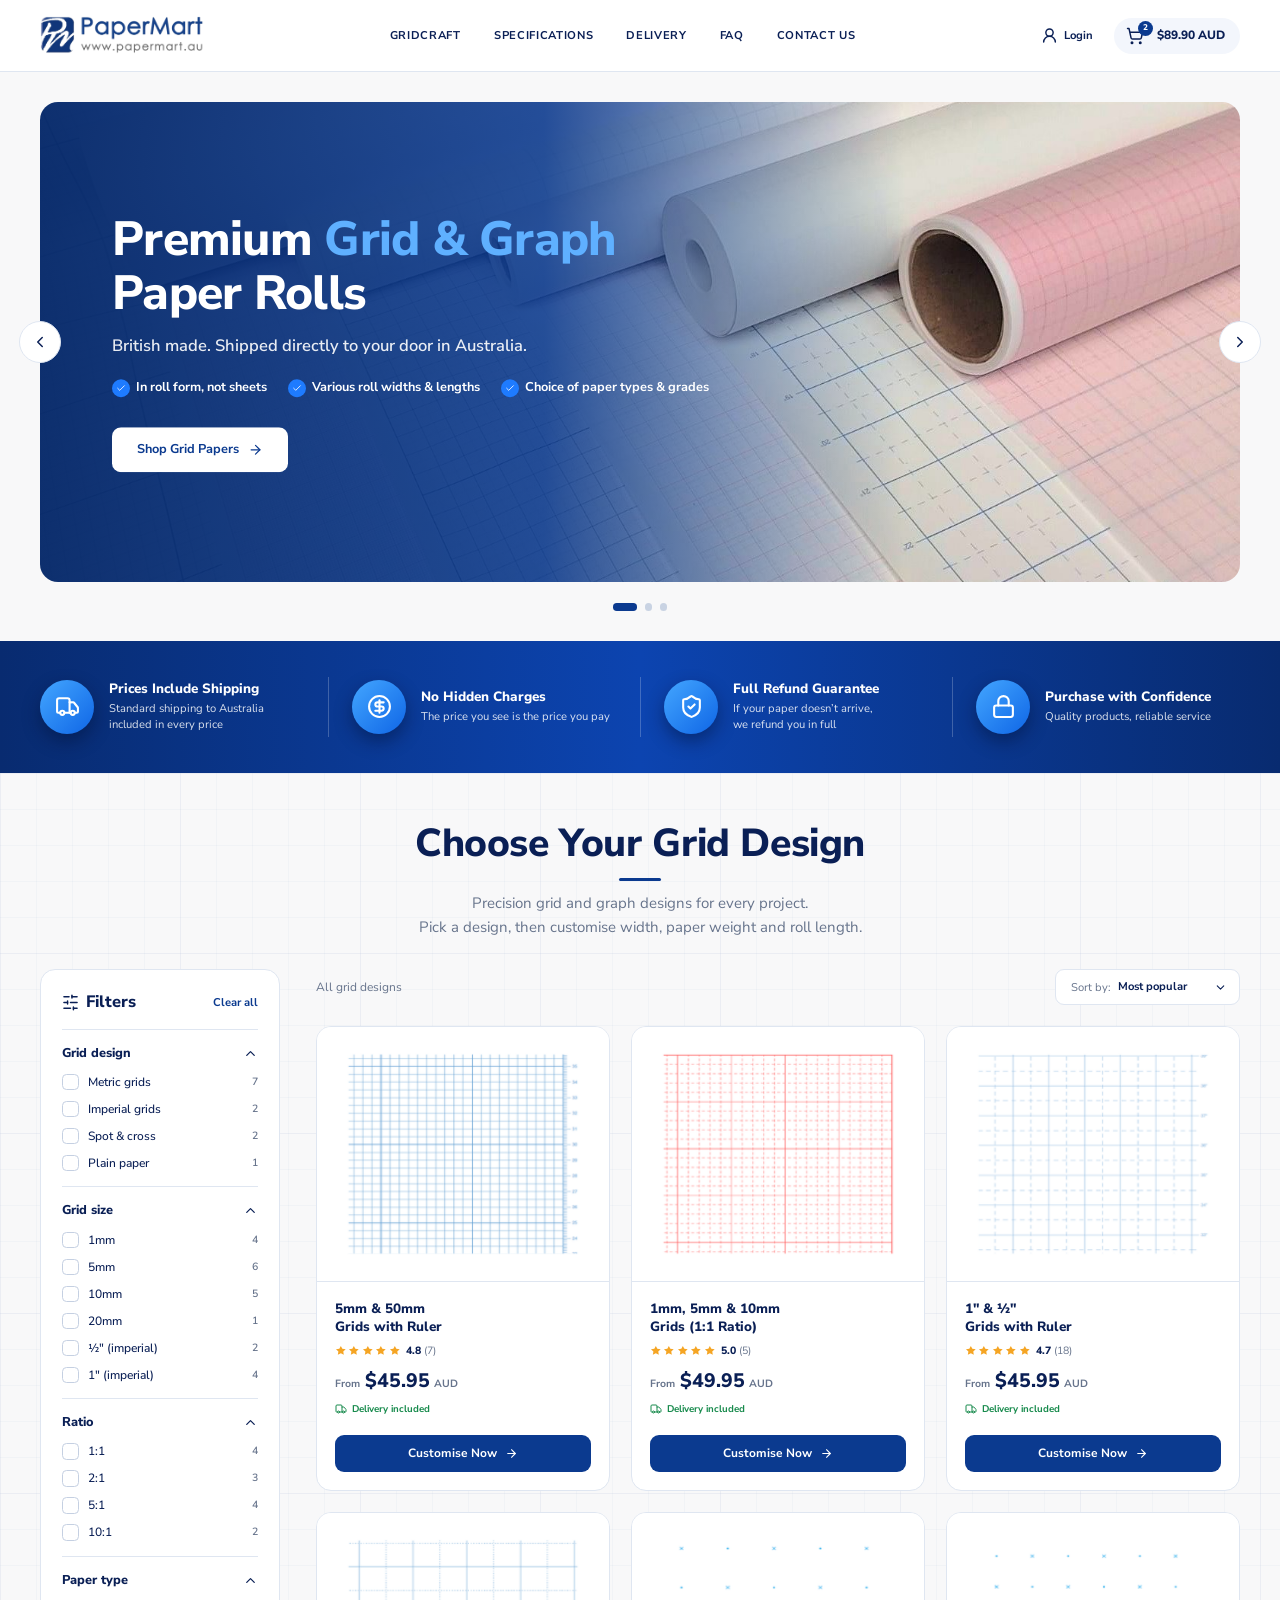
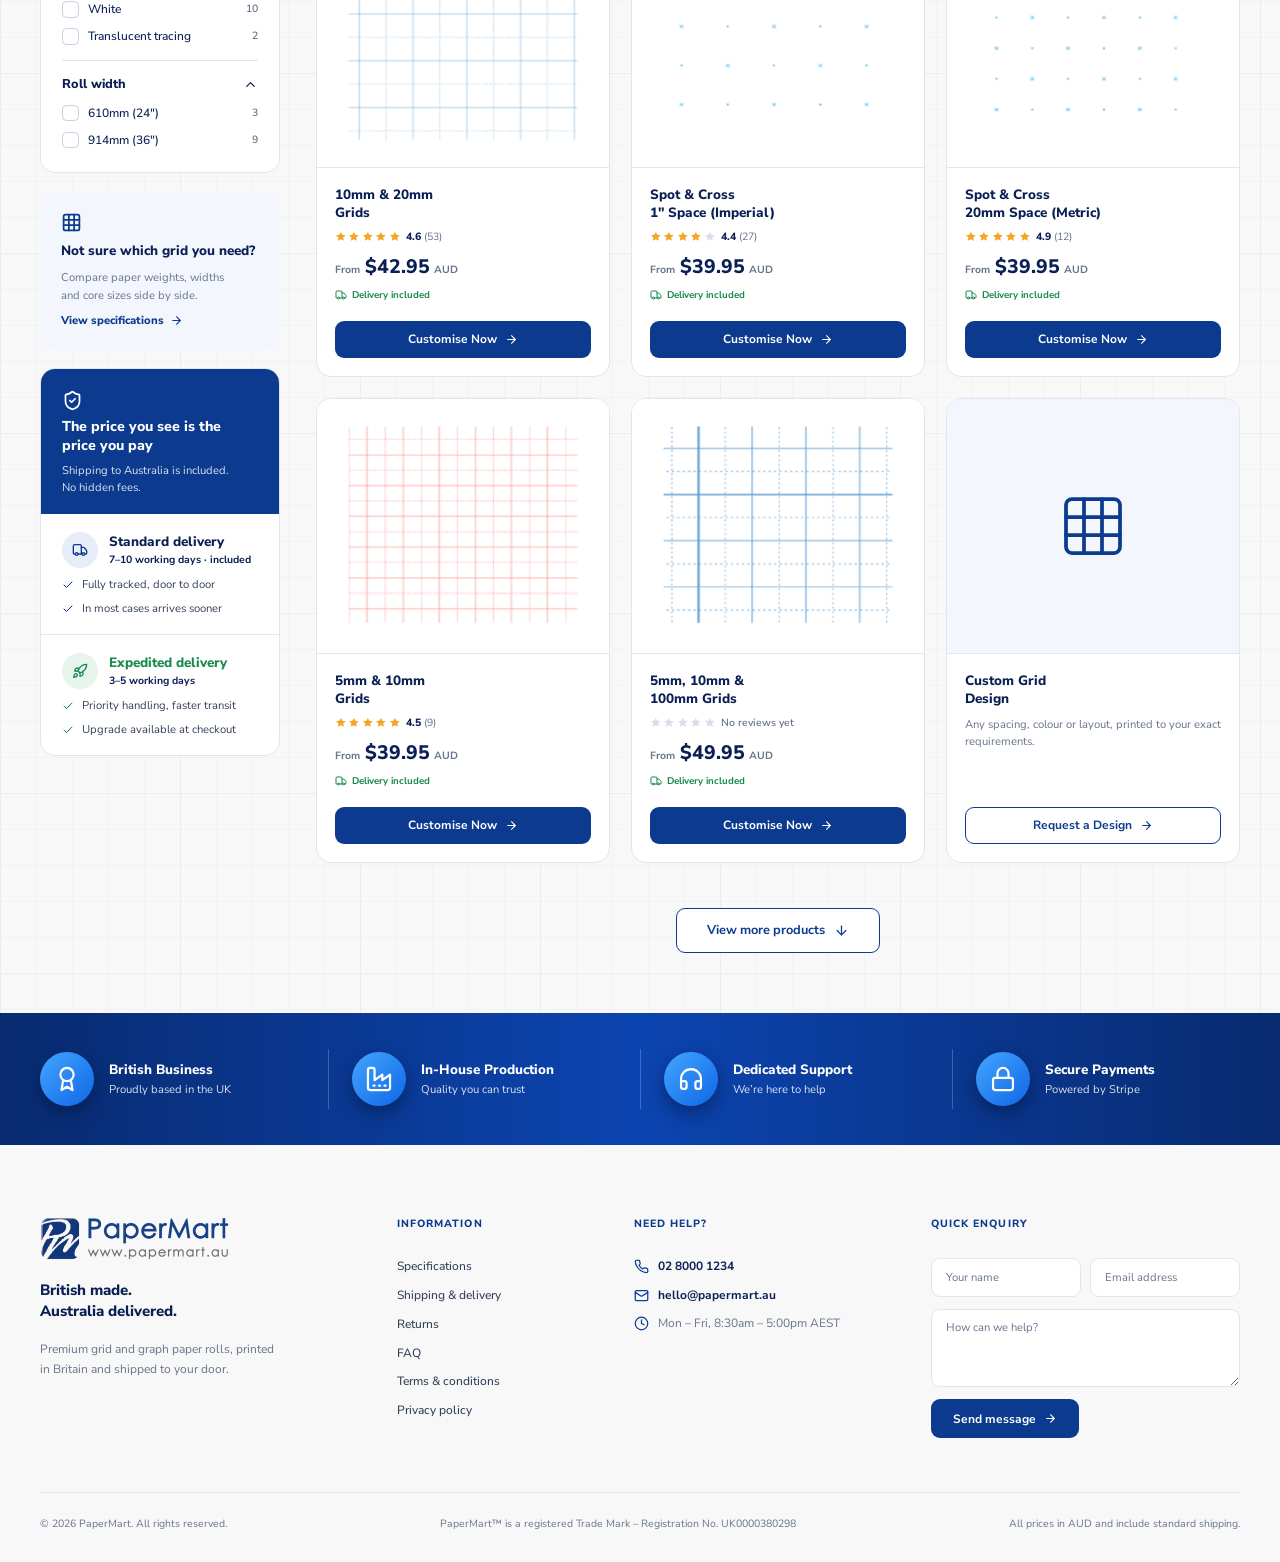
==== index.html @ ca02c008 "first commit" ====
<!DOCTYPE html>
<html lang="en">
<head>
  <meta charset="UTF-8">
  <meta name="viewport" content="width=device-width, initial-scale=1">
  <title>PaperMart | Premium Grid &amp; Graph Paper Rolls, Delivered to Australia</title>
  <meta name="description" content="British made grid and graph paper rolls, shipped directly to your door in Australia. Delivery included in every price.">

  <link rel="preload" href="assets/fonts/nunito-sans-800.woff2" as="font" type="font/woff2" crossorigin>
  <link rel="preload" href="assets/fonts/nunito-sans-400.woff2" as="font" type="font/woff2" crossorigin>
  <link rel="preload" href="assets/images/hero-grid-papers.jpg" as="image">

  <link rel="stylesheet" href="css/normalize.css">
  <link rel="stylesheet" href="css/vendor/swiper-bundle.min.css">
  <link rel="stylesheet" href="css/style.css">
  <link rel="stylesheet" href="css/media.css">
</head>
<body>

  <!-- ============ HEADER ============ -->
  <header class="header">
    <div class="header__inner container">
      <a class="header__logo" href="index.html" aria-label="PaperMart home">
        <img src="assets/images/logo-papermart.png" alt="PaperMart, www.papermart.au" width="219" height="52">
      </a>

      <nav class="nav" aria-label="Main navigation">
        <ul class="nav__list">
          <li><a class="nav__link" href="gridcraft.html">GridCraft</a></li>
          <li><a class="nav__link" href="specifications.html">Specifications</a></li>
          <li><a class="nav__link" href="delivery.html">Delivery</a></li>
          <li><a class="nav__link" href="faq.html">FAQ</a></li>
          <li><a class="nav__link" href="contact.html">Contact us</a></li>
        </ul>
      </nav>

      <div class="header__actions">
        <a class="header__login" href="account.html">
          <span class="icon icon--user" aria-hidden="true"></span>
          Login
        </a>
        <a class="cart" href="cart.html" data-cart aria-label="Shopping cart">
          <span class="cart__icon">
            <span class="icon icon--cart" aria-hidden="true"></span>
            <span class="cart__badge" data-cart-count>2</span>
          </span>
          <span class="cart__total" data-cart-total>$89.90 AUD</span>
        </a>
      </div>
    </div>
  </header>

  <main>

    <!-- ============ HERO SLIDER ============ -->
    <section class="hero" aria-label="Featured">
      <div class="hero__inner container">
        <div class="hero__slider swiper" data-hero-slider>
          <div class="swiper-wrapper">

            <div class="swiper-slide hero-slide hero-slide--intro">
              <img class="hero-slide__image" src="assets/images/hero-grid-papers.jpg" alt="A variety of grid and graph paper rolls in white and translucent paper" width="1577" height="1200">
              <div class="hero-slide__content">
                <h1 class="hero-slide__title">Premium <span class="hero-slide__accent">Grid &amp; Graph</span><br>Paper Rolls</h1>
                <p class="hero-slide__text">British made. Shipped directly to&nbsp;your door in&nbsp;Australia.</p>
                <ul class="hero-slide__points">
                  <li class="hero-slide__point"><span class="hero-slide__check"><span class="icon icon--check" aria-hidden="true"></span></span>In roll form, not sheets</li>
                  <li class="hero-slide__point"><span class="hero-slide__check"><span class="icon icon--check" aria-hidden="true"></span></span>Various roll widths &amp; lengths</li>
                  <li class="hero-slide__point"><span class="hero-slide__check"><span class="icon icon--check" aria-hidden="true"></span></span>Choice of paper types &amp; grades</li>
                </ul>
                <a class="btn btn--white hero-slide__btn" href="#catalog">
                  Shop Grid Papers
                  <span class="icon icon--arrow-right" aria-hidden="true"></span>
                </a>
              </div>
            </div>

            <div class="swiper-slide hero-slide">
              <a class="hero-slide__link" href="delivery.html">
                <img class="hero-slide__image" src="assets/images/hero-shipping-australia.jpg" alt="UK to Australia shipping. Transparent pricing, delivery included in every price" width="1983" height="793">
              </a>
            </div>

            <div class="swiper-slide hero-slide">
              <a class="hero-slide__link" href="gridcraft.html">
                <img class="hero-slide__image" src="assets/images/hero-gridcraft.jpg" alt="PaperMart GridCraft, a self-adhesive grid mat printed to your table size" width="1983" height="793">
              </a>
            </div>

          </div>
        </div>

        <button class="slider-arrow slider-arrow--prev" type="button" aria-label="Previous slide" data-hero-prev>
          <span class="icon icon--chevron-left" aria-hidden="true"></span>
        </button>
        <button class="slider-arrow slider-arrow--next" type="button" aria-label="Next slide" data-hero-next>
          <span class="icon icon--chevron-right" aria-hidden="true"></span>
        </button>

        <div class="hero__pagination" data-hero-pagination></div>
      </div>
    </section>

    <!-- ============ TRUST BAR (TOP) ============ -->
    <section class="trust" aria-label="Why shop with PaperMart">
      <ul class="trust__list container">
        <li class="trust-item">
          <span class="trust-item__icon"><span class="icon icon--truck" aria-hidden="true"></span></span>
          <div class="trust-item__text">
            <h3 class="trust-item__title">Prices Include Shipping</h3>
            <p class="trust-item__desc">Standard shipping to&nbsp;Australia<br>included in&nbsp;every price</p>
          </div>
        </li>
        <li class="trust-item">
          <span class="trust-item__icon"><span class="icon icon--dollar" aria-hidden="true"></span></span>
          <div class="trust-item__text">
            <h3 class="trust-item__title">No Hidden Charges</h3>
            <p class="trust-item__desc">The price you see is&nbsp;the price you&nbsp;pay</p>
          </div>
        </li>
        <li class="trust-item">
          <span class="trust-item__icon"><span class="icon icon--shield-check" aria-hidden="true"></span></span>
          <div class="trust-item__text">
            <h3 class="trust-item__title">Full Refund Guarantee</h3>
            <p class="trust-item__desc">If your paper doesn’t arrive,<br>we&nbsp;refund you in&nbsp;full</p>
          </div>
        </li>
        <li class="trust-item">
          <span class="trust-item__icon"><span class="icon icon--lock" aria-hidden="true"></span></span>
          <div class="trust-item__text">
            <h3 class="trust-item__title">Purchase with Confidence</h3>
            <p class="trust-item__desc">Quality products, reliable service</p>
          </div>
        </li>
      </ul>
    </section>

    <!-- ============ CATALOG ============ -->
    <section class="catalog" id="catalog" aria-labelledby="catalog-title">
      <div class="container">

        <header class="section-title">
          <h2 class="section-title__heading" id="catalog-title">Choose Your Grid Design</h2>
          <p class="section-title__text">Precision grid and&nbsp;graph designs for&nbsp;every project.<br>Pick a&nbsp;design, then customise width, paper weight and&nbsp;roll length.</p>
        </header>

        <div class="catalog__body">

          <!-- Sidebar -->
          <aside class="catalog__sidebar">
            <form class="filters" data-filters aria-label="Product filters">
              <div class="filters__header">
                <h3 class="filters__title"><span class="icon icon--sliders" aria-hidden="true"></span>Filters</h3>
                <button class="filters__clear" type="button" data-filters-clear>Clear all</button>
              </div>

              <fieldset class="filter-group">
                <legend class="filter-group__legend">
                  <button class="filter-group__toggle" type="button" aria-expanded="true">Grid design<span class="icon icon--chevron-up" aria-hidden="true"></span></button>
                </legend>
                <div class="filter-group__options">
                  <label class="checkbox"><input class="checkbox__input" type="checkbox" name="design" value="metric"><span class="checkbox__box"></span><span class="checkbox__label">Metric grids</span><span class="checkbox__count">7</span></label>
                  <label class="checkbox"><input class="checkbox__input" type="checkbox" name="design" value="imperial"><span class="checkbox__box"></span><span class="checkbox__label">Imperial grids</span><span class="checkbox__count">2</span></label>
                  <label class="checkbox"><input class="checkbox__input" type="checkbox" name="design" value="spot"><span class="checkbox__box"></span><span class="checkbox__label">Spot &amp; cross</span><span class="checkbox__count">2</span></label>
                  <label class="checkbox"><input class="checkbox__input" type="checkbox" name="design" value="plain"><span class="checkbox__box"></span><span class="checkbox__label">Plain paper</span><span class="checkbox__count">1</span></label>
                </div>
              </fieldset>

              <fieldset class="filter-group">
                <legend class="filter-group__legend">
                  <button class="filter-group__toggle" type="button" aria-expanded="true">Grid size<span class="icon icon--chevron-up" aria-hidden="true"></span></button>
                </legend>
                <div class="filter-group__options">
                  <label class="checkbox"><input class="checkbox__input" type="checkbox" name="size" value="1mm"><span class="checkbox__box"></span><span class="checkbox__label">1mm</span><span class="checkbox__count">4</span></label>
                  <label class="checkbox"><input class="checkbox__input" type="checkbox" name="size" value="5mm"><span class="checkbox__box"></span><span class="checkbox__label">5mm</span><span class="checkbox__count">6</span></label>
                  <label class="checkbox"><input class="checkbox__input" type="checkbox" name="size" value="10mm"><span class="checkbox__box"></span><span class="checkbox__label">10mm</span><span class="checkbox__count">5</span></label>
                  <label class="checkbox"><input class="checkbox__input" type="checkbox" name="size" value="20mm"><span class="checkbox__box"></span><span class="checkbox__label">20mm</span><span class="checkbox__count">1</span></label>
                  <label class="checkbox"><input class="checkbox__input" type="checkbox" name="size" value="half-inch"><span class="checkbox__box"></span><span class="checkbox__label">½" (imperial)</span><span class="checkbox__count">2</span></label>
                  <label class="checkbox"><input class="checkbox__input" type="checkbox" name="size" value="inch"><span class="checkbox__box"></span><span class="checkbox__label">1" (imperial)</span><span class="checkbox__count">4</span></label>
                </div>
              </fieldset>

              <fieldset class="filter-group">
                <legend class="filter-group__legend">
                  <button class="filter-group__toggle" type="button" aria-expanded="true">Ratio<span class="icon icon--chevron-up" aria-hidden="true"></span></button>
                </legend>
                <div class="filter-group__options">
                  <label class="checkbox"><input class="checkbox__input" type="checkbox" name="ratio" value="1:1"><span class="checkbox__box"></span><span class="checkbox__label">1:1</span><span class="checkbox__count">4</span></label>
                  <label class="checkbox"><input class="checkbox__input" type="checkbox" name="ratio" value="2:1"><span class="checkbox__box"></span><span class="checkbox__label">2:1</span><span class="checkbox__count">3</span></label>
                  <label class="checkbox"><input class="checkbox__input" type="checkbox" name="ratio" value="5:1"><span class="checkbox__box"></span><span class="checkbox__label">5:1</span><span class="checkbox__count">4</span></label>
                  <label class="checkbox"><input class="checkbox__input" type="checkbox" name="ratio" value="10:1"><span class="checkbox__box"></span><span class="checkbox__label">10:1</span><span class="checkbox__count">2</span></label>
                </div>
              </fieldset>

              <fieldset class="filter-group">
                <legend class="filter-group__legend">
                  <button class="filter-group__toggle" type="button" aria-expanded="true">Paper type<span class="icon icon--chevron-up" aria-hidden="true"></span></button>
                </legend>
                <div class="filter-group__options">
                  <label class="checkbox"><input class="checkbox__input" type="checkbox" name="type" value="white"><span class="checkbox__box"></span><span class="checkbox__label">White</span><span class="checkbox__count">10</span></label>
                  <label class="checkbox"><input class="checkbox__input" type="checkbox" name="type" value="translucent"><span class="checkbox__box"></span><span class="checkbox__label">Translucent tracing</span><span class="checkbox__count">2</span></label>
                </div>
              </fieldset>

              <fieldset class="filter-group">
                <legend class="filter-group__legend">
                  <button class="filter-group__toggle" type="button" aria-expanded="true">Roll width<span class="icon icon--chevron-up" aria-hidden="true"></span></button>
                </legend>
                <div class="filter-group__options">
                  <label class="checkbox"><input class="checkbox__input" type="checkbox" name="width" value="610"><span class="checkbox__box"></span><span class="checkbox__label">610mm (24")</span><span class="checkbox__count">3</span></label>
                  <label class="checkbox"><input class="checkbox__input" type="checkbox" name="width" value="914"><span class="checkbox__box"></span><span class="checkbox__label">914mm (36")</span><span class="checkbox__count">9</span></label>
                </div>
              </fieldset>
            </form>

            <div class="sidebar-card sidebar-card--help">
              <span class="icon icon--grid sidebar-card__icon" aria-hidden="true"></span>
              <h3 class="sidebar-card__title">Not sure which grid you&nbsp;need?</h3>
              <p class="sidebar-card__text">Compare paper weights, widths and&nbsp;core sizes side by&nbsp;side.</p>
              <a class="link-arrow" href="specifications.html">View specifications<span class="icon icon--arrow-right" aria-hidden="true"></span></a>
            </div>

            <div class="sidebar-card sidebar-card--delivery">
              <div class="delivery-card__head">
                <span class="icon icon--shield-check delivery-card__head-icon" aria-hidden="true"></span>
                <h3 class="delivery-card__title">The price you see is&nbsp;the price you&nbsp;pay</h3>
                <p class="delivery-card__text">Shipping to&nbsp;Australia is&nbsp;included. No&nbsp;hidden fees.</p>
              </div>
              <div class="delivery-option">
                <div class="delivery-option__head">
                  <span class="delivery-option__icon"><span class="icon icon--truck" aria-hidden="true"></span></span>
                  <div>
                    <h4 class="delivery-option__title">Standard delivery</h4>
                    <p class="delivery-option__time">7–10 working days · included</p>
                  </div>
                </div>
                <ul class="check-list">
                  <li>Fully tracked, door to door</li>
                  <li>In most cases arrives sooner</li>
                </ul>
              </div>
              <div class="delivery-option delivery-option--express">
                <div class="delivery-option__head">
                  <span class="delivery-option__icon"><span class="icon icon--rocket" aria-hidden="true"></span></span>
                  <div>
                    <h4 class="delivery-option__title">Expedited delivery</h4>
                    <p class="delivery-option__time">3–5 working days</p>
                  </div>
                </div>
                <ul class="check-list">
                  <li>Priority handling, faster transit</li>
                  <li>Upgrade available at checkout</li>
                </ul>
              </div>
            </div>
          </aside>

          <!-- Products -->
          <div class="catalog__products">
            <div class="catalog__toolbar">
              <p class="catalog__status" data-catalog-status aria-live="polite">All grid designs</p>
              <label class="sort">
                <span class="sort__label">Sort by:</span>
                <select class="sort__select" data-sort>
                  <option value="popular">Most popular</option>
                  <option value="price-asc">Price low to high</option>
                  <option value="price-desc">Price high to low</option>
                </select>
                <span class="icon icon--chevron-down sort__chevron" aria-hidden="true"></span>
              </label>
            </div>

            <ul class="product-grid" data-product-grid>

              <li class="product-card" data-product data-popularity="1" data-price="45.95" data-design="metric" data-size="5mm" data-ratio="10:1" data-type="white" data-width="610 914">
                <div class="product-card__media"><img src="assets/images/grid-5mm-50mm-ruler.png" alt="5mm and 50mm blue grid with printed ruler" width="1176" height="1020" loading="lazy"></div>
                <div class="product-card__body">
                  <h3 class="product-card__title">5mm &amp; 50mm<br>Grids with Ruler</h3>
                  <div class="rating" aria-label="Rated 4.8 out of 5, 7 reviews"><span class="rating__stars" style="--rating: 5"></span><span class="rating__value">4.8</span><span class="rating__count">(7)</span></div>
                  <p class="price"><span class="price__from">From</span><span class="price__value">$45.95</span><span class="price__currency">AUD</span></p>
                  <p class="product-card__delivery"><span class="icon icon--truck" aria-hidden="true"></span>Delivery included</p>
                  <a class="btn btn--primary product-card__btn" href="product.html">Customise Now<span class="icon icon--arrow-right" aria-hidden="true"></span></a>
                </div>
              </li>

              <li class="product-card" data-product data-popularity="2" data-price="49.95" data-design="metric" data-size="1mm 5mm 10mm" data-ratio="1:1" data-type="white" data-width="610 914">
                <div class="product-card__media"><img src="assets/images/grid-1mm-5mm-10mm.png" alt="1mm, 5mm and 10mm red precision grid" width="1176" height="1020" loading="lazy"></div>
                <div class="product-card__body">
                  <h3 class="product-card__title">1mm, 5mm &amp; 10mm<br>Grids (1:1 Ratio)</h3>
                  <div class="rating" aria-label="Rated 5.0 out of 5, 5 reviews"><span class="rating__stars" style="--rating: 5"></span><span class="rating__value">5.0</span><span class="rating__count">(5)</span></div>
                  <p class="price"><span class="price__from">From</span><span class="price__value">$49.95</span><span class="price__currency">AUD</span></p>
                  <p class="product-card__delivery"><span class="icon icon--truck" aria-hidden="true"></span>Delivery included</p>
                  <a class="btn btn--primary product-card__btn" href="product.html">Customise Now<span class="icon icon--arrow-right" aria-hidden="true"></span></a>
                </div>
              </li>

              <li class="product-card" data-product data-popularity="3" data-price="45.95" data-design="imperial" data-size="half-inch inch" data-ratio="2:1" data-type="white" data-width="610 914">
                <div class="product-card__media"><img src="assets/images/grid-inch-half-inch-ruler.png" alt="1 inch and half inch imperial grid with printed ruler" width="1176" height="1020" loading="lazy"></div>
                <div class="product-card__body">
                  <h3 class="product-card__title">1" &amp; ½"<br>Grids with Ruler</h3>
                  <div class="rating" aria-label="Rated 4.7 out of 5, 18 reviews"><span class="rating__stars" style="--rating: 5"></span><span class="rating__value">4.7</span><span class="rating__count">(18)</span></div>
                  <p class="price"><span class="price__from">From</span><span class="price__value">$45.95</span><span class="price__currency">AUD</span></p>
                  <p class="product-card__delivery"><span class="icon icon--truck" aria-hidden="true"></span>Delivery included</p>
                  <a class="btn btn--primary product-card__btn" href="product.html">Customise Now<span class="icon icon--arrow-right" aria-hidden="true"></span></a>
                </div>
              </li>

              <li class="product-card" data-product data-popularity="4" data-price="42.95" data-design="metric" data-size="10mm 20mm" data-ratio="2:1" data-type="white" data-width="914">
                <div class="product-card__media"><img src="assets/images/grid-10mm-20mm.png" alt="10mm and 20mm blue grid" width="1176" height="1020" loading="lazy"></div>
                <div class="product-card__body">
                  <h3 class="product-card__title">10mm &amp; 20mm<br>Grids</h3>
                  <div class="rating" aria-label="Rated 4.6 out of 5, 53 reviews"><span class="rating__stars" style="--rating: 5"></span><span class="rating__value">4.6</span><span class="rating__count">(53)</span></div>
                  <p class="price"><span class="price__from">From</span><span class="price__value">$42.95</span><span class="price__currency">AUD</span></p>
                  <p class="product-card__delivery"><span class="icon icon--truck" aria-hidden="true"></span>Delivery included</p>
                  <a class="btn btn--primary product-card__btn" href="product.html">Customise Now<span class="icon icon--arrow-right" aria-hidden="true"></span></a>
                </div>
              </li>

              <li class="product-card" data-product data-popularity="5" data-price="39.95" data-design="spot" data-size="inch" data-ratio="1:1" data-type="white" data-width="914">
                <div class="product-card__media"><img src="assets/images/spot-cross-1in.png" alt="Spot and cross pattern paper with 1 inch spacing" width="1176" height="1020" loading="lazy"></div>
                <div class="product-card__body">
                  <h3 class="product-card__title">Spot &amp; Cross<br>1" Space (Imperial)</h3>
                  <div class="rating" aria-label="Rated 4.4 out of 5, 27 reviews"><span class="rating__stars" style="--rating: 4"></span><span class="rating__value">4.4</span><span class="rating__count">(27)</span></div>
                  <p class="price"><span class="price__from">From</span><span class="price__value">$39.95</span><span class="price__currency">AUD</span></p>
                  <p class="product-card__delivery"><span class="icon icon--truck" aria-hidden="true"></span>Delivery included</p>
                  <a class="btn btn--primary product-card__btn" href="product.html">Customise Now<span class="icon icon--arrow-right" aria-hidden="true"></span></a>
                </div>
              </li>

              <li class="product-card" data-product data-popularity="6" data-price="39.95" data-design="spot" data-size="20mm" data-ratio="1:1" data-type="white" data-width="914">
                <div class="product-card__media"><img src="assets/images/spot-cross-20mm.png" alt="Spot and cross pattern paper with 20mm spacing" width="1176" height="1020" loading="lazy"></div>
                <div class="product-card__body">
                  <h3 class="product-card__title">Spot &amp; Cross<br>20mm Space (Metric)</h3>
                  <div class="rating" aria-label="Rated 4.9 out of 5, 12 reviews"><span class="rating__stars" style="--rating: 5"></span><span class="rating__value">4.9</span><span class="rating__count">(12)</span></div>
                  <p class="price"><span class="price__from">From</span><span class="price__value">$39.95</span><span class="price__currency">AUD</span></p>
                  <p class="product-card__delivery"><span class="icon icon--truck" aria-hidden="true"></span>Delivery included</p>
                  <a class="btn btn--primary product-card__btn" href="product.html">Customise Now<span class="icon icon--arrow-right" aria-hidden="true"></span></a>
                </div>
              </li>

              <li class="product-card" data-product data-popularity="7" data-price="39.95" data-design="metric" data-size="5mm 10mm" data-ratio="2:1" data-type="white" data-width="610 914">
                <div class="product-card__media"><img src="assets/images/grid-5mm-10mm-red.png" alt="5mm and 10mm red grid" width="1176" height="1020" loading="lazy"></div>
                <div class="product-card__body">
                  <h3 class="product-card__title">5mm &amp; 10mm<br>Grids</h3>
                  <div class="rating" aria-label="Rated 4.5 out of 5, 9 reviews"><span class="rating__stars" style="--rating: 5"></span><span class="rating__value">4.5</span><span class="rating__count">(9)</span></div>
                  <p class="price"><span class="price__from">From</span><span class="price__value">$39.95</span><span class="price__currency">AUD</span></p>
                  <p class="product-card__delivery"><span class="icon icon--truck" aria-hidden="true"></span>Delivery included</p>
                  <a class="btn btn--primary product-card__btn" href="product.html">Customise Now<span class="icon icon--arrow-right" aria-hidden="true"></span></a>
                </div>
              </li>

              <li class="product-card" data-product data-popularity="8" data-price="49.95" data-design="metric" data-size="5mm 10mm" data-ratio="10:1" data-type="white" data-width="914">
                <div class="product-card__media"><img src="assets/images/grid-5mm-10mm-100mm.png" alt="5mm, 10mm and 100mm blue grid" width="1176" height="1020" loading="lazy"></div>
                <div class="product-card__body">
                  <h3 class="product-card__title">5mm, 10mm &amp;<br>100mm Grids</h3>
                  <div class="rating rating--empty" aria-label="No reviews yet"><span class="rating__stars" style="--rating: 0"></span><span class="rating__value rating__value--muted">No reviews yet</span></div>
                  <p class="price"><span class="price__from">From</span><span class="price__value">$49.95</span><span class="price__currency">AUD</span></p>
                  <p class="product-card__delivery"><span class="icon icon--truck" aria-hidden="true"></span>Delivery included</p>
                  <a class="btn btn--primary product-card__btn" href="product.html">Customise Now<span class="icon icon--arrow-right" aria-hidden="true"></span></a>
                </div>
              </li>

              <!-- Demo products revealed by "View more products" (replace with real catalogue data) -->
              <li class="product-card" data-product data-popularity="9" data-price="73.95" data-design="metric" data-size="1mm 5mm 10mm" data-ratio="5:1" data-type="translucent" data-width="610 914">
                <div class="product-card__media"><img src="assets/images/grid-1mm-5mm-10mm.png" alt="1mm, 5mm and 10mm grid on translucent tracing paper" width="1176" height="1020" loading="lazy"></div>
                <div class="product-card__body">
                  <h3 class="product-card__title">1mm, 5mm &amp; 10mm<br>Tracing Paper</h3>
                  <div class="rating rating--empty" aria-label="No reviews yet"><span class="rating__stars" style="--rating: 0"></span><span class="rating__value rating__value--muted">No reviews yet</span></div>
                  <p class="price"><span class="price__from">From</span><span class="price__value">$73.95</span><span class="price__currency">AUD</span></p>
                  <p class="product-card__delivery"><span class="icon icon--truck" aria-hidden="true"></span>Delivery included</p>
                  <a class="btn btn--primary product-card__btn" href="product.html">Customise Now<span class="icon icon--arrow-right" aria-hidden="true"></span></a>
                </div>
              </li>

              <li class="product-card" data-product data-popularity="10" data-price="48.95" data-design="imperial" data-size="half-inch inch" data-ratio="2:1" data-type="white" data-width="610">
                <div class="product-card__media"><img src="assets/images/grid-inch-half-inch-ruler.png" alt="1 inch and half inch imperial grid, 20 metre roll" width="1176" height="1020" loading="lazy"></div>
                <div class="product-card__body">
                  <h3 class="product-card__title">1" &amp; ½" Grids<br>20m Value Roll</h3>
                  <div class="rating rating--empty" aria-label="No reviews yet"><span class="rating__stars" style="--rating: 0"></span><span class="rating__value rating__value--muted">No reviews yet</span></div>
                  <p class="price"><span class="price__from">From</span><span class="price__value">$48.95</span><span class="price__currency">AUD</span></p>
                  <p class="product-card__delivery"><span class="icon icon--truck" aria-hidden="true"></span>Delivery included</p>
                  <a class="btn btn--primary product-card__btn" href="product.html">Customise Now<span class="icon icon--arrow-right" aria-hidden="true"></span></a>
                </div>
              </li>

              <li class="product-card" data-product data-popularity="11" data-price="32.95" data-design="plain" data-size="" data-ratio="" data-type="white" data-width="914">
                <div class="product-card__media"><img src="assets/images/plain-pattern-paper.png" alt="Plain white pattern drafting paper" width="1176" height="1020" loading="lazy"></div>
                <div class="product-card__body">
                  <h3 class="product-card__title">Plain Pattern<br>Drafting Paper</h3>
                  <div class="rating" aria-label="Rated 4.4 out of 5, 139 reviews"><span class="rating__stars" style="--rating: 4"></span><span class="rating__value">4.4</span><span class="rating__count">(139)</span></div>
                  <p class="price"><span class="price__from">From</span><span class="price__value">$32.95</span><span class="price__currency">AUD</span></p>
                  <p class="product-card__delivery"><span class="icon icon--truck" aria-hidden="true"></span>Delivery included</p>
                  <a class="btn btn--primary product-card__btn" href="product.html">Customise Now<span class="icon icon--arrow-right" aria-hidden="true"></span></a>
                </div>
              </li>

              <!-- Custom grid card: always shown last, not affected by filters/sorting -->
              <li class="product-card product-card--custom" data-custom-card>
                <div class="product-card__media product-card__media--custom">
                  <span class="icon icon--grid product-card__custom-icon" aria-hidden="true"></span>
                </div>
                <div class="product-card__body">
                  <h3 class="product-card__title">Custom Grid<br>Design</h3>
                  <p class="product-card__text">Any spacing, colour or&nbsp;layout, printed to&nbsp;your exact requirements.</p>
                  <a class="btn btn--outline product-card__btn" href="contact.html">Request a Design<span class="icon icon--arrow-right" aria-hidden="true"></span></a>
                </div>
              </li>
            </ul>

            <p class="catalog__empty" data-catalog-empty hidden>No grid designs match these filters. Try clearing a&nbsp;filter.</p>

            <div class="catalog__more">
              <button class="btn btn--outline btn--lg" type="button" data-view-more>
                View more products
                <span class="icon icon--arrow-down" aria-hidden="true"></span>
              </button>
            </div>
          </div>

        </div>
      </div>
    </section>

    <!-- ============ TRUST BAR (BOTTOM) ============ -->
    <section class="trust" aria-label="About PaperMart">
      <ul class="trust__list container">
        <li class="trust-item">
          <span class="trust-item__icon"><span class="icon icon--award" aria-hidden="true"></span></span>
          <div class="trust-item__text">
            <h3 class="trust-item__title">British Business</h3>
            <p class="trust-item__desc">Proudly based in&nbsp;the UK</p>
          </div>
        </li>
        <li class="trust-item">
          <span class="trust-item__icon"><span class="icon icon--factory" aria-hidden="true"></span></span>
          <div class="trust-item__text">
            <h3 class="trust-item__title">In-House Production</h3>
            <p class="trust-item__desc">Quality you can trust</p>
          </div>
        </li>
        <li class="trust-item">
          <span class="trust-item__icon"><span class="icon icon--headphones" aria-hidden="true"></span></span>
          <div class="trust-item__text">
            <h3 class="trust-item__title">Dedicated Support</h3>
            <p class="trust-item__desc">We’re here to&nbsp;help</p>
          </div>
        </li>
        <li class="trust-item">
          <span class="trust-item__icon"><span class="icon icon--lock" aria-hidden="true"></span></span>
          <div class="trust-item__text">
            <h3 class="trust-item__title">Secure Payments</h3>
            <p class="trust-item__desc">Powered by Stripe</p>
          </div>
        </li>
      </ul>
    </section>

  </main>

  <!-- ============ FOOTER ============ -->
  <footer class="footer">
    <div class="container">
      <div class="footer__top">
        <div class="footer__brand">
          <a href="index.html" aria-label="PaperMart home">
            <img class="footer__logo" src="assets/images/logo-papermart.png" alt="PaperMart, www.papermart.au" width="253" height="60" loading="lazy">
          </a>
          <p class="footer__tagline">British made.<br>Australia delivered.</p>
          <p class="footer__about">Premium grid and&nbsp;graph paper rolls, printed in&nbsp;Britain and&nbsp;shipped to&nbsp;your door.</p>
        </div>

        <nav class="footer__col" aria-labelledby="footer-info">
          <h3 class="footer__heading" id="footer-info">Information</h3>
          <ul class="footer__links">
            <li><a href="specifications.html">Specifications</a></li>
            <li><a href="delivery.html">Shipping &amp; delivery</a></li>
            <li><a href="returns.html">Returns</a></li>
            <li><a href="faq.html">FAQ</a></li>
            <li><a href="terms.html">Terms &amp; conditions</a></li>
            <li><a href="privacy.html">Privacy policy</a></li>
          </ul>
        </nav>

        <div class="footer__col footer__col--help">
          <h3 class="footer__heading">Need help?</h3>
          <ul class="footer__contacts">
            <li><span class="icon icon--phone" aria-hidden="true"></span><a href="tel:+61280001234">02 8000 1234</a></li>
            <li><span class="icon icon--mail" aria-hidden="true"></span><a href="mailto:hello@papermart.au">hello@papermart.au</a></li>
            <li class="footer__hours"><span class="icon icon--clock" aria-hidden="true"></span>Mon – Fri, 8:30am – 5:00pm AEST</li>
          </ul>
        </div>

        <form class="enquiry" data-enquiry-form novalidate>
          <h3 class="footer__heading">Quick enquiry</h3>
          <div class="enquiry__row">
            <div class="field">
              <label class="visually-hidden" for="enq-name">Your name</label>
              <input class="field__input" id="enq-name" name="name" type="text" placeholder="Your name" autocomplete="name" required>
              <span class="field__error" data-error-for="name"></span>
            </div>
            <div class="field">
              <label class="visually-hidden" for="enq-email">Email address</label>
              <input class="field__input" id="enq-email" name="email" type="email" placeholder="Email address" autocomplete="email" required>
              <span class="field__error" data-error-for="email"></span>
            </div>
          </div>
          <div class="field">
            <label class="visually-hidden" for="enq-message">How can we help?</label>
            <textarea class="field__input field__input--textarea" id="enq-message" name="message" placeholder="How can we help?" required></textarea>
            <span class="field__error" data-error-for="message"></span>
          </div>
          <button class="btn btn--primary btn--md" type="submit">
            Send message
            <span class="icon icon--arrow-right" aria-hidden="true"></span>
          </button>
          <p class="enquiry__success" data-enquiry-success role="status" hidden>Thank you! Your message has been sent. We’ll get back to you within 1&nbsp;business day.</p>
        </form>
      </div>

      <div class="footer__bottom">
        <p>© 2026 PaperMart. All rights reserved.</p>
        <p>PaperMart™ is a registered Trade Mark – Registration No. UK0000380298</p>
        <p>All prices in AUD and include standard shipping.</p>
      </div>
    </div>
  </footer>

  <script src="js/vendor/swiper-bundle.min.js" defer></script>
  <script src="js/main.js" defer></script>
</body>
</html>
---- css/style.css ----
/* =========================================================
   PaperMart — desktop styles (1920px Figma layout)
   ========================================================= */

/* ---------- Fonts ---------- */
@font-face { font-family: "Nunito Sans"; src: url("../assets/fonts/nunito-sans-400.woff2") format("woff2"); font-weight: 400; font-style: normal; font-display: swap; }
@font-face { font-family: "Nunito Sans"; src: url("../assets/fonts/nunito-sans-500.woff2") format("woff2"); font-weight: 500; font-style: normal; font-display: swap; }
@font-face { font-family: "Nunito Sans"; src: url("../assets/fonts/nunito-sans-600.woff2") format("woff2"); font-weight: 600; font-style: normal; font-display: swap; }
@font-face { font-family: "Nunito Sans"; src: url("../assets/fonts/nunito-sans-700.woff2") format("woff2"); font-weight: 700; font-style: normal; font-display: swap; }
@font-face { font-family: "Nunito Sans"; src: url("../assets/fonts/nunito-sans-800.woff2") format("woff2"); font-weight: 800; font-style: normal; font-display: swap; }

/* ---------- Tokens ---------- */
:root {
  --c-primary: #0b3a8f;
  --c-primary-dark: #072a6b;
  --c-navy: #0a1f55;
  --c-text: #34405a;
  --c-muted: #67748c;
  --c-tint: #f3f6fc;
  --c-tint-2: #e6edf9;
  --c-border: #dfe6f1;
  --c-checkbox: #c5d0e2;
  --c-bg: #f8f8f9;
  --c-white: #ffffff;
  --c-green: #178a4c;
  --c-green-tint: #e7f5ee;
  --c-star: #f5a524;
  --c-star-off: #d9dfea;
  --c-dot: #c9d3e3;
  --c-accent: #5fb0ff;
  --c-bright: #1e7bff;

  --font: "Nunito Sans", system-ui, sans-serif;
  --container: 1600px;
  --radius-sm: 12px;
  --radius-md: 20px;
  --radius-lg: 24px;
  --header-h: 96px;
  --ease: cubic-bezier(.22, 1, .36, 1);

  --grad-azure: linear-gradient(135deg, #43a6ff 0%, #0f66e6 100%);
  --shadow-icon: 0 10px 24px rgba(3, 15, 51, .45);
}

/* ---------- Base ---------- */
html { scroll-behavior: smooth; scroll-padding-top: var(--header-h); }
body {
  font-family: var(--font);
  font-size: 16px;
  line-height: 1.4;
  color: var(--c-text);
  background: var(--c-bg);
  -webkit-font-smoothing: antialiased;
}
img { display: block; max-width: 100%; }
a { color: inherit; text-decoration: none; }
ul { margin: 0; padding: 0; list-style: none; }
h1, h2, h3, h4, p { margin: 0; }
button { font: inherit; cursor: pointer; }
fieldset { margin: 0; padding: 0; border: 0; min-width: 0; }
legend { padding: 0; }

:focus-visible { outline: 2px solid var(--c-bright); outline-offset: 3px; border-radius: 4px; }

.container { width: 100%; max-width: var(--container); margin-inline: auto; }

.visually-hidden {
  position: absolute; width: 1px; height: 1px; margin: -1px; padding: 0;
  overflow: hidden; clip: rect(0 0 0 0); white-space: nowrap; border: 0;
}

/* ---------- Icons (SVG files used as masks, coloured via currentColor) ---------- */
.icon {
  --icon-size: 24px;
  display: inline-block;
  flex-shrink: 0;
  width: var(--icon-size);
  height: var(--icon-size);
  background-color: currentColor;
  -webkit-mask: var(--icon) center / contain no-repeat;
          mask: var(--icon) center / contain no-repeat;
}
.icon--user { --icon: url("../assets/icons/user.svg"); }
.icon--cart { --icon: url("../assets/icons/cart.svg"); }
.icon--chevron-left { --icon: url("../assets/icons/chevron-left.svg"); }
.icon--chevron-right { --icon: url("../assets/icons/chevron-right.svg"); }
.icon--chevron-up { --icon: url("../assets/icons/chevron-up.svg"); }
.icon--chevron-down { --icon: url("../assets/icons/chevron-down.svg"); }
.icon--arrow-right { --icon: url("../assets/icons/arrow-right.svg"); }
.icon--arrow-down { --icon: url("../assets/icons/arrow-down.svg"); }
.icon--check { --icon: url("../assets/icons/check.svg"); }
.icon--truck { --icon: url("../assets/icons/truck.svg"); }
.icon--dollar { --icon: url("../assets/icons/dollar.svg"); }
.icon--shield-check { --icon: url("../assets/icons/shield-check.svg"); }
.icon--lock { --icon: url("../assets/icons/lock.svg"); }
.icon--award { --icon: url("../assets/icons/award.svg"); }
.icon--factory { --icon: url("../assets/icons/factory.svg"); }
.icon--headphones { --icon: url("../assets/icons/headphones.svg"); }
.icon--sliders { --icon: url("../assets/icons/sliders.svg"); }
.icon--grid { --icon: url("../assets/icons/grid.svg"); }
.icon--phone { --icon: url("../assets/icons/phone.svg"); }
.icon--mail { --icon: url("../assets/icons/mail.svg"); }
.icon--clock { --icon: url("../assets/icons/clock.svg"); }
.icon--rocket { --icon: url("../assets/icons/rocket.svg"); }

/* ---------- Buttons ---------- */
.btn {
  display: inline-flex;
  align-items: center;
  justify-content: center;
  gap: 10px;
  height: 50px;
  padding: 0 24px;
  border: 1.5px solid transparent;
  border-radius: var(--radius-sm);
  font-size: 16px;
  font-weight: 700;
  line-height: 1;
  white-space: nowrap;
  transition: background-color .3s var(--ease), color .3s var(--ease), border-color .3s var(--ease);
}
.btn .icon { --icon-size: 18px; transition: transform .4s var(--ease); }
.btn:hover .icon--arrow-right { transform: translateX(3px); }
.btn:hover .icon--arrow-down { transform: translateY(3px); }
.btn:active { transform: translateY(1px); }

.btn--primary { background: var(--c-primary); color: var(--c-white); }
.btn--primary:hover { background: var(--c-primary-dark); }

.btn--outline { background: var(--c-white); color: var(--c-primary); border-color: var(--c-primary); }
.btn--outline:hover { background: var(--c-tint); }

.btn--white { background: var(--c-white); color: var(--c-primary); }
.btn--white:hover { background: var(--c-tint); }

.btn--md { height: 52px; padding: 0 28px; }
.btn--lg { height: 60px; padding: 0 40px; gap: 12px; font-size: 17px; }
.btn--lg .icon { --icon-size: 20px; }

.link-arrow {
  display: inline-flex;
  align-items: center;
  gap: 8px;
  font-size: 15px;
  font-weight: 800;
  color: var(--c-primary);
}
.link-arrow .icon { --icon-size: 18px; transition: transform .4s var(--ease); }
.link-arrow:hover .icon { transform: translateX(3px); }

/* =========================================================
   HEADER
   ========================================================= */
.header {
  position: sticky;
  top: 0;
  z-index: 100;
  background: var(--c-white);
  border-bottom: 1px solid var(--c-border);
}
.header__inner {
  display: flex;
  align-items: center;
  justify-content: space-between;
  height: calc(var(--header-h) - 1px);
}
.header__logo img { width: 219px; height: 52px; object-fit: contain; object-position: left center; }

.nav__list { display: flex; align-items: center; gap: 44px; }
.nav__link {
  position: relative;
  display: block;
  padding-bottom: 11px;
  margin-bottom: -11px;
  font-size: 15px;
  font-weight: 700;
  line-height: 20px;
  letter-spacing: .06em;
  text-transform: uppercase;
  color: var(--c-navy);
  transition: color .3s var(--ease);
}
.nav__link::after {
  content: "";
  position: absolute;
  left: 50%;
  bottom: 0;
  width: 24px;
  height: 3px;
  border-radius: 2px;
  background: var(--c-primary);
  transform: translateX(-50%) scaleX(0);
  transition: transform .4s var(--ease);
}
.nav__link:hover, .nav__link[aria-current="page"] { color: var(--c-primary); }
.nav__link:hover::after, .nav__link[aria-current="page"]::after { transform: translateX(-50%) scaleX(1); }

.header__actions { display: flex; align-items: center; gap: 28px; }
.header__login {
  display: inline-flex;
  align-items: center;
  gap: 8px;
  font-size: 15px;
  font-weight: 700;
  line-height: 20px;
  color: var(--c-navy);
}
.header__login .icon { --icon-size: 22px; }
.header__login:hover { color: var(--c-primary); }

.cart {
  display: inline-flex;
  align-items: center;
  gap: 12px;
  height: 48px;
  padding: 0 20px 0 16px;
  border-radius: 999px;
  background: var(--c-tint);
  color: var(--c-navy);
  transition: background-color .3s var(--ease);
}
.cart:hover { background: var(--c-tint-2); }
.cart__icon { position: relative; display: block; width: 30px; height: 28px; }
.cart__icon .icon { position: absolute; left: 0; top: 3px; }
.cart__badge {
  position: absolute;
  top: -6px;
  left: 16px;
  display: grid;
  place-items: center;
  min-width: 20px;
  height: 20px;
  padding: 0 5px;
  border-radius: 10px;
  background: var(--c-primary);
  color: var(--c-white);
  font-size: 11px;
  font-weight: 800;
  line-height: 1;
}
.cart__badge[data-empty] { display: none; }
.cart__total { font-size: 16px; font-weight: 800; line-height: 22px; font-variant-numeric: tabular-nums; }

/* =========================================================
   HERO SLIDER
   ========================================================= */
.hero { padding: 40px 0; background: var(--c-bg); }
.hero__inner { position: relative; }
.hero__slider { height: 640px; border-radius: var(--radius-lg); overflow: hidden; }

.hero-slide { position: relative; height: 640px; overflow: hidden; }
.hero-slide__image { width: 100%; height: 100%; object-fit: cover; }
.hero-slide__link { display: block; height: 100%; }

.hero-slide--intro::after {
  content: "";
  position: absolute;
  inset: 0;
  background: linear-gradient(90deg, rgba(7, 42, 107, .97) 0%, rgba(11, 58, 143, .88) 42%, rgba(11, 58, 143, 0) 72%);
  pointer-events: none;
}
.hero-slide__content {
  position: absolute;
  z-index: 1;
  left: 96px;
  top: 50%;
  transform: translateY(-50%);
  color: var(--c-white);
}
.hero-slide__title {
  font-size: 64px;
  font-weight: 800;
  line-height: 72px;
  letter-spacing: -.015em;
}
.hero-slide__accent { color: var(--c-accent); }
.hero-slide__text {
  margin-top: 20px;
  font-size: 22px;
  font-weight: 600;
  line-height: 30px;
  color: rgba(255, 255, 255, .9);
}
.hero-slide__points { display: flex; gap: 28px; margin-top: 28px; }
.hero-slide__point {
  display: flex;
  align-items: center;
  gap: 8px;
  font-size: 17px;
  font-weight: 700;
  line-height: 23px;
}
.hero-slide__check {
  display: grid;
  place-items: center;
  width: 24px;
  height: 24px;
  border-radius: 50%;
  background: var(--c-bright);
}
.hero-slide__check .icon { --icon-size: 14px; color: var(--c-white); }
.hero-slide__btn { margin-top: 40px; height: 60px; padding: 0 32px; gap: 12px; font-size: 17px; }
.hero-slide__btn .icon { --icon-size: 20px; }

.slider-arrow {
  position: absolute;
  z-index: 5;
  top: 292px; /* 320px slider centre − 28px */
  display: grid;
  place-items: center;
  width: 56px;
  height: 56px;
  padding: 0;
  border: 1px solid var(--c-border);
  border-radius: 50%;
  background: var(--c-white);
  color: var(--c-navy);
  transition: background-color .3s var(--ease), color .3s var(--ease);
}
.slider-arrow .icon { --icon-size: 24px; }
.slider-arrow:hover { background: var(--c-primary); border-color: var(--c-primary); color: var(--c-white); }
.slider-arrow--prev { left: -28px; }
.slider-arrow--next { right: -28px; }
.slider-arrow.swiper-button-disabled { opacity: .4; cursor: default; }

.hero__pagination {
  display: flex;
  justify-content: center;
  align-items: center;
  gap: 10px;
  height: 10px;
  margin-top: 28px;
}
.hero__pagination .swiper-pagination-bullet {
  width: 10px;
  height: 10px;
  margin: 0 !important;
  border-radius: 5px;
  background: var(--c-dot);
  opacity: 1;
  transition: width .4s var(--ease), background-color .4s var(--ease);
}
.hero__pagination .swiper-pagination-bullet-active { width: 32px; background: var(--c-primary); }

/* =========================================================
   TRUST BAR
   ========================================================= */
.trust {
  padding: 48px 0;
  background: linear-gradient(90deg, #082b70 0%, #0c44b0 50%, #082b70 100%);
  color: var(--c-white);
}
.trust__list { display: flex; align-items: center; min-height: 80px; }
.trust-item {
  position: relative;
  flex: 1 1 0;
  display: flex;
  align-items: center;
  gap: 20px;
  padding: 0 32px;
}
.trust-item:first-child { padding-left: 0; }
.trust-item:last-child { padding-right: 0; }
.trust-item + .trust-item::before {
  content: "";
  position: absolute;
  left: 0;
  top: 50%;
  width: 1px;
  height: 80px;
  transform: translateY(-50%);
  background: rgba(255, 255, 255, .22);
}
.trust-item__icon {
  display: grid;
  place-items: center;
  flex-shrink: 0;
  width: 72px;
  height: 72px;
  border-radius: 50%;
  background: var(--grad-azure);
  box-shadow: var(--shadow-icon);
}
.trust-item__icon .icon { --icon-size: 34px; color: var(--c-white); }
.trust-item__text { display: flex; flex-direction: column; gap: 4px; }
.trust-item__title { font-size: 18px; font-weight: 800; line-height: 24px; }
.trust-item__desc { font-size: 15px; line-height: 21px; color: rgba(255, 255, 255, .85); }

/* =========================================================
   SECTION TITLE
   ========================================================= */
.section-title {
  display: flex;
  flex-direction: column;
  align-items: center;
  gap: 14px;
  max-width: 820px;
  margin: 0 auto;
  text-align: center;
}
.section-title__heading {
  font-size: 52px;
  font-weight: 800;
  line-height: 62px;
  letter-spacing: -.01em;
  color: var(--c-navy);
}
.section-title__heading::after {
  content: "";
  display: block;
  width: 56px;
  height: 4px;
  margin: 14px auto 0;
  border-radius: 2px;
  background: var(--c-primary);
}
.section-title__text { font-size: 20px; line-height: 32px; color: var(--c-muted); }

/* =========================================================
   CATALOG
   ========================================================= */
.catalog {
  padding: 64px 0 80px;
  background: var(--c-bg) url("../assets/images/grid-pattern.svg") 0 0 / 240px 240px repeat;
}
.catalog__body { display: flex; align-items: flex-start; gap: 48px; margin-top: 40px; }
.catalog__sidebar { display: flex; flex-direction: column; gap: 24px; flex: 0 0 320px; }
.catalog__products { display: flex; flex-direction: column; gap: 28px; flex: 1 1 auto; min-width: 0; }

/* ---------- Filters ---------- */
.filters {
  padding: 28px 28px 12px;
  border: 1px solid var(--c-border);
  border-radius: var(--radius-md);
  background: var(--c-white);
}
.filters__header {
  display: flex;
  align-items: center;
  justify-content: space-between;
  padding-bottom: 20px;
}
.filters__title {
  display: flex;
  align-items: center;
  gap: 10px;
  font-size: 22px;
  font-weight: 800;
  line-height: 30px;
  color: var(--c-navy);
}
.filters__title .icon { --icon-size: 22px; }
.filters__clear {
  padding: 0;
  border: 0;
  background: none;
  font-size: 15px;
  font-weight: 700;
  line-height: 20px;
  color: var(--c-primary);
}
.filters__clear:hover { text-decoration: underline; text-underline-offset: 3px; }

.filter-group { padding: 20px 0; border-top: 1px solid var(--c-border); }
.filter-group__legend { display: block; width: 100%; float: left; }
.filter-group__toggle {
  display: flex;
  align-items: center;
  justify-content: space-between;
  width: 100%;
  padding: 0;
  border: 0;
  background: none;
  font-size: 17px;
  font-weight: 800;
  line-height: 23px;
  color: var(--c-navy);
  text-align: left;
}
.filter-group__toggle .icon { --icon-size: 20px; transition: transform .3s var(--ease); }
.filter-group__toggle[aria-expanded="false"] .icon { transform: rotate(180deg); }
.filter-group__options {
  clear: both;
  display: flex;
  flex-direction: column;
  gap: 14px;
  padding-top: 16px;
}
.filter-group__options[hidden] { display: none; }

.checkbox { display: flex; align-items: center; gap: 12px; cursor: pointer; }
.checkbox__input { position: absolute; opacity: 0; width: 1px; height: 1px; }
.checkbox__box {
  display: grid;
  place-items: center;
  flex-shrink: 0;
  width: 22px;
  height: 22px;
  border: 1.5px solid var(--c-checkbox);
  border-radius: 6px;
  background: var(--c-white);
  transition: background-color .2s var(--ease), border-color .2s var(--ease);
}
.checkbox__box::after {
  content: "";
  width: 14px;
  height: 14px;
  background: var(--c-white);
  -webkit-mask: url("../assets/icons/check.svg") center / contain no-repeat;
          mask: url("../assets/icons/check.svg") center / contain no-repeat;
  opacity: 0;
}
.checkbox:hover .checkbox__box { border-color: var(--c-primary); }
.checkbox__input:checked + .checkbox__box { background: var(--c-primary); border-color: var(--c-primary); }
.checkbox__input:checked + .checkbox__box::after { opacity: 1; }
.checkbox__input:focus-visible + .checkbox__box { outline: 2px solid var(--c-bright); outline-offset: 2px; }
.checkbox__label { flex: 1; font-size: 16px; font-weight: 500; line-height: 22px; color: var(--c-navy); }
.checkbox__input:checked ~ .checkbox__label { font-weight: 700; }
.checkbox__count { font-size: 14px; font-weight: 600; line-height: 19px; color: var(--c-muted); }

/* ---------- Sidebar cards ---------- */
.sidebar-card { border-radius: var(--radius-md); }

.sidebar-card--help {
  display: flex;
  flex-direction: column;
  align-items: flex-start;
  gap: 12px;
  padding: 28px;
  background: var(--c-tint);
}
.sidebar-card__icon { --icon-size: 28px; color: var(--c-primary); }
.sidebar-card__title { font-size: 18px; font-weight: 800; line-height: 24px; color: var(--c-navy); }
.sidebar-card__text { font-size: 15px; line-height: 23px; color: var(--c-muted); }

.sidebar-card--delivery {
  overflow: hidden;
  border: 1px solid var(--c-border);
  background: var(--c-white);
}
.delivery-card__head {
  display: flex;
  flex-direction: column;
  gap: 10px;
  padding: 28px 28px 24px;
  background: var(--c-primary);
  color: var(--c-white);
}
.delivery-card__head-icon { --icon-size: 28px; }
.delivery-card__title { font-size: 19px; font-weight: 800; line-height: 25px; }
.delivery-card__text { font-size: 15px; line-height: 22px; color: rgba(255, 255, 255, .85); }

.delivery-option { display: flex; flex-direction: column; gap: 12px; padding: 24px 28px; --opt: var(--c-primary); --opt-bg: var(--c-tint-2); }
.delivery-option + .delivery-option { border-top: 1px solid var(--c-border); }
.delivery-option--express { --opt: var(--c-green); --opt-bg: var(--c-green-tint); }
.delivery-option__head { display: flex; align-items: center; gap: 14px; }
.delivery-option__icon {
  display: grid;
  place-items: center;
  flex-shrink: 0;
  width: 48px;
  height: 48px;
  border-radius: 50%;
  background: var(--opt-bg);
  color: var(--opt);
}
.delivery-option__icon .icon { --icon-size: 22px; }
.delivery-option__title { font-size: 18px; font-weight: 800; line-height: 25px; color: var(--c-navy); }
.delivery-option--express .delivery-option__title { color: var(--c-green); }
.delivery-option__time { margin-top: 2px; font-size: 14px; font-weight: 700; line-height: 19px; color: var(--c-navy); }

.check-list { display: flex; flex-direction: column; gap: 12px; }
.check-list li {
  display: flex;
  align-items: center;
  gap: 10px;
  font-size: 15px;
  line-height: 20px;
  color: var(--c-text);
}
.check-list li::before {
  content: "";
  flex-shrink: 0;
  width: 16px;
  height: 16px;
  background: var(--opt, var(--c-primary));
  -webkit-mask: url("../assets/icons/check.svg") center / contain no-repeat;
          mask: url("../assets/icons/check.svg") center / contain no-repeat;
}

/* ---------- Toolbar ---------- */
.catalog__toolbar { display: flex; align-items: center; justify-content: space-between; }
.catalog__status { font-size: 16px; line-height: 22px; color: var(--c-muted); }

.sort {
  position: relative;
  display: inline-flex;
  align-items: center;
  gap: 10px;
  height: 48px;
  padding: 0 16px 0 20px;
  border: 1px solid var(--c-border);
  border-radius: var(--radius-sm);
  background: var(--c-white);
  cursor: pointer;
}
.sort__label { font-size: 15px; line-height: 20px; color: var(--c-muted); }
.sort__select {
  appearance: none;
  -webkit-appearance: none;
  height: 100%;
  margin-right: -28px;
  padding: 0 28px 0 0;
  border: 0;
  background: transparent;
  font-family: inherit;
  font-size: 15px;
  font-weight: 700;
  color: var(--c-navy);
  cursor: pointer;
}
.sort__select:focus-visible { outline: none; }
.sort:focus-within { outline: 2px solid var(--c-bright); outline-offset: 2px; }
.sort__chevron { --icon-size: 18px; color: var(--c-navy); pointer-events: none; }

/* ---------- Product grid & card ---------- */
.product-grid { display: grid; grid-template-columns: repeat(3, minmax(0, 1fr)); gap: 28px; }

.product-card {
  display: flex;
  flex-direction: column;
  min-height: 620px;
  overflow: hidden;
  border: 1px solid var(--c-border);
  border-radius: var(--radius-md);
  background: var(--c-white);
  transition: border-color .4s var(--ease), transform .6s var(--ease);
}
.product-card:hover { border-color: #b9c8e2; transform: translateY(-2px); }
.product-card[hidden] { display: none; }

.product-card__media {
  flex: 0 0 340px;
  height: 340px;
  overflow: hidden;
  border-bottom: 1px solid var(--c-border);
  background: var(--c-white);
}
.product-card__media img { width: 100%; height: 100%; object-fit: cover; transition: transform .8s var(--ease); }
.product-card:hover .product-card__media img { transform: scale(1.03); }

.product-card__body { display: flex; flex-direction: column; gap: 10px; flex: 1; padding: 24px; }
.product-card__title { min-height: 48px; font-size: 18px; font-weight: 800; line-height: 24px; color: var(--c-navy); }
.product-card__text { font-size: 15px; line-height: 23px; color: var(--c-muted); }
.product-card__delivery {
  display: flex;
  align-items: center;
  gap: 6px;
  font-size: 13px;
  font-weight: 700;
  line-height: 18px;
  color: var(--c-green);
}
.product-card__delivery .icon { --icon-size: 16px; }
.product-card__btn { width: 100%; margin-top: auto; }

.product-card__media--custom { display: grid; place-items: center; background: var(--c-tint); }
.product-card__custom-icon { --icon-size: 96px; --icon: url("../assets/icons/grid-thin.svg"); color: var(--c-primary); }

/* Rating */
.rating { display: flex; align-items: center; height: 19px; font-size: 14px; line-height: 19px; }
.rating__stars {
  width: 87px; /* 5 stars × 15px + 4 gaps × 3px */
  height: 15px;
  background: linear-gradient(90deg, var(--c-star) calc(var(--rating, 0) * 18px), var(--c-star-off) 0);
  -webkit-mask: url("../assets/icons/star-slot.svg") 0 0 / 18px 15px repeat-x;
          mask: url("../assets/icons/star-slot.svg") 0 0 / 18px 15px repeat-x;
}
.rating__value { margin-left: 8px; font-weight: 800; color: var(--c-navy); }
.rating__value--muted { font-weight: 600; color: var(--c-muted); }
.rating__count { margin-left: 4px; color: var(--c-muted); }

/* Price */
.price { display: flex; align-items: baseline; gap: 6px; padding-top: 4px; }
.price__from, .price__currency { font-size: 14px; font-weight: 700; line-height: 19px; color: var(--c-muted); }
.price__value { font-size: 26px; font-weight: 800; line-height: 35px; color: var(--c-navy); font-variant-numeric: tabular-nums; }

.catalog__empty { padding: 40px; text-align: center; font-size: 17px; color: var(--c-muted); }
.catalog__more { display: flex; justify-content: center; padding-top: 32px; }
.catalog__more[hidden] { display: none; }

/* =========================================================
   FOOTER
   ========================================================= */
.footer { padding: 96px 0 40px; background: var(--c-bg); }
.footer__top { display: flex; gap: 56px; }
.footer__brand { display: flex; flex-direction: column; gap: 24px; flex: 0 0 420px; }
.footer__logo { width: 253px; height: 60px; object-fit: contain; object-position: left center; }
.footer__tagline { font-size: 20px; font-weight: 800; line-height: 28px; color: var(--c-navy); }
.footer__about { max-width: 340px; font-size: 16px; line-height: 26px; color: var(--c-muted); }

.footer__col { display: flex; flex-direction: column; gap: 36px; flex: 0 0 260px; }
.footer__col--help { flex-basis: 340px; }
.footer__heading {
  font-size: 14px;
  font-weight: 800;
  line-height: 19px;
  letter-spacing: .1em;
  text-transform: uppercase;
  color: var(--c-primary);
}
.footer__links { display: flex; flex-direction: column; gap: 16px; }
.footer__links a { font-size: 16px; font-weight: 500; line-height: 22px; color: var(--c-text); transition: color .3s var(--ease); }
.footer__links a:hover { color: var(--c-primary); }

.footer__contacts { display: flex; flex-direction: column; gap: 16px; }
.footer__contacts li { display: flex; align-items: center; gap: 12px; font-size: 16px; line-height: 22px; }
.footer__contacts .icon { --icon-size: 20px; color: var(--c-primary); }
.footer__contacts a { font-weight: 700; color: var(--c-navy); }
.footer__contacts a:hover { color: var(--c-primary); }
.footer__hours { color: var(--c-muted); }

.footer__bottom {
  display: flex;
  justify-content: space-between;
  gap: 24px;
  margin-top: 72px;
  padding-top: 32px;
  border-top: 1px solid var(--c-border);
  font-size: 14px;
  line-height: 19px;
  color: var(--c-muted);
}

/* ---------- Quick enquiry form ---------- */
.enquiry { display: flex; flex-direction: column; align-items: flex-start; gap: 16px; flex: 1 1 auto; }
.enquiry .footer__heading { margin-bottom: 20px; }
.enquiry__row { display: flex; gap: 12px; width: 100%; }
.enquiry__row .field { flex: 1; }
.field { position: relative; width: 100%; }
.field__input {
  display: block;
  width: 100%;
  height: 52px;
  padding: 0 18px;
  border: 1px solid var(--c-border);
  border-radius: var(--radius-sm);
  background: var(--c-white);
  font-family: inherit;
  font-size: 15px;
  color: var(--c-navy);
  transition: border-color .2s var(--ease);
}
.field__input::placeholder { color: var(--c-muted); opacity: 1; }
.field__input:hover { border-color: var(--c-checkbox); }
.field__input:focus { outline: none; border-color: var(--c-primary); }
.field__input--textarea { height: 104px; padding: 16px 18px; resize: vertical; }
.field.is-invalid .field__input { border-color: #d64545; }
.field__error { display: block; margin-top: 6px; font-size: 13px; line-height: 17px; color: #d64545; }
.field__error:empty { display: none; }
.enquiry__success {
  padding: 12px 16px;
  border-radius: var(--radius-sm);
  background: var(--c-green-tint);
  font-size: 15px;
  font-weight: 600;
  line-height: 21px;
  color: var(--c-green);
}
---- css/media.css ----
/* =========================================================
   PaperMart — responsive overrides ONLY
   Desktop (1920px Figma layout) lives in style.css and is not changed here.
   ========================================================= */

/* ---------------------------------------------------------
   Laptop: ≤1919px
   The whole 1920px design scaled proportionally × 0.75.
   Every fixed px value from style.css is repeated here × 0.75.
   Hairline borders (1px / 1.5px) and focus outlines stay as they are.
   --------------------------------------------------------- */
@media (max-width: 1919px) {

  /* ---------- Tokens ---------- */
  :root {
    --container: 1200px;   /* 1600 */
    --radius-sm: 9px;      /* 12 */
    --radius-md: 15px;     /* 20 */
    --radius-lg: 18px;     /* 24 */
    --header-h: 72px;      /* 96 */
    --shadow-icon: 0 7.5px 18px rgba(3, 15, 51, .45); /* 0 10 24 */
  }

  /* ---------- Base ---------- */
  body { font-size: 12px; }
  .icon { --icon-size: 18px; }

  /* ---------- Buttons ---------- */
  .btn { gap: 7.5px; height: 37.5px; padding: 0 18px; font-size: 12px; }
  .btn .icon { --icon-size: 13.5px; }
  .btn:hover .icon--arrow-right { transform: translateX(2.25px); }
  .btn:hover .icon--arrow-down { transform: translateY(2.25px); }
  .btn--md { height: 39px; padding: 0 21px; }
  .btn--lg { height: 45px; padding: 0 30px; gap: 9px; font-size: 12.75px; }
  .btn--lg .icon { --icon-size: 15px; }

  .link-arrow { gap: 6px; font-size: 11.25px; }
  .link-arrow .icon { --icon-size: 13.5px; }
  .link-arrow:hover .icon { transform: translateX(2.25px); }

  /* ---------- Header ---------- */
  .header__logo img { width: 164.25px; height: 39px; }

  .nav__list { gap: 33px; }
  .nav__link { padding-bottom: 8.25px; margin-bottom: -8.25px; font-size: 11.25px; line-height: 15px; }
  .nav__link::after { width: 18px; height: 2.25px; border-radius: 1.5px; }

  .header__actions { gap: 21px; }
  .header__login { gap: 6px; font-size: 11.25px; line-height: 15px; }
  .header__login .icon { --icon-size: 16.5px; }

  .cart { gap: 9px; height: 36px; padding: 0 15px 0 12px; }
  .cart__icon { width: 22.5px; height: 21px; }
  .cart__icon .icon { top: 2.25px; }
  .cart__badge {
    top: -4.5px;
    left: 12px;
    min-width: 15px;
    height: 15px;
    padding: 0 3.75px;
    border-radius: 7.5px;
    font-size: 8.25px;
  }
  .cart__total { font-size: 12px; line-height: 16.5px; }

  /* ---------- Hero ---------- */
  .hero { padding: 30px 0; }
  .hero__slider { height: 480px; }
  .hero-slide { height: 480px; }

  .hero-slide__content { left: 72px; }
  .hero-slide__title { font-size: 48px; line-height: 54px; }
  .hero-slide__text { margin-top: 15px; font-size: 16.5px; line-height: 22.5px; }
  .hero-slide__points { gap: 21px; margin-top: 21px; }
  .hero-slide__point { gap: 6px; font-size: 12.75px; line-height: 17.25px; }
  .hero-slide__check { width: 18px; height: 18px; }
  .hero-slide__check .icon { --icon-size: 10.5px; }
  .hero-slide__btn { margin-top: 30px; height: 45px; padding: 0 24px; gap: 9px; font-size: 12.75px; }
  .hero-slide__btn .icon { --icon-size: 15px; }

  .slider-arrow { top: 219px; width: 42px; height: 42px; }
  .slider-arrow .icon { --icon-size: 18px; }
  .slider-arrow--prev { left: -21px; }
  .slider-arrow--next { right: -21px; }

  .hero__pagination { gap: 7.5px; height: 7.5px; margin-top: 21px; }
  .hero__pagination .swiper-pagination-bullet { width: 7.5px; height: 7.5px; border-radius: 3.75px; }
  .hero__pagination .swiper-pagination-bullet-active { width: 24px; }

  /* ---------- Trust bar ---------- */
  .trust { padding: 36px 0; }
  .trust__list { min-height: 60px; }
  .trust-item { gap: 15px; padding: 0 24px; }
  .trust-item + .trust-item::before { height: 60px; }
  .trust-item__icon { width: 54px; height: 54px; }
  .trust-item__icon .icon { --icon-size: 25.5px; }
  .trust-item__text { gap: 3px; }
  .trust-item__title { font-size: 13.5px; line-height: 18px; }
  .trust-item__desc { font-size: 11.25px; line-height: 15.75px; }

  /* ---------- Section title ---------- */
  .section-title { gap: 10.5px; max-width: 615px; }
  .section-title__heading { font-size: 39px; line-height: 46.5px; }
  .section-title__heading::after { width: 42px; height: 3px; margin-top: 10.5px; border-radius: 1.5px; }
  .section-title__text { font-size: 15px; line-height: 24px; }

  /* ---------- Catalog ---------- */
  .catalog { padding: 48px 0 60px; background-size: 180px 180px; }
  .catalog__body { gap: 36px; margin-top: 30px; }
  .catalog__sidebar { gap: 18px; flex-basis: 240px; }
  .catalog__products { gap: 21px; }

  /* Filters */
  .filters { padding: 21px 21px 9px; }
  .filters__header { padding-bottom: 15px; }
  .filters__title { gap: 7.5px; font-size: 16.5px; line-height: 22.5px; }
  .filters__title .icon { --icon-size: 16.5px; }
  .filters__clear { font-size: 11.25px; line-height: 15px; }
  .filters__clear:hover { text-underline-offset: 2.25px; }

  .filter-group { padding: 15px 0; }
  .filter-group__toggle { font-size: 12.75px; line-height: 17.25px; }
  .filter-group__toggle .icon { --icon-size: 15px; }
  .filter-group__options { gap: 10.5px; padding-top: 12px; }

  .checkbox { gap: 9px; }
  .checkbox__box { width: 16.5px; height: 16.5px; border-radius: 4.5px; }
  .checkbox__box::after { width: 10.5px; height: 10.5px; }
  .checkbox__label { font-size: 12px; line-height: 16.5px; }
  .checkbox__count { font-size: 10.5px; line-height: 14.25px; }

  /* Sidebar cards */
  .sidebar-card--help { gap: 9px; padding: 21px; }
  .sidebar-card__icon { --icon-size: 21px; }
  .sidebar-card__title { font-size: 13.5px; line-height: 18px; }
  .sidebar-card__text { font-size: 11.25px; line-height: 17.25px; }

  .delivery-card__head { gap: 7.5px; padding: 21px 21px 18px; }
  .delivery-card__head-icon { --icon-size: 21px; }
  .delivery-card__title { font-size: 14.25px; line-height: 18.75px; }
  .delivery-card__text { font-size: 11.25px; line-height: 16.5px; }

  .delivery-option { gap: 9px; padding: 18px 21px; }
  .delivery-option__head { gap: 10.5px; }
  .delivery-option__icon { width: 36px; height: 36px; }
  .delivery-option__icon .icon { --icon-size: 16.5px; }
  .delivery-option__title { font-size: 13.5px; line-height: 18.75px; }
  .delivery-option__time { margin-top: 1.5px; font-size: 10.5px; line-height: 14.25px; }

  .check-list { gap: 9px; }
  .check-list li { gap: 7.5px; font-size: 11.25px; line-height: 15px; }
  .check-list li::before { width: 12px; height: 12px; }

  /* Toolbar */
  .catalog__status { font-size: 12px; line-height: 16.5px; }
  .sort { gap: 7.5px; height: 36px; padding: 0 12px 0 15px; }
  .sort__label { font-size: 11.25px; line-height: 15px; }
  .sort__select { margin-right: -21px; padding: 0 21px 0 0; font-size: 11.25px; }
  .sort__chevron { --icon-size: 13.5px; }

  /* Product grid & card */
  .product-grid { gap: 21px; }
  .product-card { min-height: 465px; }
  .product-card:hover { transform: translateY(-1.5px); }
  .product-card__media { flex-basis: 255px; height: 255px; }

  .product-card__body { gap: 7.5px; padding: 18px; }
  .product-card__title { min-height: 36px; font-size: 13.5px; line-height: 18px; }
  .product-card__text { font-size: 11.25px; line-height: 17.25px; }
  .product-card__delivery { gap: 4.5px; font-size: 9.75px; line-height: 13.5px; }
  .product-card__delivery .icon { --icon-size: 12px; }
  .product-card__custom-icon { --icon-size: 72px; }

  .rating { height: 14.25px; font-size: 10.5px; line-height: 14.25px; }
  .rating__stars {
    width: 65.25px;
    height: 11.25px;
    background: linear-gradient(90deg, var(--c-star) calc(var(--rating, 0) * 13.5px), var(--c-star-off) 0);
    -webkit-mask-size: 13.5px 11.25px;
            mask-size: 13.5px 11.25px;
  }
  .rating__value { margin-left: 6px; }
  .rating__count { margin-left: 3px; }

  .price { gap: 4.5px; padding-top: 3px; }
  .price__from, .price__currency { font-size: 10.5px; line-height: 14.25px; }
  .price__value { font-size: 19.5px; line-height: 26.25px; }

  .catalog__empty { padding: 30px; font-size: 12.75px; }
  .catalog__more { padding-top: 24px; }

  /* ---------- Footer ---------- */
  .footer { padding: 72px 0 30px; }
  .footer__top { gap: 42px; }
  .footer__brand { gap: 18px; flex-basis: 315px; }
  .footer__logo { width: 189.75px; height: 45px; }
  .footer__tagline { font-size: 15px; line-height: 21px; }
  .footer__about { max-width: 255px; font-size: 12px; line-height: 19.5px; }

  .footer__col { gap: 27px; flex-basis: 195px; }
  .footer__col--help { flex-basis: 255px; }
  .footer__heading { font-size: 10.5px; line-height: 14.25px; }
  .footer__links { gap: 12px; }
  .footer__links a { font-size: 12px; line-height: 16.5px; }

  .footer__contacts { gap: 12px; }
  .footer__contacts li { gap: 9px; font-size: 12px; line-height: 16.5px; }
  .footer__contacts .icon { --icon-size: 15px; }

  .footer__bottom { gap: 18px; margin-top: 54px; padding-top: 24px; font-size: 10.5px; line-height: 14.25px; }

  /* Quick enquiry form */
  .enquiry { gap: 12px; }
  .enquiry .footer__heading { margin-bottom: 15px; }
  .enquiry__row { gap: 9px; }
  .field__input { height: 39px; padding: 0 13.5px; font-size: 11.25px; }
  .field__input--textarea { height: 78px; padding: 12px 13.5px; }
  .field__error { margin-top: 4.5px; font-size: 9.75px; line-height: 12.75px; }
  .enquiry__success { padding: 9px 12px; font-size: 11.25px; line-height: 15.75px; }
}
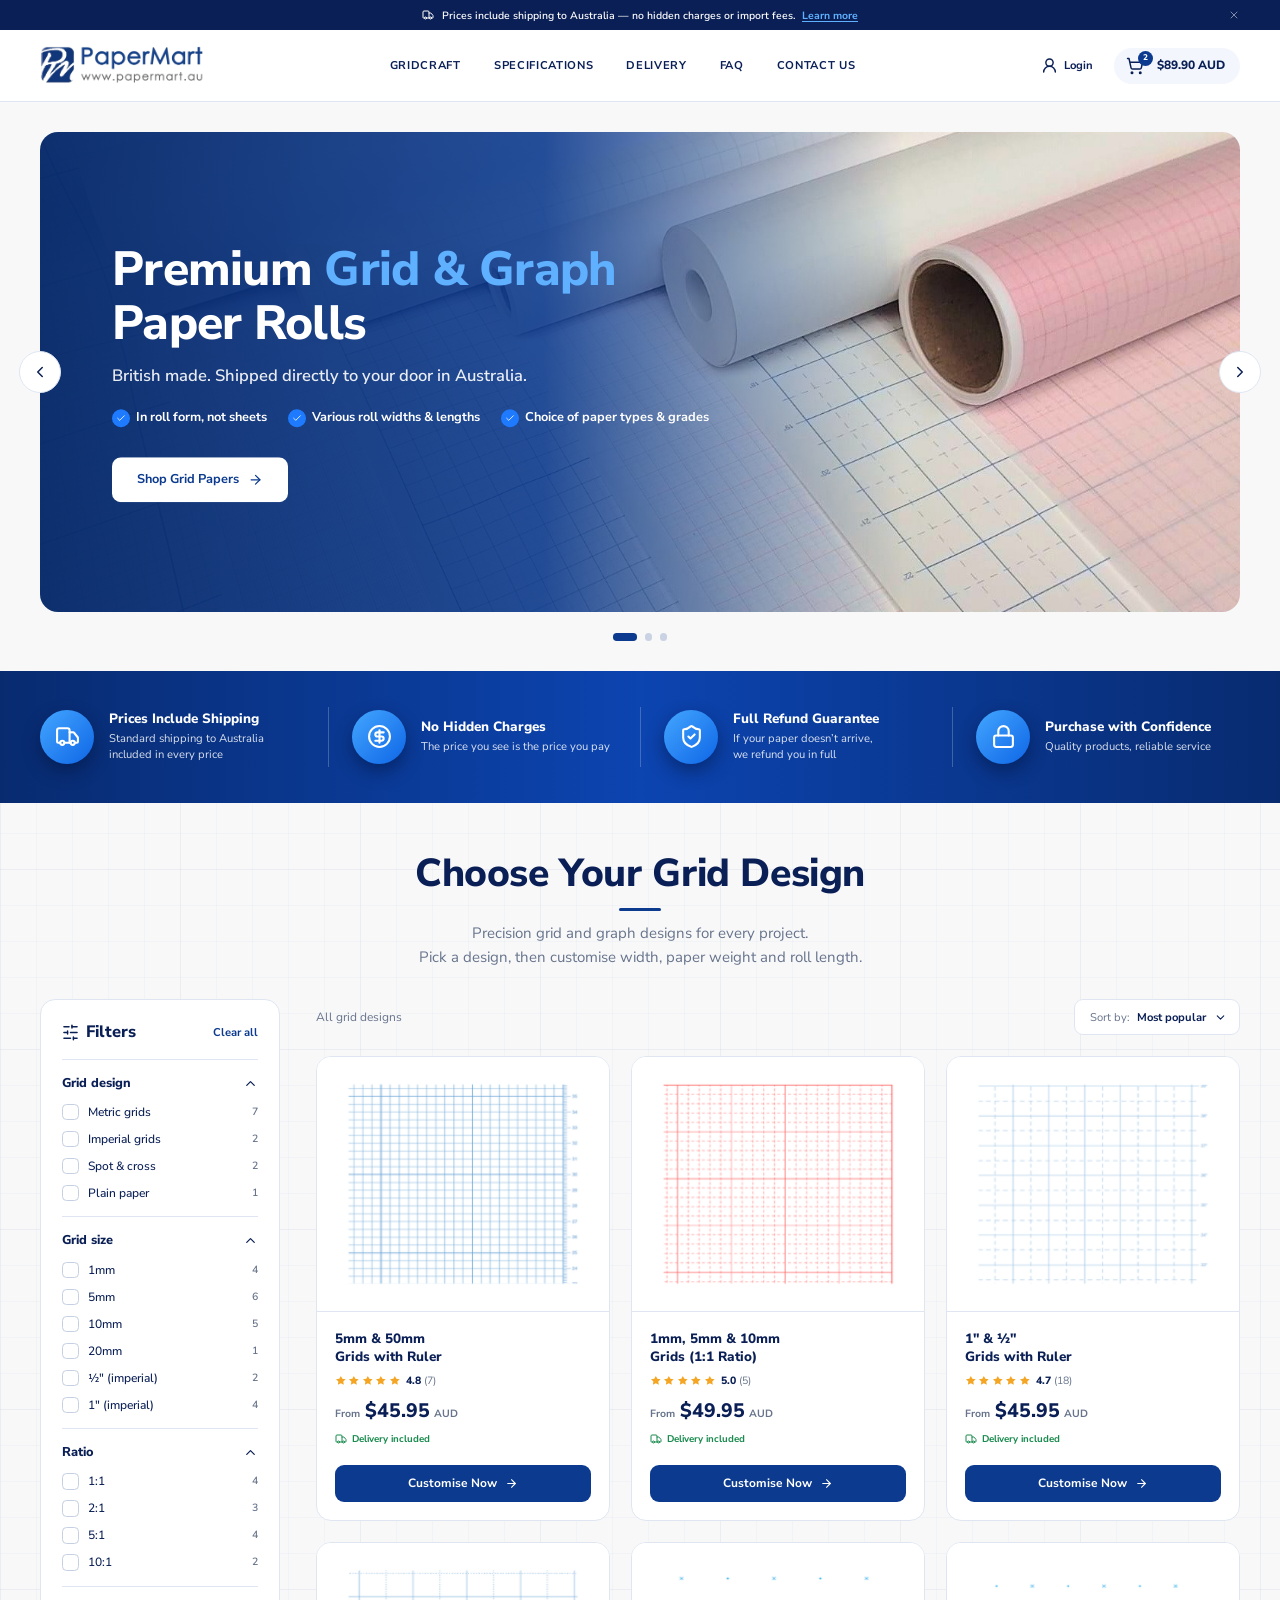
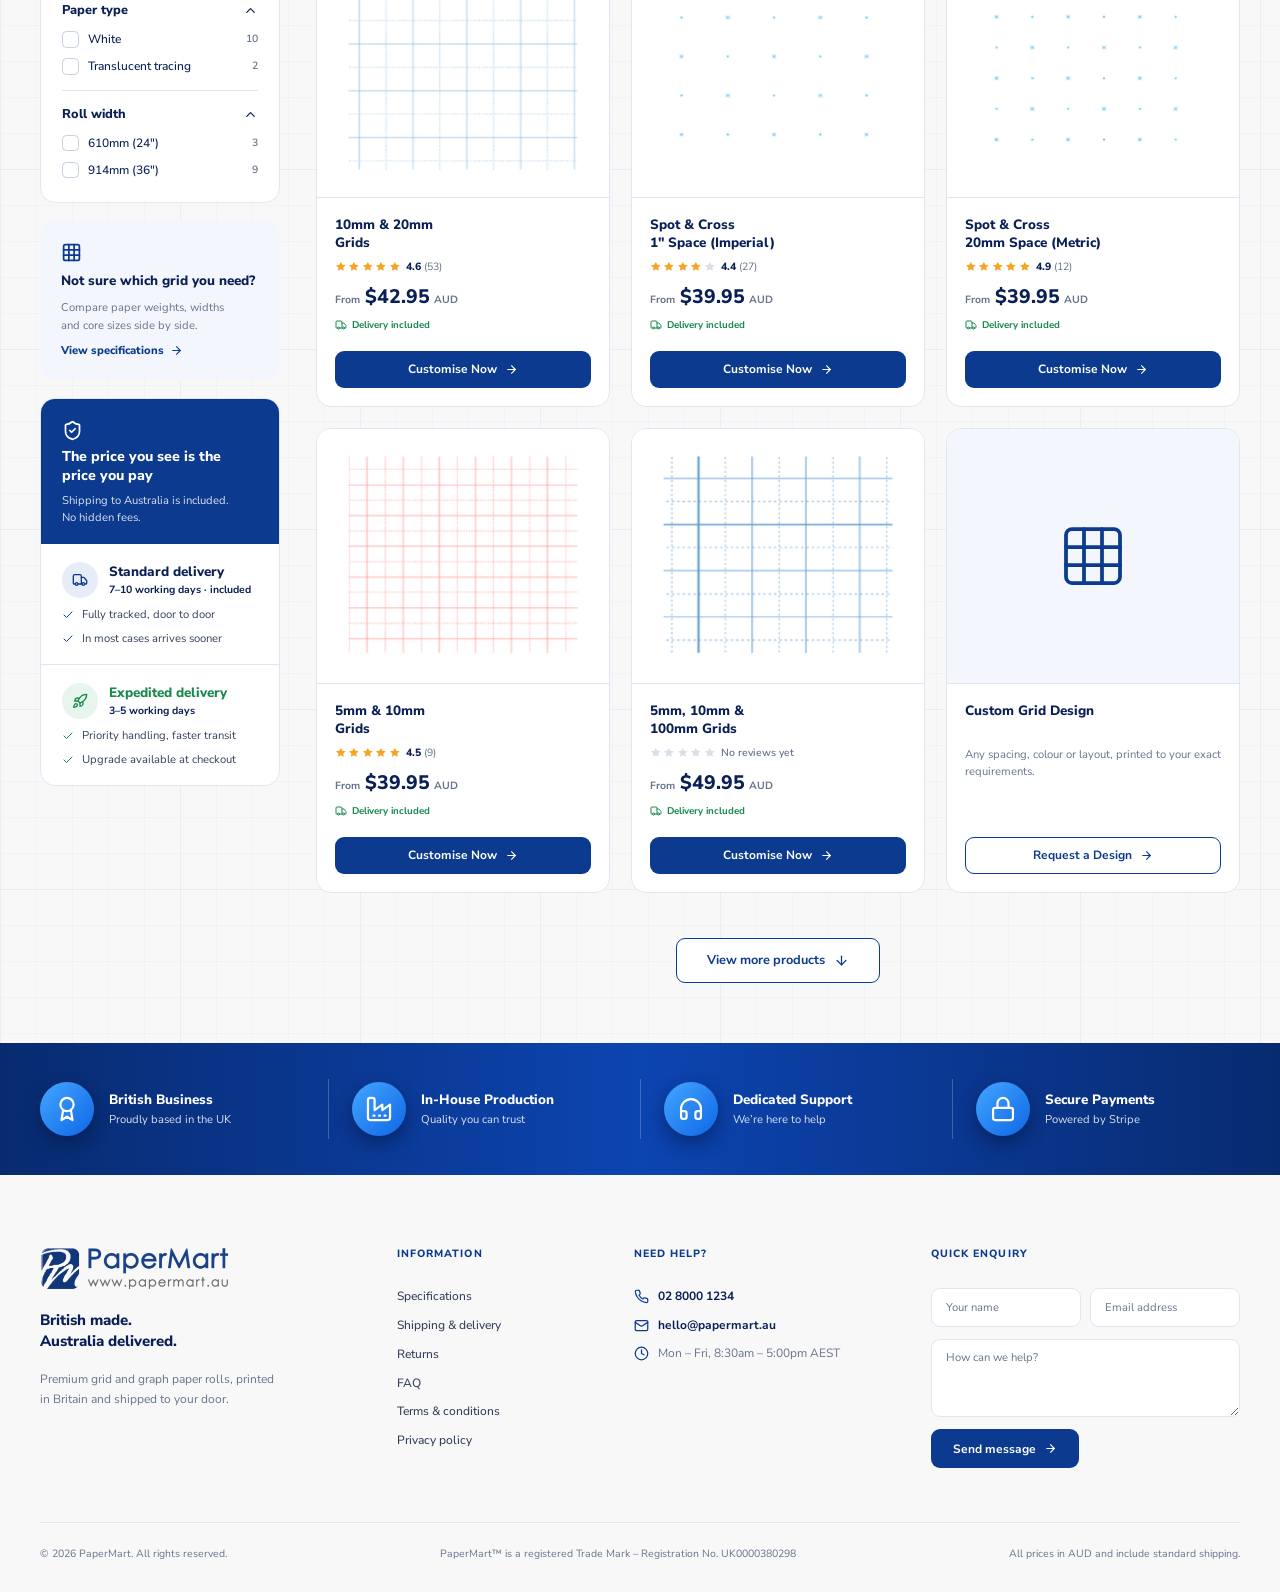
==== commit 274c2a75: "added all pages layout;" ====
--- a/index.html
+++ b/index.html
@@ -12,10 +12,22 @@
 
   <link rel="stylesheet" href="css/normalize.css">
   <link rel="stylesheet" href="css/vendor/swiper-bundle.min.css">
+  <link rel="stylesheet" href="css/vendor/aos.css">
+  <link rel="stylesheet" href="css/vendor/lenis.css">
   <link rel="stylesheet" href="css/style.css">
   <link rel="stylesheet" href="css/media.css">
 </head>
 <body>
+
+  <!-- ============ INFO BAR ============ -->
+  <div class="info-bar" data-info-bar>
+    <div class="info-bar__inner container">
+      <span class="icon icon--truck info-bar__icon" aria-hidden="true"></span>
+      <p class="info-bar__text">Prices include shipping to Australia — no hidden charges or import fees.</p>
+      <a class="info-bar__link" href="delivery.html">Learn more</a>
+      <button class="info-bar__close" type="button" aria-label="Close announcement" data-info-bar-close><span class="icon icon--close" aria-hidden="true"></span></button>
+    </div>
+  </div>
 
   <!-- ============ HEADER ============ -->
   <header class="header">
@@ -24,7 +36,7 @@
         <img src="assets/images/logo-papermart.png" alt="PaperMart, www.papermart.au" width="219" height="52">
       </a>
 
-      <nav class="nav" aria-label="Main navigation">
+      <nav class="nav" id="site-nav" aria-label="Main navigation" data-nav>
         <ul class="nav__list">
           <li><a class="nav__link" href="gridcraft.html">GridCraft</a></li>
           <li><a class="nav__link" href="specifications.html">Specifications</a></li>
@@ -32,6 +44,27 @@
           <li><a class="nav__link" href="faq.html">FAQ</a></li>
           <li><a class="nav__link" href="contact.html">Contact us</a></li>
         </ul>
+        <div class="nav__extra">
+          <div class="nav__account">
+            <a class="nav__login" href="account.html"><span class="icon icon--user" aria-hidden="true"></span>Login</a>
+            <a class="cart nav__cart" href="cart.html" data-cart aria-label="Shopping cart">
+              <span class="cart__icon">
+                <span class="icon icon--cart" aria-hidden="true"></span>
+                <span class="cart__badge" data-cart-count>2</span>
+              </span>
+              <span class="cart__total" data-cart-total>$89.90 AUD</span>
+            </a>
+          </div>
+          <div class="nav__help">
+            <p class="nav__help-title">Need help?</p>
+            <ul class="nav__contacts">
+              <li><span class="icon icon--whatsapp" aria-hidden="true"></span><a href="https://wa.me/447990660585" target="_blank" rel="noopener">+44 7990 660585 (WhatsApp)</a></li>
+              <li><span class="icon icon--phone" aria-hidden="true"></span><a href="tel:+61280001234">02 8000 1234</a></li>
+              <li><span class="icon icon--mail" aria-hidden="true"></span><a href="mailto:hello@papermart.au">hello@papermart.au</a></li>
+              <li class="nav__hours"><span class="icon icon--clock" aria-hidden="true"></span>Mon – Fri, 8:30am – 5:00pm AEST</li>
+            </ul>
+          </div>
+        </div>
       </nav>
 
       <div class="header__actions">
@@ -46,6 +79,9 @@
           </span>
           <span class="cart__total" data-cart-total>$89.90 AUD</span>
         </a>
+        <button class="header__menu" type="button" aria-label="Open menu" aria-expanded="false" aria-controls="site-nav" data-menu-toggle>
+          <span class="icon icon--menu" aria-hidden="true"></span>
+        </button>
       </div>
     </div>
   </header>
@@ -61,7 +97,7 @@
             <div class="swiper-slide hero-slide hero-slide--intro">
               <img class="hero-slide__image" src="assets/images/hero-grid-papers.jpg" alt="A variety of grid and graph paper rolls in white and translucent paper" width="1577" height="1200">
               <div class="hero-slide__content">
-                <h1 class="hero-slide__title">Premium <span class="hero-slide__accent">Grid &amp; Graph</span><br>Paper Rolls</h1>
+                <h1 class="hero-slide__title">Premium <span class="hero-slide__accent">Grid &amp; Graph</span> <br>Paper Rolls</h1>
                 <p class="hero-slide__text">British made. Shipped directly to&nbsp;your door in&nbsp;Australia.</p>
                 <ul class="hero-slide__points">
                   <li class="hero-slide__point"><span class="hero-slide__check"><span class="icon icon--check" aria-hidden="true"></span></span>In roll form, not sheets</li>
@@ -75,16 +111,44 @@
               </div>
             </div>
 
-            <div class="swiper-slide hero-slide">
+            <div class="swiper-slide hero-slide hero-slide--banner">
               <a class="hero-slide__link" href="delivery.html">
                 <img class="hero-slide__image" src="assets/images/hero-shipping-australia.jpg" alt="UK to Australia shipping. Transparent pricing, delivery included in every price" width="1983" height="793">
               </a>
-            </div>
-
-            <div class="swiper-slide hero-slide">
+              <!-- Mobile version of the banner (Figma "Hero slider — slides 1–3 (mobile 360)") -->
+              <div class="hero-card hero-card--shipping">
+                <h2 class="hero-card__title">Manufactured in the UK and <span class="hero-card__accent">Delivered Directly</span> to Your Door <br>in Australia!</h2>
+                <ul class="hero-card__points">
+                  <li><span class="icon-circle hero-card__icon"><span class="icon icon--shield-check" aria-hidden="true"></span></span><span><strong>Transparent &amp; All Inclusive Prices</strong>No additional charges upon delivery</span></li>
+                  <li><span class="icon-circle hero-card__icon"><span class="icon icon--truck" aria-hidden="true"></span></span><span><strong>Direct to Your Door in Australia</strong>Reliable international shipping</span></li>
+                  <li><span class="icon-circle hero-card__icon"><span class="icon icon--receipt" aria-hidden="true"></span></span><span><strong>No Hidden Fees or Import Charges</strong>What you see is what you pay</span></li>
+                </ul>
+                <a class="btn btn--primary hero-card__btn" href="delivery.html">See Delivery Options<span class="icon icon--arrow-right" aria-hidden="true"></span></a>
+                <div class="hero-card__media"><img src="assets/images/hero-shipping-australia.jpg" alt="" width="1983" height="793" loading="lazy"></div>
+              </div>
+            </div>
+
+            <div class="swiper-slide hero-slide hero-slide--banner">
               <a class="hero-slide__link" href="gridcraft.html">
                 <img class="hero-slide__image" src="assets/images/hero-gridcraft.jpg" alt="PaperMart GridCraft, a self-adhesive grid mat printed to your table size" width="1983" height="793">
               </a>
+              <div class="hero-card hero-card--gridcraft">
+                <div class="hero-card__media"><img src="assets/images/hero-gridcraft.jpg" alt="" width="1983" height="793" loading="lazy"></div>
+                <div class="hero-card__body">
+                  <h2 class="hero-card__brand">Grid<span class="hero-card__brand-accent">Craft</span><sup>™</sup></h2>
+                  <p class="hero-card__by">by PaperMart</p>
+                  <p class="hero-card__tagline">Turn Any Table Into <br>a Precision Workspace</p>
+                  <ul class="hero-card__features">
+                    <li><span class="hero-slide__check"><span class="icon icon--check" aria-hidden="true"></span></span>Precision grid</li>
+                    <li><span class="hero-slide__check"><span class="icon icon--check" aria-hidden="true"></span></span>Printed rulers</li>
+                    <li><span class="hero-slide__check"><span class="icon icon--check" aria-hidden="true"></span></span>Angle guides</li>
+                    <li><span class="hero-slide__check"><span class="icon icon--check" aria-hidden="true"></span></span>Waterproof</li>
+                    <li><span class="hero-slide__check"><span class="icon icon--check" aria-hidden="true"></span></span>Self adhesive</li>
+                    <li><span class="hero-slide__check"><span class="icon icon--check" aria-hidden="true"></span></span>Long-lasting</li>
+                  </ul>
+                  <a class="btn btn--white hero-card__btn" href="gridcraft.html">Shop GridCraft<span class="icon icon--arrow-right" aria-hidden="true"></span></a>
+                </div>
+              </div>
             </div>
 
           </div>
@@ -101,6 +165,9 @@
       </div>
     </section>
 
+    <!-- Blueprint grid: from below the banner down to the footer -->
+    <div class="page-grid">
+
     <!-- ============ TRUST BAR (TOP) ============ -->
     <section class="trust" aria-label="Why shop with PaperMart">
       <ul class="trust__list container">
@@ -108,7 +175,7 @@
           <span class="trust-item__icon"><span class="icon icon--truck" aria-hidden="true"></span></span>
           <div class="trust-item__text">
             <h3 class="trust-item__title">Prices Include Shipping</h3>
-            <p class="trust-item__desc">Standard shipping to&nbsp;Australia<br>included in&nbsp;every price</p>
+            <p class="trust-item__desc">Standard shipping to&nbsp;Australia <br>included in&nbsp;every price</p>
           </div>
         </li>
         <li class="trust-item">
@@ -122,7 +189,7 @@
           <span class="trust-item__icon"><span class="icon icon--shield-check" aria-hidden="true"></span></span>
           <div class="trust-item__text">
             <h3 class="trust-item__title">Full Refund Guarantee</h3>
-            <p class="trust-item__desc">If your paper doesn’t arrive,<br>we&nbsp;refund you in&nbsp;full</p>
+            <p class="trust-item__desc">If your paper doesn’t arrive, <br>we&nbsp;refund you in&nbsp;full</p>
           </div>
         </li>
         <li class="trust-item">
@@ -141,17 +208,18 @@
 
         <header class="section-title">
           <h2 class="section-title__heading" id="catalog-title">Choose Your Grid Design</h2>
-          <p class="section-title__text">Precision grid and&nbsp;graph designs for&nbsp;every project.<br>Pick a&nbsp;design, then customise width, paper weight and&nbsp;roll length.</p>
+          <p class="section-title__text">Precision grid and&nbsp;graph designs for&nbsp;every project. <br>Pick a&nbsp;design, then customise width, paper weight and&nbsp;roll length.</p>
         </header>
 
         <div class="catalog__body">
 
           <!-- Sidebar -->
           <aside class="catalog__sidebar">
-            <form class="filters" data-filters aria-label="Product filters">
+            <form class="filters" id="catalog-filters" data-filters aria-label="Product filters">
               <div class="filters__header">
                 <h3 class="filters__title"><span class="icon icon--sliders" aria-hidden="true"></span>Filters</h3>
                 <button class="filters__clear" type="button" data-filters-clear>Clear all</button>
+                <button class="filters__close" type="button" aria-label="Close filters" data-filters-close><span class="icon icon--close" aria-hidden="true"></span></button>
               </div>
 
               <fieldset class="filter-group">
@@ -211,7 +279,12 @@
                   <label class="checkbox"><input class="checkbox__input" type="checkbox" name="width" value="914"><span class="checkbox__box"></span><span class="checkbox__label">914mm (36")</span><span class="checkbox__count">9</span></label>
                 </div>
               </fieldset>
+              <div class="filters__footer">
+                <button class="btn btn--outline filters__footer-btn" type="button" data-filters-clear>Clear all</button>
+                <button class="btn btn--primary filters__footer-btn" type="button" data-filters-close data-filters-results>Show 11 results</button>
+              </div>
             </form>
+            <div class="filters-backdrop" data-filters-backdrop hidden></div>
 
             <div class="sidebar-card sidebar-card--help">
               <span class="icon icon--grid sidebar-card__icon" aria-hidden="true"></span>
@@ -258,16 +331,19 @@
           <!-- Products -->
           <div class="catalog__products">
             <div class="catalog__toolbar">
+              <button class="filters-toggle" type="button" aria-controls="catalog-filters" aria-expanded="false" data-filters-open><span class="icon icon--sliders" aria-hidden="true"></span>Filters</button>
               <p class="catalog__status" data-catalog-status aria-live="polite">All grid designs</p>
-              <label class="sort">
-                <span class="sort__label">Sort by:</span>
-                <select class="sort__select" data-sort>
-                  <option value="popular">Most popular</option>
-                  <option value="price-asc">Price low to high</option>
-                  <option value="price-desc">Price high to low</option>
-                </select>
-                <span class="icon icon--chevron-down sort__chevron" aria-hidden="true"></span>
-              </label>
+              <div class="dropdown" data-dropdown data-value="popular" data-sort>
+                <button class="sort dropdown__toggle" type="button" id="catalog-sort-toggle" aria-haspopup="listbox" aria-expanded="false" aria-controls="catalog-sort-menu" data-dropdown-toggle>
+                  <span class="sort__label">Sort by:</span><span class="sort__value" data-dropdown-label>Most popular</span>
+                  <span class="icon icon--chevron-down sort__chevron" aria-hidden="true"></span>
+                </button>
+                <ul class="dropdown__menu" id="catalog-sort-menu" role="listbox" aria-labelledby="catalog-sort-toggle" hidden data-dropdown-menu>
+                  <li class="dropdown__option" role="option" tabindex="-1" aria-selected="true" data-value="popular">Most popular<span class="icon icon--check dropdown__check" aria-hidden="true"></span></li>
+                  <li class="dropdown__option" role="option" tabindex="-1" aria-selected="false" data-value="price-asc">Price low to high<span class="icon icon--check dropdown__check" aria-hidden="true"></span></li>
+                  <li class="dropdown__option" role="option" tabindex="-1" aria-selected="false" data-value="price-desc">Price high to low<span class="icon icon--check dropdown__check" aria-hidden="true"></span></li>
+                </ul>
+              </div>
             </div>
 
             <ul class="product-grid" data-product-grid>
@@ -400,7 +476,7 @@
                   <span class="icon icon--grid product-card__custom-icon" aria-hidden="true"></span>
                 </div>
                 <div class="product-card__body">
-                  <h3 class="product-card__title">Custom Grid<br>Design</h3>
+                  <h3 class="product-card__title">Custom Grid Design</h3>
                   <p class="product-card__text">Any spacing, colour or&nbsp;layout, printed to&nbsp;your exact requirements.</p>
                   <a class="btn btn--outline product-card__btn" href="contact.html">Request a Design<span class="icon icon--arrow-right" aria-hidden="true"></span></a>
                 </div>
@@ -455,6 +531,7 @@
       </ul>
     </section>
 
+    </div>
   </main>
 
   <!-- ============ FOOTER ============ -->
@@ -526,6 +603,8 @@
   </footer>
 
   <script src="js/vendor/swiper-bundle.min.js" defer></script>
+  <script src="js/vendor/aos.js" defer></script>
+  <script src="js/vendor/lenis.min.js" defer></script>
   <script src="js/main.js" defer></script>
 </body>
 </html>
--- a/css/vendor/lenis.css
+++ b/css/vendor/lenis.css
@@ -0,0 +1,20 @@
+html.lenis,
+html.lenis body {
+  height: auto;
+}
+
+.lenis.lenis-smooth {
+  scroll-behavior: auto !important;
+}
+
+.lenis.lenis-smooth [data-lenis-prevent] {
+  overscroll-behavior: contain;
+}
+
+.lenis.lenis-stopped {
+  overflow: hidden;
+}
+
+.lenis.lenis-smooth iframe {
+  pointer-events: none;
+}
--- a/css/style.css
+++ b/css/style.css
@@ -40,10 +40,15 @@
 
   --grad-azure: linear-gradient(135deg, #43a6ff 0%, #0f66e6 100%);
   --shadow-icon: 0 10px 24px rgba(3, 15, 51, .45);
+  --grad-azure-icon: linear-gradient(135deg, #43a6ff 14.286%, #0f66e6 85.714%);
+  --shadow-icon-sm: 0 8px 10px rgba(5, 26, 77, .3);
+  --c-required: #e03a3a;
 }
 
 /* ---------- Base ---------- */
 html { scroll-behavior: smooth; scroll-padding-top: var(--header-h); }
+html.lenis { scroll-behavior: auto; } /* Lenis does the smoothing; native smooth scroll would fight it */
+main { overflow-x: clip; } /* AOS fade-left/right start 100px off to the side: no sideways scroll */
 body {
   font-family: var(--font);
   font-size: 16px;
@@ -102,6 +107,31 @@
 .icon--mail { --icon: url("../assets/icons/mail.svg"); }
 .icon--clock { --icon: url("../assets/icons/clock.svg"); }
 .icon--rocket { --icon: url("../assets/icons/rocket.svg"); }
+.icon--message-circle { --icon: url("../assets/icons/message-circle.svg"); }
+.icon--ruler { --icon: url("../assets/icons/ruler.svg"); }
+.icon--help-circle { --icon: url("../assets/icons/help-circle.svg"); }
+.icon--send { --icon: url("../assets/icons/send.svg"); }
+.icon--refresh { --icon: url("../assets/icons/refresh.svg"); }
+.icon--whatsapp { --icon: url("../assets/icons/whatsapp.svg"); }
+.icon--info { --icon: url("../assets/icons/info.svg"); }
+.icon--package { --icon: url("../assets/icons/package.svg"); }
+.icon--store { --icon: url("../assets/icons/store.svg"); }
+.icon--resize { --icon: url("../assets/icons/resize.svg"); }
+.icon--palette { --icon: url("../assets/icons/palette.svg"); }
+.icon--map-pin { --icon: url("../assets/icons/map-pin.svg"); }
+.icon--tag { --icon: url("../assets/icons/tag.svg"); }
+.icon--rotate-ccw { --icon: url("../assets/icons/rotate-ccw.svg"); }
+.icon--feather { --icon: url("../assets/icons/feather.svg"); }
+.icon--scissors { --icon: url("../assets/icons/scissors.svg"); }
+.icon--layers { --icon: url("../assets/icons/layers.svg"); }
+.icon--eye { --icon: url("../assets/icons/eye.svg"); }
+.icon--arrow-left { --icon: url("../assets/icons/arrow-left.svg"); }
+.icon--minus { --icon: url("../assets/icons/minus.svg"); }
+.icon--plus { --icon: url("../assets/icons/plus.svg"); }
+.icon--pencil { --icon: url("../assets/icons/pencil.svg"); }
+.icon--close { --icon: url("../assets/icons/close.svg"); }
+.icon--receipt { --icon: url("../assets/icons/receipt.svg"); }
+.icon--menu { --icon: url("../assets/icons/menu.svg"); }
 
 /* ---------- Buttons ---------- */
 .btn {
@@ -136,6 +166,11 @@
 .btn--md { height: 52px; padding: 0 28px; }
 .btn--lg { height: 60px; padding: 0 40px; gap: 12px; font-size: 17px; }
 .btn--lg .icon { --icon-size: 20px; }
+.btn--xl { height: 58px; padding: 0 28px; gap: 12px; font-size: 17px; }
+.btn--xl .icon { --icon-size: 20px; }
+
+.btn--ghost { background: transparent; color: var(--c-white); border-color: rgba(255, 255, 255, .6); }
+.btn--ghost:hover { background: rgba(255, 255, 255, .1); border-color: var(--c-white); }
 
 .link-arrow {
   display: inline-flex;
@@ -147,6 +182,34 @@
 }
 .link-arrow .icon { --icon-size: 18px; transition: transform .4s var(--ease); }
 .link-arrow:hover .icon { transform: translateX(3px); }
+
+/* =========================================================
+   INFO BAR (above the header, dismissible)
+   ========================================================= */
+.info-bar { overflow: hidden; background: var(--c-navy); color: var(--c-white); transition: height .35s var(--ease); }
+.info-bar__inner { position: relative; display: flex; align-items: center; justify-content: center; gap: 10px; height: 40px; }
+.info-bar__icon { --icon-size: 16px; }
+.info-bar__text { font-size: 14px; font-weight: 600; line-height: 20px; }
+.info-bar__link { font-size: 14px; font-weight: 700; line-height: 20px; color: var(--c-accent); text-decoration: underline; text-underline-offset: 2px; transition: color .3s var(--ease); }
+.info-bar__link:hover { color: var(--c-white); }
+.info-bar__close {
+  position: absolute;
+  top: 50%;
+  right: -8px; /* icon edge lines up with the container edge */
+  display: grid;
+  place-items: center;
+  width: 32px;
+  height: 32px;
+  padding: 0;
+  border: 0;
+  border-radius: 50%;
+  background: none;
+  color: rgba(255, 255, 255, .7);
+  transform: translateY(-50%);
+  transition: color .3s var(--ease), background-color .3s var(--ease);
+}
+.info-bar__close .icon { --icon-size: 16px; }
+.info-bar__close:hover { color: var(--c-white); background: rgba(255, 255, 255, .1); }
 
 /* =========================================================
    HEADER
@@ -241,6 +304,24 @@
 .cart__badge[data-empty] { display: none; }
 .cart__total { font-size: 16px; font-weight: 800; line-height: 22px; font-variant-numeric: tabular-nums; }
 
+/* Menu toggle + menu-only items: used when the nav collapses (tablet, see media.css) */
+.header__menu {
+  display: none;
+  place-items: center;
+  width: 48px;
+  height: 48px;
+  padding: 0;
+  border: 0;
+  border-radius: 50%;
+  background: var(--c-primary);
+  color: var(--c-white);
+  transition: background-color .3s var(--ease);
+}
+.header__menu:hover { background: var(--c-primary-dark); }
+.header__menu .icon { --icon-size: 22px; }
+.header.is-menu-open .header__menu .icon { --icon: url("../assets/icons/close.svg"); }
+.nav__extra { display: none; }
+
 /* =========================================================
    HERO SLIDER
    ========================================================= */
@@ -251,6 +332,7 @@
 .hero-slide { position: relative; height: 640px; overflow: hidden; }
 .hero-slide__image { width: 100%; height: 100%; object-fit: cover; }
 .hero-slide__link { display: block; height: 100%; }
+.hero-card { display: none; } /* mobile replacements for the banner slides, see media.css */
 
 .hero-slide--intro::after {
   content: "";
@@ -415,14 +497,17 @@
   background: var(--c-primary);
 }
 .section-title__text { font-size: 20px; line-height: 32px; color: var(--c-muted); }
+.section-title--md { max-width: none; }
+.section-title--md .section-title__heading { font-size: 48px; line-height: 58px; }
 
 /* =========================================================
    CATALOG
    ========================================================= */
-.catalog {
-  padding: 64px 0 80px;
-  background: var(--c-bg) url("../assets/images/grid-pattern.svg") 0 0 / 240px 240px repeat;
-}
+/* 48px blueprint grid: one continuous background on every page, from below the banner
+   (or header) down to the footer. Shifted down half a cell so it opens with vertical
+   lines, the same way it ends at the footer. Sections inside stay transparent. */
+.page-grid { background: var(--c-bg) url("../assets/images/grid-pattern.svg") 0 24px / 240px 240px repeat; }
+.catalog { padding: 64px 0 80px; }
 .catalog__body { display: flex; align-items: flex-start; gap: 48px; margin-top: 40px; }
 .catalog__sidebar { display: flex; flex-direction: column; gap: 24px; flex: 0 0 320px; }
 .catalog__products { display: flex; flex-direction: column; gap: 28px; flex: 1 1 auto; min-width: 0; }
@@ -460,6 +545,29 @@
   color: var(--c-primary);
 }
 .filters__clear:hover { text-decoration: underline; text-underline-offset: 3px; }
+
+/* Drawer-only parts (shown ≤1279px, see media.css) */
+.filters-toggle {
+  display: none;
+  align-items: center;
+  gap: 10px;
+  height: 48px;
+  padding: 0 20px 0 18px;
+  border: 1px solid var(--c-border);
+  border-radius: var(--radius-sm);
+  background: var(--c-white);
+  font-family: inherit;
+  font-size: 15px;
+  font-weight: 700;
+  line-height: 20px;
+  color: var(--c-navy);
+  transition: border-color .3s var(--ease);
+}
+.filters-toggle .icon { --icon-size: 22px; }
+.filters-toggle:hover { border-color: var(--c-primary); }
+.filters__close,
+.filters__footer,
+.filters-backdrop { display: none; }
 
 .filter-group { padding: 20px 0; border-top: 1px solid var(--c-border); }
 .filter-group__legend { display: block; width: 100%; float: left; }
@@ -587,9 +695,12 @@
   -webkit-mask: url("../assets/icons/check.svg") center / contain no-repeat;
           mask: url("../assets/icons/check.svg") center / contain no-repeat;
 }
+.check-list--lg { gap: 14px; }
+.check-list--lg li { gap: 12px; font-size: 17px; line-height: 23px; }
+.check-list--lg li::before { width: 20px; height: 20px; }
 
 /* ---------- Toolbar ---------- */
-.catalog__toolbar { display: flex; align-items: center; justify-content: space-between; }
+.catalog__toolbar { position: relative; z-index: 5; display: flex; align-items: center; justify-content: space-between; } /* above the cards, so the sort menu opens over them */
 .catalog__status { font-size: 16px; line-height: 22px; color: var(--c-muted); }
 
 .sort {
@@ -605,22 +716,6 @@
   cursor: pointer;
 }
 .sort__label { font-size: 15px; line-height: 20px; color: var(--c-muted); }
-.sort__select {
-  appearance: none;
-  -webkit-appearance: none;
-  height: 100%;
-  margin-right: -28px;
-  padding: 0 28px 0 0;
-  border: 0;
-  background: transparent;
-  font-family: inherit;
-  font-size: 15px;
-  font-weight: 700;
-  color: var(--c-navy);
-  cursor: pointer;
-}
-.sort__select:focus-visible { outline: none; }
-.sort:focus-within { outline: 2px solid var(--c-bright); outline-offset: 2px; }
 .sort__chevron { --icon-size: 18px; color: var(--c-navy); pointer-events: none; }
 
 /* ---------- Product grid & card ---------- */
@@ -637,7 +732,13 @@
   transition: border-color .4s var(--ease), transform .6s var(--ease);
 }
 .product-card:hover { border-color: #b9c8e2; transform: translateY(-2px); }
+/* keep the hover lift once AOS has animated the card in (AOS sets its own transform) */
+.product-grid .product-card[data-aos].aos-animate:hover { transform: translateY(-2px); }
 .product-card[hidden] { display: none; }
+/* Cards revealed by "View more products" (delay set per card in main.js) */
+.product-card.is-revealed { animation: card-reveal .6s cubic-bezier(.22, .61, .36, 1) backwards; }
+@keyframes card-reveal { from { opacity: 0; transform: translateY(28px); } to { opacity: 1; transform: none; } }
+@media (prefers-reduced-motion: reduce) { .product-card.is-revealed { animation: none; } }
 
 .product-card__media {
   flex: 0 0 340px;
@@ -758,7 +859,8 @@
 .field.is-invalid .field__input { border-color: #d64545; }
 .field__error { display: block; margin-top: 6px; font-size: 13px; line-height: 17px; color: #d64545; }
 .field__error:empty { display: none; }
-.enquiry__success {
+.enquiry__success,
+.contact-form__success {
   padding: 12px 16px;
   border-radius: var(--radius-sm);
   background: var(--c-green-tint);
@@ -767,3 +869,1341 @@
   line-height: 21px;
   color: var(--c-green);
 }
+
+/* =========================================================
+   CONTACT PAGE
+   ========================================================= */
+
+/* ---------- Shared: gradient icon circle ---------- */
+.icon-circle {
+  --circle: 52px;
+  display: grid;
+  place-items: center;
+  flex-shrink: 0;
+  width: var(--circle);
+  height: var(--circle);
+  border-radius: 50%;
+  background: var(--grad-azure-icon);
+  box-shadow: var(--shadow-icon-sm);
+  color: var(--c-white);
+}
+
+/* ---------- Form fields (large variant + label + select) ---------- */
+.field__label {
+  display: block;
+  margin-bottom: 10px;
+  font-size: 15px;
+  font-weight: 700;
+  line-height: 20px;
+  color: var(--c-navy);
+}
+.field__required { color: var(--c-required); }
+
+.field__input--lg {
+  height: 60px;
+  padding: 0 20px;
+  border-width: 1.5px;
+  font-size: 16px;
+  line-height: 22px;
+}
+.field__select { appearance: none; -webkit-appearance: none; padding-right: 52px; cursor: pointer; }
+.field__select:invalid { color: var(--c-muted); }
+.field__select option { color: var(--c-navy); }
+.field__chevron {
+  --icon-size: 20px;
+  position: absolute;
+  top: 50px; /* label 20 + gap 10 + (60 − 20) / 2 */
+  right: 21.5px;
+  color: var(--c-muted);
+  pointer-events: none;
+}
+.field.is-invalid .checkbox__box { border-color: #d64545; }
+
+/* ---------- Inner page hero banner (shared by Contact, FAQ, Delivery) ---------- */
+.page-hero { padding-top: 40px; background: var(--c-bg); }
+.page-hero__banner {
+  position: relative;
+  display: flex;
+  align-items: center;
+  height: 520px;
+  padding-left: 96px;
+  overflow: hidden;
+  border-radius: var(--radius-lg);
+  background: var(--c-primary-dark);
+}
+.page-hero__image {
+  position: absolute;
+  inset: 0;
+  width: 100%;
+  height: 100%;
+  object-fit: cover;
+}
+.page-hero__banner::after {
+  content: "";
+  position: absolute;
+  inset: 0;
+  background: var(--hero-overlay);
+  pointer-events: none;
+}
+.page-hero__content { position: relative; z-index: 1; color: var(--c-white); }
+
+/* ---------- Contact hero ---------- */
+.contact-hero { --hero-overlay: linear-gradient(90deg, #072a6b 0%, rgba(10, 52, 131, .97) 45%, rgba(11, 58, 143, .85) 62%, rgba(11, 58, 143, 0) 85%); }
+.contact-hero__image { object-position: 50% 55%; }
+.contact-hero__title {
+  font-size: 58px;
+  font-weight: 800;
+  line-height: 66px;
+  letter-spacing: -.015em;
+}
+.contact-hero__text {
+  margin-top: 16px;
+  font-size: 20px;
+  line-height: 31px;
+  opacity: .9;
+}
+.contact-hero__text strong { font-weight: 800; color: var(--c-accent); }
+.contact-hero__topics { display: flex; flex-direction: column; gap: 14px; margin-top: 36px; }
+.contact-hero__label { font-size: 15px; font-weight: 600; line-height: 20px; color: rgba(255, 255, 255, .75); }
+.contact-hero__links { display: flex; align-items: center; }
+.contact-hero__links li { display: flex; align-items: center; }
+.contact-hero__links li + li::before {
+  content: "";
+  width: 1px;
+  height: 40px;
+  background: rgba(255, 255, 255, .25);
+}
+.contact-hero__link {
+  display: flex;
+  align-items: center;
+  gap: 12px;
+  padding: 10px 28px;
+  font-size: 18px;
+  font-weight: 800;
+  line-height: 25px;
+  color: var(--c-white);
+}
+.contact-hero__links li:first-child .contact-hero__link { padding-left: 0; }
+.contact-hero__link-icon { --icon-size: 24px; color: var(--c-accent); }
+.contact-hero__link-arrow { --icon-size: 18px; transition: transform .4s var(--ease); }
+.contact-hero__link:hover .icon--arrow-right { transform: translateX(3px); }
+.contact-hero__link:hover .icon--arrow-down { transform: translateY(3px); }
+
+/* ---------- Main: form + get in touch ---------- */
+.contact-main { padding: 80px 0; }
+.contact-main__inner { display: grid; grid-template-columns: minmax(0, 1fr) 520px; gap: 32px; align-items: stretch; }
+
+.contact-form {
+  display: flex;
+  flex-direction: column;
+  gap: 24px;
+  padding: 48px;
+  border: 1px solid var(--c-border);
+  border-radius: var(--radius-lg);
+  background: var(--c-white);
+}
+.contact-form__title { font-size: 36px; font-weight: 800; line-height: 49px; letter-spacing: -.01em; color: var(--c-navy); }
+.contact-form__intro { font-size: 17px; line-height: 23px; color: var(--c-muted); }
+.contact-form__row { display: grid; grid-template-columns: repeat(2, minmax(0, 1fr)); gap: 24px; }
+.contact-form__message { height: 170px; padding: 18px 20px; }
+
+.contact-form__consent .checkbox__label,
+.contact-form__consent .checkbox__input:checked ~ .checkbox__label {
+  font-size: 15px;
+  font-weight: 400;
+  line-height: 20px;
+  color: var(--c-text);
+}
+.contact-form__link { font-weight: 700; color: var(--c-primary); }
+.contact-form__link:hover { text-decoration: underline; text-underline-offset: 3px; }
+
+.contact-form__recaptcha {
+  display: flex;
+  align-items: center;
+  justify-content: space-between;
+  width: 320px;
+  height: 76px;
+  padding: 0 16px;
+  border: 1px solid #d3d3d3;
+  border-radius: 8px;
+  background: #f9f9f9;
+}
+.contact-form__recaptcha-check {
+  display: flex;
+  align-items: center;
+  gap: 14px;
+  font-size: 15px;
+  font-weight: 500;
+  line-height: 20px;
+  color: #222;
+}
+.contact-form__recaptcha-box {
+  width: 28px;
+  height: 28px;
+  border: 2px solid #c1c1c1;
+  border-radius: 3px;
+  background: var(--c-white);
+}
+.contact-form__recaptcha-brand { display: flex; flex-direction: column; align-items: center; gap: 2px; }
+.contact-form__recaptcha-logo { --icon-size: 28px; color: #4a90e2; }
+.contact-form__recaptcha-name { font-size: 10px; font-weight: 500; line-height: 14px; color: #555; }
+.contact-form__recaptcha-terms { font-size: 8px; line-height: 11px; color: #777; }
+
+.contact-form__submit { width: 100%; }
+
+.contact-info {
+  display: flex;
+  flex-direction: column;
+  padding: 44px 40px;
+  border: 1px solid var(--c-border);
+  border-radius: var(--radius-lg);
+  background: var(--c-white);
+}
+.contact-info__title { font-size: 32px; font-weight: 800; line-height: 44px; letter-spacing: -.01em; color: var(--c-navy); }
+.contact-info__intro { margin-top: 10px; font-size: 17px; line-height: 23px; color: var(--c-muted); }
+.contact-info__list { display: flex; flex-direction: column; gap: 28px; margin-top: 32px; }
+
+.contact-method { display: inline-flex; align-items: center; gap: 18px; }
+.contact-method__icon .icon { --icon-size: 24px; }
+.contact-method__text { display: flex; flex-direction: column; gap: 3px; }
+.contact-method__value { font-size: 19px; font-weight: 800; line-height: 26px; color: var(--c-navy); transition: color .3s var(--ease); }
+.contact-method__desc { font-size: 15px; line-height: 20px; color: var(--c-muted); }
+.contact-method:hover .contact-method__value { color: var(--c-primary); }
+
+.contact-info__note {
+  display: flex;
+  align-items: flex-start;
+  gap: 12px;
+  margin-top: 28px;
+  padding: 14px 18px;
+  border-radius: var(--radius-sm);
+  background: var(--c-tint);
+  font-size: 15px;
+  font-weight: 600;
+  line-height: 22px;
+  color: var(--c-navy);
+}
+.contact-info__note .icon { --icon-size: 20px; color: var(--c-primary); }
+
+.contact-info__faq {
+  display: flex;
+  flex-direction: column;
+  align-items: flex-start;
+  margin-top: auto;
+  padding-top: 28px;
+  border-top: 1px solid var(--c-border);
+}
+.contact-info__faq-title { font-size: 22px; font-weight: 800; line-height: 30px; color: var(--c-navy); }
+.contact-info__faq-text { margin-top: 8px; font-size: 16px; line-height: 22px; color: var(--c-muted); }
+.contact-info__faq-btn { height: 54px; margin-top: 20px; padding: 0 28px; }
+
+/* ---------- Order tracking + locations ---------- */
+.contact-extra { padding-bottom: 80px; }
+
+.order-tracking {
+  display: flex;
+  flex-wrap: wrap;
+  align-items: center;
+  gap: 40px;
+  padding: 36px 40px;
+  border: 1px solid var(--c-border);
+  border-radius: var(--radius-lg);
+  background: var(--c-white);
+}
+.order-tracking__head { display: flex; align-items: center; gap: 20px; flex: 1 1 0; min-width: 0; }
+.order-tracking__icon { --circle: 64px; }
+.order-tracking__icon .icon { --icon-size: 28px; }
+.order-tracking__title { font-size: 26px; font-weight: 800; line-height: 35px; color: var(--c-navy); }
+.order-tracking__desc { margin-top: 4px; font-size: 16px; line-height: 22px; color: var(--c-muted); }
+.order-tracking__form { display: flex; align-items: center; gap: 40px; }
+.order-tracking__input { width: 340px; }
+.order-tracking__btn { padding: 0 28px; gap: 10px; }
+.order-tracking__status {
+  flex: 1 0 100%;
+  margin-top: -16px;
+  padding: 12px 16px;
+  border-radius: var(--radius-sm);
+  background: var(--c-tint);
+  font-size: 15px;
+  font-weight: 600;
+  line-height: 21px;
+  color: var(--c-navy);
+}
+.order-tracking__status.is-error { background: #fdecec; color: #d64545; }
+.order-tracking__status[hidden] { display: none; }
+
+.locations { display: grid; grid-template-columns: repeat(2, minmax(0, 1fr)); gap: 24px; margin-top: 32px; }
+.location-card {
+  display: flex;
+  align-items: center;
+  gap: 20px;
+  min-height: 176px;
+  padding: 36px 40px;
+  border: 1px solid var(--c-border);
+  border-radius: var(--radius-lg);
+  background: var(--c-white);
+}
+.location-card__icon { --circle: 60px; }
+.location-card__icon .icon { --icon-size: 26px; }
+.location-card__content { display: flex; flex-direction: column; gap: 6px; flex: 1 1 0; min-width: 0; }
+.location-card__title { font-size: 22px; font-weight: 800; line-height: 30px; color: var(--c-navy); }
+.location-card__subtitle { font-size: 15px; font-weight: 600; line-height: 20px; color: var(--c-primary); }
+.location-card__text { margin-top: 14px; font-size: 17px; font-style: normal; line-height: 26px; color: var(--c-text); }
+.location-card__text--muted { color: var(--c-muted); }
+
+/* ---------- Custom grid design ---------- */
+.custom-grid-cta { padding-bottom: 80px; }
+.custom-grid-cta__panel {
+  display: flex;
+  align-items: center;
+  gap: 48px;
+  padding: 56px 0 56px 64px;
+  overflow: hidden;
+  border: 1px solid var(--c-border);
+  border-radius: var(--radius-lg);
+  background: var(--c-white);
+}
+.custom-grid-cta__content { flex: 0 0 820px; }
+.custom-grid-cta__head { display: flex; align-items: center; gap: 24px; }
+.custom-grid-cta__icon { --circle: 72px; }
+.custom-grid-cta__icon .icon { --icon-size: 32px; }
+.custom-grid-cta__title { font-size: 40px; font-weight: 800; line-height: 55px; letter-spacing: -.01em; color: var(--c-navy); }
+.custom-grid-cta__text { margin-top: 20px; font-size: 18px; line-height: 29px; color: var(--c-muted); }
+
+.custom-grid-cta__features { display: grid; grid-template-columns: repeat(4, minmax(0, 1fr)); gap: 24px; margin-top: 36px; }
+.feature { display: flex; flex-direction: column; align-items: flex-start; gap: 12px; }
+.feature__icon {
+  display: grid;
+  place-items: center;
+  width: 56px;
+  height: 56px;
+  border-radius: 50%;
+  background: var(--c-tint-2);
+  color: var(--c-primary);
+}
+.feature__icon .icon { --icon-size: 26px; }
+.feature__title { font-size: 18px; font-weight: 800; line-height: 25px; color: var(--c-navy); }
+.feature__text { font-size: 15px; line-height: 22px; color: var(--c-muted); }
+
+.custom-grid-cta__actions { display: flex; align-items: center; gap: 24px; margin-top: 40px; }
+.custom-grid-cta__btn { padding: 0 32px; }
+.custom-grid-cta__note { font-size: 16px; line-height: 22px; color: var(--c-muted); }
+
+.custom-grid-cta__collage {
+  position: relative;
+  flex: 1 1 0;
+  align-self: stretch;
+  min-width: 0;
+  overflow: hidden;
+  background: var(--c-tint);
+}
+.custom-grid-cta__sheet {
+  position: absolute;
+  width: 260px;
+  height: 230px;
+  object-fit: cover;
+  border: 1px solid var(--c-border);
+  border-radius: 8px;
+  background: var(--c-white);
+  box-shadow: 0 12px 28px rgba(10, 31, 84, .16);
+}
+.custom-grid-cta__sheet--1 { left: 49.33px; top: 63.37px; transform: rotate(8deg); }
+.custom-grid-cta__sheet--2 { left: 330.99px; top: 13.62px; transform: rotate(-6deg); }
+.custom-grid-cta__sheet--3 { left: 18.31px; top: 231.51px; transform: rotate(4deg); }
+.custom-grid-cta__sheet--4 { left: 281.14px; top: 184.94px; transform: rotate(-8deg); }
+
+/* =========================================================
+   FAQ PAGE
+   ========================================================= */
+
+/* ---------- Hero banner ---------- */
+.faq-hero { --hero-overlay: linear-gradient(90deg, #072a6b 0%, var(--c-primary) 44%, rgba(11, 58, 143, 0) 62%); }
+.faq-hero__banner { height: 420px; background: var(--c-primary); }
+.faq-hero__image { left: auto; width: 900px; }
+.faq-hero__title { font-size: 60px; font-weight: 800; line-height: 68px; letter-spacing: -.015em; }
+.faq-hero__text { margin-top: 16px; font-size: 21px; font-weight: 600; line-height: 32px; color: rgba(255, 255, 255, .9); }
+
+/* ---------- Questions area ---------- */
+.faq-main { padding: 80px 0; }
+.faq-main__inner { display: flex; flex-direction: column; gap: 64px; max-width: 1280px; margin-inline: auto; }
+
+.faq-section { display: flex; flex-direction: column; gap: 28px; }
+.faq-section__header { display: flex; align-items: center; gap: 24px; }
+.faq-section__icon,
+.faq-support__icon,
+.support-card__icon { box-shadow: 0 10px 12px rgba(5, 26, 77, .28); }
+.faq-section__icon { --circle: 72px; }
+.faq-section__icon .icon { --icon-size: 32px; }
+.faq-section__title { font-size: 30px; font-weight: 800; line-height: 41px; color: var(--c-navy); }
+.faq-section__subtitle { margin-top: 6px; font-size: 17px; line-height: 23px; color: var(--c-muted); }
+
+/* ---------- Accordion ---------- */
+.faq-accordion {
+  overflow: hidden;
+  border: 1px solid var(--c-border);
+  border-radius: var(--radius-md);
+  background: var(--c-white);
+}
+.faq-item { transition: background-color .4s var(--ease); }
+.faq-item + .faq-item { border-top: 1px solid var(--c-border); }
+.faq-item.is-open { background: var(--c-tint); }
+.faq-item__heading { font-size: inherit; }
+.faq-item__trigger {
+  display: flex;
+  align-items: center;
+  gap: 24px;
+  width: 100%;
+  padding: 22px 32px;
+  border: 0;
+  background: none;
+  text-align: left;
+  color: var(--c-navy);
+  transition: padding .4s var(--ease), color .3s var(--ease);
+}
+.faq-item__trigger:hover,
+.faq-item.is-open .faq-item__trigger { color: var(--c-primary); }
+.faq-item.is-open .faq-item__trigger { padding-bottom: 12px; }
+.faq-item__trigger:focus-visible { outline-offset: -3px; }
+.faq-item__question { flex: 1; font-size: 18px; font-weight: 700; line-height: 25px; }
+.faq-item__icon { --icon-size: 22px; transition: transform .4s var(--ease); }
+.faq-item.is-open .faq-item__icon { transform: rotate(180deg); }
+
+.faq-item__content {
+  height: 0;
+  overflow: hidden;
+  visibility: hidden;
+  transition: height .4s var(--ease), visibility 0s .4s;
+}
+.faq-item.is-open .faq-item__content { height: auto; visibility: visible; transition: height .4s var(--ease), visibility 0s; }
+.faq-item__answer { padding: 0 32px 22px; font-size: 17px; line-height: 27px; color: var(--c-muted); }
+.faq-item__answer a { font-weight: 700; color: var(--c-primary); }
+.faq-item__answer a:hover { text-decoration: underline; text-underline-offset: 3px; }
+
+/* ---------- Still have a question ---------- */
+.faq-support {
+  display: flex;
+  align-items: center;
+  padding: 32px 0;
+  border: 1px solid var(--c-border);
+  border-radius: var(--radius-lg);
+  background: var(--c-white);
+}
+.faq-support__item { display: flex; align-items: center; justify-content: center; flex: 1 1 0; }
+.faq-support__item + .faq-support__item::before {
+  content: "";
+  width: 1px;
+  height: 56px;
+  margin-right: auto;
+  background: var(--c-border);
+}
+.faq-support__item + .faq-support__item > * { margin-right: auto; }
+.faq-support__item:first-child { gap: 20px; }
+.faq-support__icon { --circle: 64px; }
+.faq-support__icon .icon { --icon-size: 28px; }
+.faq-support__text { display: flex; flex-direction: column; gap: 4px; }
+.faq-support__text--sm { gap: 2px; }
+.faq-support__title { font-size: 24px; font-weight: 800; line-height: 33px; color: var(--c-navy); }
+.faq-support__desc { font-size: 16px; line-height: 22px; color: var(--c-muted); }
+
+.faq-support__link { display: flex; align-items: center; gap: 14px; }
+.faq-support__link-icon { --icon-size: 26px; color: var(--c-primary); }
+.faq-support__value { font-size: 18px; font-weight: 800; line-height: 25px; color: var(--c-navy); transition: color .3s var(--ease); }
+.faq-support__hint { font-size: 14px; line-height: 19px; color: var(--c-muted); }
+.faq-support__link:hover .faq-support__value { color: var(--c-primary); }
+
+/* =========================================================
+   DELIVERY PAGE
+   ========================================================= */
+
+/* ---------- Hero ---------- */
+.delivery-hero { --hero-overlay: linear-gradient(90deg, rgba(7, 42, 107, .97) 0%, rgba(11, 58, 143, .88) 42%, rgba(11, 58, 143, 0) 72%); }
+.delivery-hero__image { object-position: 50% 37.8%; }
+.delivery-hero__title { font-size: 56px; font-weight: 800; line-height: 64px; letter-spacing: -.015em; }
+.delivery-hero__text { margin-top: 16px; font-size: 19px; line-height: 30px; color: rgba(255, 255, 255, .88); }
+
+.delivery-route { display: flex; align-items: center; gap: 16px; margin-top: 36px; }
+.delivery-route__place { display: flex; align-items: center; gap: 12px; }
+.delivery-route__icon { --circle: 48px; box-shadow: 0 8px 10px rgba(3, 15, 51, .4); }
+.delivery-route__icon .icon { --icon-size: 22px; }
+.delivery-route__text { display: flex; flex-direction: column; gap: 2px; }
+.delivery-route__name { font-size: 17px; font-weight: 800; line-height: 23px; }
+.delivery-route__desc { font-size: 14px; line-height: 19px; color: rgba(255, 255, 255, .8); }
+.delivery-route__line { width: 186px; height: 26px; }
+
+.delivery-hero__actions { display: flex; align-items: center; gap: 20px; margin-top: 28px; }
+.delivery-hero__time { display: flex; align-items: center; gap: 8px; font-size: 16px; font-weight: 600; line-height: 22px; color: rgba(255, 255, 255, .9); }
+.delivery-hero__time .icon { --icon-size: 20px; color: var(--c-accent); }
+
+/* ---------- Delivery options ---------- */
+.delivery-options { padding: 80px 0; }
+.delivery-options__grid { display: grid; grid-template-columns: repeat(2, minmax(0, 1fr)); gap: 32px; margin-top: 40px; }
+
+.delivery-plan {
+  --opt: var(--c-primary);
+  --plan-tint: var(--c-tint-2);
+  --plan-note: var(--c-tint);
+  --plan-title: var(--c-navy);
+  display: flex;
+  flex-direction: column;
+  padding: 48px;
+  border: 1px solid var(--c-border);
+  border-radius: var(--radius-lg);
+  background: var(--c-white);
+}
+.delivery-plan--expedited {
+  --opt: var(--c-green);
+  --plan-tint: var(--c-green-tint);
+  --plan-note: var(--c-green-tint);
+  --plan-title: var(--c-green);
+}
+.delivery-plan__header { display: flex; align-items: center; gap: 24px; }
+.delivery-plan__icon {
+  display: grid;
+  place-items: center;
+  flex-shrink: 0;
+  width: 64px;
+  height: 64px;
+  border-radius: 50%;
+  background: var(--plan-tint);
+  color: var(--opt);
+}
+.delivery-plan__icon .icon { --icon-size: 30px; }
+.delivery-plan__title { font-size: 28px; font-weight: 800; line-height: 38px; color: var(--plan-title); }
+.delivery-plan__subtitle { margin-top: 4px; font-size: 19px; font-weight: 700; line-height: 26px; color: var(--c-navy); }
+.delivery-plan__description { margin-top: 24px; font-size: 17px; line-height: 27px; color: var(--c-muted); }
+.delivery-plan__list { margin-top: 24px; }
+.delivery-plan__note {
+  display: flex;
+  align-items: center;
+  gap: 12px;
+  margin-top: 32px;
+  padding: 16px 20px;
+  border-radius: var(--radius-sm);
+  background: var(--plan-note);
+  font-size: 16px;
+  font-weight: 600;
+  line-height: 22px;
+  color: var(--opt);
+}
+.delivery-plan__note .icon { --icon-size: 20px; }
+
+/* ---------- Track your order (large variant of the Contact tracking box) ---------- */
+
+.order-tracking--lg { gap: 64px; padding: 48px 56px; }
+.order-tracking--lg .order-tracking__head { gap: 24px; }
+.order-tracking__icon--soft {
+  display: grid;
+  place-items: center;
+  flex-shrink: 0;
+  width: 72px;
+  height: 72px;
+  border-radius: 50%;
+  background: var(--c-tint-2);
+  color: var(--c-primary);
+}
+.order-tracking__icon--soft .icon { --icon-size: 34px; }
+.order-tracking--lg .order-tracking__title { font-size: 30px; line-height: 41px; }
+.order-tracking--lg .order-tracking__desc { margin-top: 8px; font-size: 17px; line-height: 27px; }
+.order-tracking--lg .order-tracking__form { gap: 12px; }
+.order-tracking--lg .order-tracking__input { width: 380px; }
+.order-tracking--lg .order-tracking__btn { padding: 0 32px; gap: 12px; }
+.order-tracking--lg .order-tracking__status { margin-top: -40px; }
+
+/* ---------- Help + guarantees ---------- */
+.delivery-support { padding: 80px 0; }
+.delivery-support__inner { display: flex; gap: 24px; }
+.delivery-support__cards { display: flex; flex-direction: column; gap: 24px; flex: 0 0 780px; }
+
+.support-card {
+  display: flex;
+  align-items: center;
+  gap: 24px;
+  flex: 1 1 0;
+  padding: 36px;
+  border-radius: var(--radius-lg);
+  background: var(--c-tint);
+}
+.support-card__icon { --circle: 72px; }
+.support-card__icon .icon { --icon-size: 32px; }
+.support-card__text { flex: 1 1 0; min-width: 0; }
+.support-card__title { font-size: 26px; font-weight: 800; line-height: 35px; color: var(--c-navy); }
+.support-card__desc { margin-top: 8px; font-size: 17px; line-height: 26px; color: var(--c-muted); }
+.support-card__btn { padding: 0 32px; }
+
+.delivery-trust {
+  display: grid;
+  grid-template-columns: repeat(2, minmax(0, 1fr));
+  flex: 1 1 0;
+  min-width: 0;
+  border: 1px solid var(--c-border);
+  border-radius: var(--radius-lg);
+  background: var(--c-white);
+}
+.delivery-trust__item { display: flex; flex-direction: column; align-items: flex-start; padding: 36px; }
+.delivery-trust__item:nth-child(odd) { border-right: 1px solid var(--c-border); }
+.delivery-trust__item:nth-child(-n+2) { border-bottom: 1px solid var(--c-border); }
+.delivery-trust__icon { box-shadow: 0 8px 10px rgba(3, 15, 51, .35); }
+.delivery-trust__icon .icon { --icon-size: 24px; }
+.delivery-trust__title { margin-top: 16px; font-size: 17px; font-weight: 800; line-height: 23px; color: var(--c-navy); }
+.delivery-trust__text { margin-top: 6px; font-size: 15px; line-height: 22px; color: var(--c-muted); }
+
+/* =========================================================
+   SPECIFICATIONS PAGE
+   ========================================================= */
+
+/* ---------- Shared info note (pill on tint, or --plain inline) ---------- */
+.info-note {
+  display: flex;
+  align-items: center;
+  gap: 12px;
+  width: fit-content;
+  margin-inline: auto;
+  padding: 14px 24px;
+  border-radius: var(--radius-sm);
+  background: var(--c-tint);
+  font-size: 16px;
+  font-weight: 600;
+  line-height: 22px;
+  color: var(--c-navy);
+}
+.info-note__icon { --icon-size: 20px; color: var(--c-primary); }
+.info-note--plain { padding: 0; background: none; font-size: 17px; line-height: 23px; }
+.info-note--plain .info-note__icon { --icon-size: 22px; }
+
+/* ---------- Hero ---------- */
+.specifications-hero { --hero-overlay: linear-gradient(90deg, rgba(7, 42, 107, .97) 0%, rgba(11, 58, 143, .88) 42%, rgba(11, 58, 143, 0) 72%); }
+.specifications-hero__title { font-size: 58px; font-weight: 800; line-height: 66px; letter-spacing: -.015em; }
+.specifications-hero__tagline { margin-top: 14px; font-size: 26px; font-weight: 700; line-height: 35px; color: var(--c-accent); }
+.specifications-hero__text { margin-top: 14px; font-size: 19px; line-height: 30px; color: rgba(255, 255, 255, .88); }
+.specifications-hero__actions { display: flex; gap: 16px; margin-top: 36px; }
+
+/* ---------- Paper weights ---------- */
+.paper-weights { padding-top: 80px; }
+.paper-weights__grid { display: grid; grid-template-columns: repeat(5, minmax(0, 1fr)); gap: 20px; margin: 40px 0; }
+
+.paper-weight-card {
+  display: flex;
+  flex-direction: column;
+  align-items: flex-start;
+  padding: 32px 28px;
+  border: 1px solid var(--c-border);
+  border-radius: var(--radius-lg);
+  background: var(--c-white);
+}
+.paper-weight-card__icon {
+  display: grid;
+  place-items: center;
+  width: 56px;
+  height: 56px;
+  border-radius: 50%;
+  background: var(--c-tint-2);
+  color: var(--c-primary);
+}
+.paper-weight-card__icon .icon { --icon-size: 26px; }
+.paper-weight-card__heading { display: flex; flex-direction: column; margin-top: 20px; }
+.paper-weight-card__weight { font-size: 34px; font-weight: 800; line-height: 46px; color: var(--c-primary); }
+.paper-weight-card__name { font-size: 17px; font-weight: 700; line-height: 23px; color: var(--c-navy); }
+.paper-weight-card__description { margin-top: 16px; font-size: 16px; line-height: 25px; color: var(--c-muted); }
+.paper-weight-card__features { align-self: stretch; margin-top: 20px; padding-top: 20px; border-top: 1px solid var(--c-border); }
+.paper-weight-card__features li::before { width: 18px; height: 18px; }
+
+/* ---------- Width, length & paper types ---------- */
+.paper-details { padding: 80px 0; }
+.specifications-grid { display: flex; align-items: flex-start; gap: 32px; margin: 40px 0; }
+
+.spec-card {
+  flex: 1 1 0;
+  min-width: 0;
+  overflow: hidden;
+  border: 1px solid var(--c-border);
+  border-radius: var(--radius-lg);
+  background: var(--c-white);
+}
+.spec-card__image { position: relative; height: 260px; overflow: hidden; background: var(--c-tint); }
+.spec-card__image img { width: 100%; height: 100%; object-fit: cover; }
+.spec-card__image--split { display: grid; grid-template-columns: repeat(2, minmax(0, 1fr)); gap: 3px; background: var(--c-white); }
+.spec-card__image--core img { position: absolute; left: -62.07%; top: -77.2%; width: 172.41%; height: auto; max-width: none; }
+.spec-card__swatch { position: relative; margin: 0; overflow: hidden; }
+.spec-card__tag {
+  position: absolute;
+  left: 16px;
+  bottom: 16px;
+  padding: 8px 14px;
+  border-radius: 10px;
+  background: var(--c-white);
+  font-size: 14px;
+  font-weight: 800;
+  line-height: 19px;
+  color: var(--c-navy);
+}
+
+.spec-card__content { display: flex; flex-direction: column; gap: 12px; padding: 32px 40px 40px; }
+.spec-card__title { font-size: 26px; font-weight: 800; line-height: 35px; color: var(--c-navy); }
+.spec-card__description { font-size: 17px; line-height: 27px; color: var(--c-muted); }
+.spec-card__rows { display: flex; flex-direction: column; gap: 12px; margin: 20px 0 0; }
+
+.spec-row {
+  display: flex;
+  justify-content: space-between;
+  gap: 16px;
+  padding: 14px 0;
+  border-top: 1px solid var(--c-border);
+  font-size: 17px;
+  line-height: 23px;
+}
+.spec-row__label { font-weight: 700; color: var(--c-navy); }
+.spec-row__value { margin: 0; color: var(--c-muted); text-align: right; }
+
+/* ---------- Custom paper CTA ---------- */
+.paper-contact-cta { padding: 80px 0; }
+.paper-contact-cta__panel {
+  display: flex;
+  align-items: center;
+  gap: 32px;
+  padding: 48px 64px;
+  border-radius: var(--radius-lg);
+  background: linear-gradient(90deg, #072a6b 0%, #0d47b8 100%);
+  color: var(--c-white);
+}
+.paper-contact-cta__icon { --circle: 72px; box-shadow: 0 10px 12px rgba(3, 15, 51, .45); }
+.paper-contact-cta__icon .icon { --icon-size: 32px; }
+.paper-contact-cta__content { flex: 1 1 0; min-width: 0; }
+.paper-contact-cta__title { font-size: 32px; font-weight: 800; line-height: 44px; }
+.paper-contact-cta__text { margin-top: 8px; font-size: 18px; line-height: 25px; color: rgba(255, 255, 255, .85); }
+.paper-contact-cta__button { padding: 0 32px; }
+
+/* =========================================================
+   PRODUCT PAGE
+   ========================================================= */
+
+/* ---------- Star rating (sized; --rating = filled stars) ---------- */
+.stars {
+  --star: 18px;
+  --star-gap: 3px;
+  display: inline-block;
+  flex-shrink: 0;
+  width: calc(var(--star) * 5 + var(--star-gap) * 4);
+  height: var(--star);
+  background: linear-gradient(90deg, var(--c-star) calc(var(--rating, 0) * (var(--star) + var(--star-gap))), var(--c-star-off) 0);
+  -webkit-mask: url("../assets/icons/star.svg") 0 0 / var(--star) var(--star) space no-repeat;
+          mask: url("../assets/icons/star.svg") 0 0 / var(--star) var(--star) space no-repeat;
+}
+.stars--lg { --star: 22px; }
+.stars--sm { --star: 16px; }
+
+/* ---------- Product row ---------- */
+.product { padding: 40px 0 80px; }
+.product__back {
+  display: flex;
+  width: fit-content;
+  align-items: center;
+  gap: 10px;
+  font-size: 16px;
+  font-weight: 700;
+  line-height: 22px;
+  color: var(--c-primary);
+}
+.product__back .icon { --icon-size: 20px; transition: transform .4s var(--ease); }
+.product__back:hover .icon { transform: translateX(-3px); }
+.product__row { display: flex; align-items: flex-start; gap: 80px; margin-top: 32px; }
+
+/* Gallery */
+.product-gallery { display: flex; align-items: flex-start; gap: 20px; flex-shrink: 0; }
+.product-gallery__thumbs { display: flex; flex-direction: column; gap: 16px; }
+.product-gallery__thumb {
+  display: block;
+  width: 104px;
+  height: 104px;
+  padding: 0;
+  overflow: hidden;
+  border: 1px solid var(--c-border);
+  border-radius: 14px;
+  background: var(--c-white);
+  transition: border-color .3s var(--ease), box-shadow .3s var(--ease);
+}
+.product-gallery__thumb img { width: 100%; height: 100%; object-fit: cover; }
+.product-gallery__thumb:hover { border-color: #9fb3d6; }
+.product-gallery__thumb.is-active { border-color: var(--c-primary); box-shadow: inset 0 0 0 1px var(--c-primary); }
+.product-gallery__frame {
+  width: 640px;
+  height: 600px;
+  overflow: hidden;
+  border: 1px solid var(--c-border);
+  border-radius: var(--radius-lg);
+  background: var(--c-white);
+}
+.product-gallery__image { width: 100%; height: 100%; object-fit: contain; transition: opacity .25s var(--ease); }
+.product-gallery__image.is-fading { opacity: 0; }
+.product-gallery__note { margin-top: 14px; font-size: 14px; line-height: 19px; color: var(--c-muted); }
+
+/* Info */
+.product-info { flex: 1 1 0; min-width: 0; }
+.product-info__title { font-size: 44px; font-weight: 800; line-height: 52px; letter-spacing: -.01em; color: var(--c-navy); }
+.product-info__rating { display: flex; align-items: center; margin-top: 14px; font-size: 16px; line-height: 22px; }
+.product-info__score { margin-left: 11px; font-weight: 800; color: var(--c-navy); }
+.product-info__reviews { margin-left: 8px; font-weight: 600; color: var(--c-primary); }
+.product-info__reviews:hover { text-decoration: underline; text-underline-offset: 3px; }
+.product-info__lead { margin-top: 20px; padding-bottom: 28px; border-bottom: 1px solid var(--c-border); font-size: 18px; line-height: 29px; color: var(--c-muted); }
+
+.product-option { margin-top: 28px; }
+.product-option__legend {
+  display: flex;
+  align-items: center;
+  gap: 8px;
+  margin-bottom: 12px;
+  font-size: 15px;
+  font-weight: 800;
+  line-height: 20px;
+  letter-spacing: .06em;
+  text-transform: uppercase;
+  color: var(--c-navy);
+}
+.product-option__legend .icon { --icon-size: 16px; color: var(--c-muted); }
+.product-option__choices { display: flex; flex-wrap: wrap; gap: 12px; }
+.option-chip { position: relative; cursor: pointer; }
+.option-chip__input { position: absolute; opacity: 0; width: 1px; height: 1px; }
+.option-chip__label {
+  display: flex;
+  align-items: center;
+  height: 52px;
+  padding: 0 28px;
+  border: 1.5px solid var(--c-border);
+  border-radius: var(--radius-sm);
+  background: var(--c-white);
+  font-size: 16px;
+  font-weight: 700;
+  line-height: 22px;
+  color: var(--c-navy);
+  transition: background-color .3s var(--ease), border-color .3s var(--ease), color .3s var(--ease);
+}
+.option-chip:hover .option-chip__label { border-color: var(--c-primary); }
+.option-chip__input:checked + .option-chip__label { background: var(--c-primary); border-color: var(--c-primary); color: var(--c-white); }
+.option-chip__input:focus-visible + .option-chip__label { outline: 2px solid var(--c-bright); outline-offset: 2px; }
+
+/* Price box */
+.price-box {
+  margin-top: 36px;
+  padding: 28px 32px;
+  border: 1px solid var(--c-border);
+  border-radius: var(--radius-md);
+  background: var(--c-white);
+}
+.price-box__top { display: flex; align-items: flex-end; justify-content: space-between; }
+.price-box__label { font-size: 15px; font-weight: 700; line-height: 20px; color: var(--c-muted); }
+.price-box__amount { display: flex; align-items: baseline; gap: 8px; margin-top: 6px; }
+.price-box__value { font-size: 44px; font-weight: 800; line-height: 60px; color: var(--c-navy); font-variant-numeric: tabular-nums; }
+.price-box__currency { font-size: 18px; font-weight: 700; line-height: 25px; color: var(--c-muted); }
+.price-box__note { display: flex; align-items: center; gap: 8px; font-size: 15px; font-weight: 600; line-height: 20px; color: var(--c-green); }
+.price-box__note .icon { --icon-size: 18px; }
+.price-box__tiers-title { display: flex; align-items: center; gap: 8px; margin-top: 24px; font-size: 15px; font-weight: 800; line-height: 20px; color: var(--c-navy); }
+.price-box__tiers-title .icon { --icon-size: 18px; color: var(--c-primary); }
+.price-box__tiers { display: grid; grid-template-columns: repeat(4, minmax(0, 1fr)); gap: 12px; margin-top: 12px; }
+
+.price-tier {
+  display: flex;
+  flex-direction: column;
+  align-items: center;
+  gap: 4px;
+  padding: 14px 16px;
+  border: 1px solid var(--c-border);
+  border-radius: var(--radius-sm);
+  background: var(--c-white);
+  text-align: center;
+  transition: background-color .3s var(--ease), border-color .3s var(--ease), box-shadow .3s var(--ease);
+}
+.price-tier:hover { border-color: #9fb3d6; background: #fafbfe; }
+.price-tier.is-selected { border-color: var(--c-primary); background: var(--c-tint); box-shadow: inset 0 0 0 1px var(--c-primary); }
+.price-tier__label { font-size: 14px; font-weight: 700; line-height: 19px; color: var(--c-muted); }
+.price-tier__price { font-size: 20px; font-weight: 800; line-height: 27px; color: var(--c-navy); font-variant-numeric: tabular-nums; }
+.price-tier__unit { font-size: 13px; font-weight: 600; line-height: 18px; color: var(--c-muted); }
+.price-tier__save { font-size: 13px; font-weight: 700; line-height: 18px; color: var(--c-green); }
+.price-tier__save--muted { color: var(--c-muted); }
+
+.price-box__actions { display: flex; gap: 16px; margin-top: 20px; }
+.qty { display: flex; align-items: center; flex-shrink: 0; border: 1.5px solid var(--c-border); border-radius: var(--radius-sm); background: var(--c-white); }
+.qty:focus-within { border-color: var(--c-primary); }
+.qty__btn {
+  display: grid;
+  place-items: center;
+  width: 56px;
+  height: 60px;
+  padding: 0;
+  border: 0;
+  background: none;
+  color: var(--c-navy);
+  transition: color .3s var(--ease), opacity .3s var(--ease);
+}
+.qty__btn .icon { --icon-size: 20px; }
+.qty__btn:hover { color: var(--c-primary); }
+.qty__btn:disabled { opacity: .35; cursor: default; }
+.qty__value {
+  width: 56px;
+  height: 60px;
+  padding: 0;
+  border: 0;
+  background: none;
+  font-family: inherit;
+  font-size: 18px;
+  font-weight: 800;
+  text-align: center;
+  color: var(--c-navy);
+  -moz-appearance: textfield;
+}
+.qty__value::-webkit-outer-spin-button,
+.qty__value::-webkit-inner-spin-button { -webkit-appearance: none; margin: 0; }
+.qty__value:focus { outline: none; }
+.price-box__add { flex: 1 1 0; height: 60px; gap: 12px; font-size: 18px; }
+.price-box__add .icon { --icon-size: 22px; }
+.price-box__add.is-added { background: var(--c-green); }
+.price-box__status { margin-top: 12px; font-size: 14px; font-weight: 600; line-height: 19px; color: var(--c-green); }
+.price-box__status:empty { display: none; }
+
+/* ---------- Details tabs ---------- */
+.product-details { padding-bottom: 80px; }
+.tabs-card { overflow: hidden; border: 1px solid var(--c-border); border-radius: var(--radius-lg); background: var(--c-white); }
+.tabs-card__nav { display: flex; gap: 48px; padding: 0 48px; border-bottom: 1px solid var(--c-border); }
+.tabs-card__tab {
+  position: relative;
+  height: 72px;
+  padding: 24px 0 0;
+  border: 0;
+  background: none;
+  font-size: 17px;
+  font-weight: 700;
+  line-height: 23px;
+  align-self: flex-start;
+  color: var(--c-navy);
+  transition: color .3s var(--ease);
+}
+.tabs-card__tab::after {
+  content: "";
+  position: absolute;
+  left: 0;
+  right: 0;
+  bottom: 0;
+  height: 3px;
+  border-radius: 2px;
+  background: var(--c-primary);
+  transform: scaleX(0);
+  transition: transform .4s var(--ease);
+}
+.tabs-card__tab:hover { color: var(--c-primary); }
+.tabs-card__tab[aria-selected="true"] { font-weight: 800; color: var(--c-primary); }
+.tabs-card__tab[aria-selected="true"]::after { transform: scaleX(1); }
+.tabs-card__tab:focus-visible { outline-offset: -2px; }
+.tabs-card__panel { display: flex; align-items: flex-start; gap: 64px; padding: 48px; animation: tab-in .35s var(--ease); }
+.tabs-card__panel[hidden] { display: none; }
+.tabs-card__panel:focus-visible { outline-offset: -4px; }
+@keyframes tab-in { from { opacity: 0; transform: translateY(6px); } to { opacity: 1; transform: none; } }
+
+/* Description (scrolls inside its own column) */
+.product-description { position: relative; flex: 0 0 486px; }
+.product-description__scroll {
+  height: 456px;
+  padding-right: 28px;
+  overflow-y: auto;
+  font-size: 17px;
+  line-height: 28px;
+  color: var(--c-muted);
+}
+@supports not selector(::-webkit-scrollbar) {
+  .product-description__scroll { scrollbar-width: thin; scrollbar-color: rgba(11, 58, 143, .55) var(--c-tint-2); }
+}
+.product-description__scroll::-webkit-scrollbar { width: 6px; }
+.product-description__scroll::-webkit-scrollbar-track { border-radius: 3px; background: var(--c-tint-2); }
+.product-description__scroll::-webkit-scrollbar-thumb { border-radius: 3px; background: rgba(11, 58, 143, .55); }
+.product-description__scroll:focus-visible { outline-offset: 2px; }
+.product-description__scroll p + p { margin-top: 28px; }
+.product-description__title { margin-bottom: 16px; font-size: 22px; font-weight: 800; line-height: 30px; color: var(--c-navy); }
+.product-description__list { gap: 16px; margin-top: 20px; }
+.product-description::after {
+  content: "";
+  position: absolute;
+  left: 0;
+  right: 28px;
+  bottom: 0;
+  height: 70px;
+  background: linear-gradient(180deg, rgba(255, 255, 255, 0) 0%, var(--c-white) 100%);
+  pointer-events: none;
+  transition: opacity .3s var(--ease);
+}
+.product-description.is-scrolled-end::after { opacity: 0; }
+
+/* Spec table (Description + Additional information) */
+.product-specs {
+  flex: 1 1 0;
+  min-width: 0;
+  border: 1px solid var(--c-border);
+  border-radius: 16px;
+  border-spacing: 0;
+  overflow: hidden;
+  font-size: 16px;
+  line-height: 22px;
+  text-align: left;
+}
+.product-specs tr:nth-child(odd) { background: var(--c-tint); }
+.product-specs th,
+.product-specs td { padding: 16px 0 16px 24px; vertical-align: top; }
+.product-specs th { box-sizing: border-box; width: 190px; padding-right: 16px; font-weight: 700; color: var(--c-navy); }
+.product-specs td { padding-right: 24px; color: var(--c-text); }
+.product-specs--wide { flex: none; width: 720px; }
+
+/* Custom grid help card */
+.custom-help {
+  display: flex;
+  flex-direction: column;
+  align-items: flex-start;
+  gap: 16px;
+  flex: 0 0 400px;
+  padding: 32px;
+  border-radius: var(--radius-md);
+  background: var(--c-tint);
+}
+.custom-help__icon .icon { --icon-size: 24px; }
+.custom-help__title { font-size: 22px; font-weight: 800; line-height: 28px; color: var(--c-navy); }
+.custom-help__text { font-size: 16px; line-height: 25px; color: var(--c-muted); }
+.custom-help__list { gap: 16px; }
+.custom-help__list li::before { width: 18px; height: 18px; }
+.custom-help__btn { padding: 0 24px; }
+
+/* Additional information */
+.additional-info__title { margin-bottom: 20px; font-size: 22px; font-weight: 800; line-height: 30px; color: var(--c-navy); }
+
+/* ---------- Reviews ---------- */
+.review-summary { display: flex; flex-direction: column; gap: 16px; flex: 0 0 380px; }
+.review-summary__title { font-size: 22px; font-weight: 800; line-height: 30px; color: var(--c-navy); }
+.review-summary__score { display: flex; align-items: center; gap: 16px; }
+.review-summary__average { font-size: 56px; font-weight: 800; line-height: 76px; color: var(--c-navy); }
+.review-summary__based { margin-top: 6px; font-size: 15px; line-height: 20px; color: var(--c-muted); }
+.review-bars { display: flex; flex-direction: column; gap: 16px; }
+.review-bars__row { display: flex; align-items: center; gap: 12px; font-size: 14px; line-height: 19px; }
+.review-bars__label { flex: 0 0 38px; font-weight: 700; color: var(--c-navy); }
+.review-bars__track { flex: 1 1 0; height: 8px; overflow: hidden; border-radius: 4px; background: var(--c-tint-2); }
+.review-bars__fill { display: block; width: calc(var(--share) * 100%); height: 100%; border-radius: 4px; background: var(--c-star); }
+.review-bars__count { flex: 0 0 9px; text-align: right; color: var(--c-muted); }
+.review-summary__btn { width: 100%; height: 56px; margin-top: 8px; }
+.review-summary__note { font-size: 13px; line-height: 18px; color: var(--c-muted); }
+
+.review-list { flex: 1 1 0; min-width: 0; }
+.review-list__bar { position: relative; z-index: 5; display: flex; align-items: center; justify-content: space-between; padding-bottom: 16px; }
+.review-list__count { font-size: 15px; line-height: 20px; color: var(--c-muted); }
+.sort--sm { gap: 8px; height: 41px; padding: 0 14px 0 16px; border-radius: 10px; }
+.sort--sm .sort__chevron { --icon-size: 16px; }
+
+/* Dropdown (custom listbox; the toggle reuses the .sort box) */
+.dropdown { position: relative; }
+.dropdown__toggle { font-family: inherit; }
+.dropdown__toggle:focus-visible { outline: 2px solid var(--c-bright); outline-offset: 2px; }
+.sort__value { font-size: 15px; font-weight: 700; line-height: 20px; color: var(--c-navy); white-space: nowrap; }
+.sort--sm .sort__value { font-size: 14px; line-height: 19px; }
+.sort__chevron { transition: transform .3s var(--ease); }
+.dropdown__toggle[aria-expanded="true"] .sort__chevron { transform: rotate(180deg); }
+.dropdown__menu {
+  position: absolute;
+  top: calc(100% + 8px);
+  right: 0;
+  z-index: 20;
+  display: flex;
+  flex-direction: column;
+  gap: 2px;
+  width: 220px;
+  padding: 8px;
+  border: 1px solid var(--c-border);
+  border-radius: 14px;
+  background: var(--c-white);
+  box-shadow: 0 12px 32px rgba(10, 31, 85, .14);
+  animation: dropdown-in .2s var(--ease);
+}
+.dropdown__menu[hidden] { display: none; }
+@keyframes dropdown-in { from { opacity: 0; transform: translateY(-4px); } to { opacity: 1; transform: none; } }
+.dropdown__option {
+  display: flex;
+  align-items: center;
+  justify-content: space-between;
+  height: 44px;
+  padding: 0 14px;
+  border-radius: 8px;
+  font-size: 15px;
+  font-weight: 600;
+  line-height: 21px;
+  color: var(--c-navy);
+  white-space: nowrap;
+  cursor: pointer;
+  transition: background-color .2s var(--ease), color .2s var(--ease);
+}
+.dropdown__option:hover,
+.dropdown__option:focus { outline: none; background: var(--c-tint); }
+.dropdown__option:focus-visible { box-shadow: inset 0 0 0 2px var(--c-bright); }
+.dropdown__option[aria-selected="true"] { background: var(--c-tint); font-weight: 800; color: var(--c-primary); }
+.dropdown__check { --icon-size: 18px; visibility: hidden; color: var(--c-primary); }
+.dropdown__option[aria-selected="true"] .dropdown__check { visibility: visible; }
+
+.review { display: flex; flex-direction: column; align-items: flex-start; gap: 10px; padding: 24px 0; border-top: 1px solid var(--c-border); }
+.review[hidden] { display: none; }
+.review.is-revealed { animation: tab-in .4s var(--ease); }
+.review__head { display: flex; align-items: center; justify-content: space-between; align-self: stretch; }
+.review__author { display: flex; align-items: center; gap: 12px; }
+.review__avatar {
+  display: grid;
+  place-items: center;
+  width: 40px;
+  height: 40px;
+  border-radius: 50%;
+  background: var(--c-tint-2);
+  font-size: 16px;
+  font-weight: 800;
+  color: var(--c-primary);
+}
+.review__name { display: flex; align-items: center; gap: 8px; font-size: 16px; font-weight: 800; line-height: 22px; color: var(--c-navy); }
+.review__verified { display: inline-flex; align-items: center; gap: 4px; font-size: 13px; font-weight: 700; line-height: 18px; color: var(--c-green); }
+.review__verified .icon { --icon-size: 14px; }
+.review__location { margin-top: 2px; font-size: 13px; line-height: 18px; color: var(--c-muted); }
+.review__date { font-size: 14px; line-height: 19px; color: var(--c-muted); }
+.review__title { margin: 0; font-size: 17px; font-weight: 800; line-height: 23px; color: var(--c-navy); }
+.review__text { font-size: 16px; line-height: 25px; color: var(--c-muted); }
+.review-list__more { display: flex; justify-content: center; padding-top: 8px; }
+.review-list__toggle { padding: 0 24px; }
+.review-list__toggle .icon { transition: transform .4s var(--ease); }
+.review-list__toggle[aria-expanded="true"] .icon { transform: rotate(180deg); }
+.review-list__more[hidden] { display: none; }
+
+/* Write-a-review dialog */
+.review-dialog {
+  width: 560px;
+  max-width: calc(100% - 32px);
+  padding: 0;
+  border: 0;
+  border-radius: var(--radius-lg);
+  background: var(--c-white);
+  color: var(--c-text);
+  box-shadow: 0 24px 64px rgba(10, 31, 85, .25);
+}
+.review-dialog::backdrop { background: rgba(10, 31, 85, .45); }
+.review-dialog__form { position: relative; display: flex; flex-direction: column; gap: 18px; padding: 40px; }
+.review-dialog__close {
+  position: absolute;
+  top: 20px;
+  right: 20px;
+  display: grid;
+  place-items: center;
+  width: 40px;
+  height: 40px;
+  padding: 0;
+  border: 0;
+  border-radius: 50%;
+  background: var(--c-tint);
+  color: var(--c-navy);
+}
+.review-dialog__close .icon { --icon-size: 20px; transform: rotate(45deg); }
+.review-dialog__title { font-size: 28px; font-weight: 800; line-height: 38px; color: var(--c-navy); }
+.review-dialog__intro { margin-top: -12px; font-size: 15px; line-height: 20px; color: var(--c-muted); }
+.review-dialog__rating { border: 0; }
+.review-dialog__submit { align-self: flex-start; }
+.review-dialog__success {
+  padding: 12px 16px;
+  border-radius: var(--radius-sm);
+  background: var(--c-green-tint);
+  font-size: 15px;
+  font-weight: 600;
+  line-height: 21px;
+  color: var(--c-green);
+}
+.star-input { display: inline-flex; flex-direction: row-reverse; justify-content: flex-end; gap: 4px; }
+.star-input input { position: absolute; opacity: 0; width: 1px; height: 1px; }
+.star-input label {
+  width: 32px;
+  height: 32px;
+  background: var(--c-star-off);
+  cursor: pointer;
+  -webkit-mask: url("../assets/icons/star.svg") center / contain no-repeat;
+          mask: url("../assets/icons/star.svg") center / contain no-repeat;
+  transition: background-color .2s var(--ease);
+}
+.star-input label:hover,
+.star-input label:hover ~ label,
+.star-input input:checked ~ label { background: var(--c-star); }
+.star-input input:focus-visible + label { outline: 2px solid var(--c-bright); outline-offset: 2px; }
+
+/* ---------- You may also like ---------- */
+.related { padding-bottom: 80px; }
+.related__carousel { position: relative; display: flow-root; margin-top: 40px; }
+.related__slider { padding: 4px 0; margin: -4px 0; }
+.related .product-card { height: auto; min-height: 612px; }
+.related .product-card__media { flex-basis: 332px; height: 332px; }
+.related__arrow { top: 246px; }
+.related__arrow.swiper-button-lock { display: none; }
+
+/* =========================================================
+   BASKET PAGE (Figma "Basket — desktop 1920")
+   ========================================================= */
+.basket-title { padding: 56px 0 32px; }
+.basket-title__back {
+  display: flex;
+  width: fit-content;
+  align-items: center;
+  gap: 8px;
+  font-size: 16px;
+  font-weight: 700;
+  line-height: 22px;
+  color: var(--c-primary);
+}
+.basket-title__back .icon { --icon-size: 18px; transition: transform .4s var(--ease); }
+.basket-title__back:hover .icon { transform: translateX(-3px); }
+.basket-title__heading { display: flex; align-items: baseline; gap: 14px; margin-top: 10px; }
+.basket-title__text { font-size: 48px; font-weight: 800; line-height: 58px; color: var(--c-navy); }
+.basket-title__count { font-size: 18px; font-weight: 600; line-height: 26px; color: var(--c-muted); }
+
+.basket { padding-bottom: 96px; }
+.basket__inner { display: flex; align-items: flex-start; gap: 40px; }
+
+/* Items */
+.basket-items {
+  flex: 1 1 0;
+  min-width: 0;
+  padding: 8px 32px;
+  border: 1px solid var(--c-border);
+  border-radius: var(--radius-md);
+  background: var(--c-white);
+}
+.basket-items__head { display: flex; align-items: flex-start; justify-content: space-between; padding: 20px 0 4px; }
+.basket-items__count { font-size: 16px; font-weight: 700; line-height: 22px; color: var(--c-navy); }
+.basket-items__clear {
+  padding: 0;
+  border: 0;
+  background: none;
+  font-family: inherit;
+  font-size: 15px;
+  font-weight: 600;
+  line-height: 20px;
+  color: var(--c-muted);
+  transition: color .3s var(--ease);
+}
+.basket-items__clear:hover { color: var(--c-primary); text-decoration: underline; text-underline-offset: 3px; }
+.basket-items__clear[hidden] { display: none; }
+
+.basket-item { display: flex; align-items: center; gap: 24px; padding: 24px 0; }
+.basket-item + .basket-item { border-top: 1px solid var(--c-border); }
+.basket-item.is-removing { transition: opacity .3s var(--ease); opacity: 0; }
+.basket-item__thumb {
+  flex: 0 0 120px;
+  height: 104px;
+  overflow: hidden;
+  border: 1px solid var(--c-border);
+  border-radius: var(--radius-sm);
+  background: var(--c-white);
+}
+.basket-item__thumb img { width: 100%; height: 100%; object-fit: cover; }
+.basket-item__info { display: flex; flex-direction: column; gap: 6px; flex: 1 1 0; min-width: 0; }
+.basket-item__title { font-size: 19px; font-weight: 800; line-height: 26px; color: var(--c-navy); }
+.basket-item__title a { transition: color .3s var(--ease); }
+.basket-item__title a:hover { color: var(--c-primary); }
+.basket-item__options { font-size: 15px; line-height: 23px; color: var(--c-muted); }
+.basket-item__options span { white-space: nowrap; }
+.basket-item__options span + span::before { content: "·"; margin: 0 8px 0 4px; } /* "·" between options; on tablet each option gets its own line */
+.basket-item__unit { font-size: 15px; font-weight: 700; line-height: 20px; color: var(--c-text); }
+.basket-item__total { flex: 0 0 150px; font-size: 20px; font-weight: 800; line-height: 28px; text-align: right; color: var(--c-navy); font-variant-numeric: tabular-nums; }
+
+.basket-empty { display: flex; flex-direction: column; align-items: flex-start; gap: 8px; padding: 24px 0 32px; }
+.basket-empty[hidden] { display: none; }
+.basket-empty__title { font-size: 22px; font-weight: 800; line-height: 30px; color: var(--c-navy); }
+.basket-empty__text { margin-bottom: 12px; font-size: 16px; line-height: 25px; color: var(--c-muted); }
+
+/* Order summary */
+.order-summary {
+  display: flex;
+  flex-direction: column;
+  gap: 18px;
+  flex: 0 0 460px;
+  padding: 32px;
+  border: 1px solid var(--c-border);
+  border-radius: var(--radius-md);
+  background: var(--c-white);
+}
+.order-summary__title { font-size: 24px; font-weight: 800; line-height: 32px; color: var(--c-navy); }
+.order-summary__rows { display: flex; flex-direction: column; gap: 18px; margin: 0; padding-bottom: 18px; border-bottom: 1px solid var(--c-border); }
+.order-summary__row { display: flex; justify-content: space-between; gap: 16px; font-size: 16px; line-height: 22px; }
+.order-summary__row dt { color: var(--c-text); }
+.order-summary__row dd { margin: 0; font-weight: 700; color: var(--c-navy); font-variant-numeric: tabular-nums; }
+.order-summary__row dd.is-included { color: var(--c-green); }
+.order-summary__total { display: flex; align-items: center; justify-content: space-between; }
+.order-summary__total-label { font-size: 19px; font-weight: 800; line-height: 26px; color: var(--c-navy); }
+.order-summary__total-value { display: flex; align-items: baseline; gap: 6px; font-size: 32px; font-weight: 800; line-height: 40px; color: var(--c-navy); font-variant-numeric: tabular-nums; }
+.order-summary__currency { font-size: 16px; font-weight: 700; line-height: 22px; color: var(--c-muted); }
+.order-summary__note { display: flex; align-items: flex-start; gap: 8px; font-size: 15px; font-weight: 600; line-height: 20px; color: var(--c-green); }
+.order-summary__note .icon { --icon-size: 18px; flex-shrink: 0; margin-top: 1px; }
+
+.discount { display: flex; flex-wrap: wrap; gap: 8px; }
+.discount__input {
+  flex: 1 1 0;
+  min-width: 0;
+  height: 50px;
+  padding: 0 16px;
+  border: 1px solid var(--c-border);
+  border-radius: var(--radius-sm);
+  background: var(--c-white);
+  font-family: inherit;
+  font-size: 15px;
+  line-height: 20px;
+  color: var(--c-navy);
+  transition: border-color .3s var(--ease);
+}
+.discount__input::placeholder { color: var(--c-muted); }
+.discount__input:focus { outline: none; border-color: var(--c-primary); }
+.discount__btn { height: 50px; padding: 0 20px; font-size: 16px; line-height: 22px; }
+.discount__message { flex: 1 0 100%; font-size: 14px; font-weight: 600; line-height: 19px; color: #d64545; }
+.discount__message:empty { display: none; }
+
+.order-summary__checkout { width: 100%; height: 60px; gap: 10px; font-size: 17px; line-height: 23px; }
+.order-summary__checkout .icon { --icon-size: 18px; }
+.order-summary__checkout.is-disabled { opacity: .45; pointer-events: none; }
+.order-summary__secure { display: flex; align-items: center; justify-content: center; gap: 8px; font-size: 14px; font-weight: 600; line-height: 18px; color: var(--c-muted); }
+.order-summary__secure .icon { --icon-size: 15px; }
+.order-summary__delivery { display: flex; align-items: center; gap: 12px; padding: 14px 16px; border-radius: 14px; background: var(--c-tint); }
+.order-summary__delivery > .icon { --icon-size: 22px; flex-shrink: 0; color: var(--c-primary); }
+.order-summary__delivery-title { font-size: 15px; font-weight: 800; line-height: 20px; color: var(--c-navy); }
+.order-summary__delivery-text { margin-top: 2px; font-size: 14px; line-height: 18px; color: var(--c-muted); }
+
+/* =========================================================
+   POLICY PAGES (Returns; reusable for Terms / Privacy)
+   Figma "Returns Policy — desktop 1920"
+   ========================================================= */
+.policy-hero { padding-top: 40px; background: var(--c-bg); }
+.policy-hero__banner {
+  display: flex;
+  flex-direction: column;
+  align-items: flex-start;
+  gap: 14px;
+  padding: 64px;
+  border-radius: var(--radius-lg);
+  background: linear-gradient(90deg, #072a6b 0%, #0c44b0 100%);
+  color: var(--c-white);
+}
+.policy-hero__title { font-size: 56px; font-weight: 800; line-height: 64px; }
+.policy-hero__lead { max-width: 739px; font-size: 20px; font-weight: 600; line-height: 30px; color: rgba(255, 255, 255, .88); }
+.policy-hero__updated { font-size: 15px; font-weight: 700; line-height: 21px; color: var(--c-accent); }
+
+.policy { padding: 64px 0 120px; }
+.policy__card {
+  display: flex;
+  flex-direction: column;
+  gap: 36px;
+  max-width: 1120px;
+  margin-inline: auto;
+  padding: 56px;
+  border: 1px solid var(--c-border);
+  border-radius: var(--radius-md);
+  background: var(--c-white);
+}
+.policy__section { display: flex; flex-direction: column; gap: 12px; }
+.policy__heading { font-size: 26px; font-weight: 800; line-height: 34px; color: var(--c-navy); }
+.policy__text { font-size: 17px; line-height: 28px; color: var(--c-text); }
+.policy__text a,
+.policy__note-text a { font-weight: 700; color: var(--c-primary); text-decoration: underline; text-decoration-color: rgba(11, 58, 143, .35); text-underline-offset: 3px; transition: text-decoration-color .3s var(--ease); }
+.policy__text a:hover,
+.policy__note-text a:hover { text-decoration-color: currentColor; }
+.policy__list { display: flex; flex-direction: column; gap: 8px; padding-top: 4px; }
+.policy__list li { position: relative; padding-left: 18px; font-size: 17px; font-weight: 600; line-height: 28px; color: var(--c-navy); }
+.policy__list li::before { content: ""; position: absolute; left: 0; top: 11px; width: 6px; height: 6px; border-radius: 50%; background: var(--c-primary); }
+.policy__note { display: flex; flex-direction: column; gap: 4px; padding: 20px 24px; border-radius: 14px; background: var(--c-tint); }
+.policy__note-title { font-size: 17px; font-weight: 800; line-height: 24px; color: var(--c-navy); }
+.policy__note-text { font-size: 15px; line-height: 23px; color: var(--c-text); }
--- a/css/media.css
+++ b/css/media.css
@@ -4,12 +4,12 @@
    ========================================================= */
 
 /* ---------------------------------------------------------
-   Laptop: ≤1919px
+   Laptop: 1280–1919px
    The whole 1920px design scaled proportionally × 0.75.
    Every fixed px value from style.css is repeated here × 0.75.
    Hairline borders (1px / 1.5px) and focus outlines stay as they are.
    --------------------------------------------------------- */
-@media (max-width: 1919px) {
+@media (min-width: 1280px) and (max-width: 1919px) {
 
   /* ---------- Tokens ---------- */
   :root {
@@ -19,6 +19,7 @@
     --radius-lg: 18px;     /* 24 */
     --header-h: 72px;      /* 96 */
     --shadow-icon: 0 7.5px 18px rgba(3, 15, 51, .45); /* 0 10 24 */
+    --shadow-icon-sm: 0 6px 7.5px rgba(5, 26, 77, .3); /* 0 8 10 */
   }
 
   /* ---------- Base ---------- */
@@ -33,10 +34,21 @@
   .btn--md { height: 39px; padding: 0 21px; }
   .btn--lg { height: 45px; padding: 0 30px; gap: 9px; font-size: 12.75px; }
   .btn--lg .icon { --icon-size: 15px; }
+  .btn--xl { height: 43.5px; padding: 0 21px; gap: 9px; font-size: 12.75px; }
+  .btn--xl .icon { --icon-size: 15px; }
 
   .link-arrow { gap: 6px; font-size: 11.25px; }
   .link-arrow .icon { --icon-size: 13.5px; }
   .link-arrow:hover .icon { transform: translateX(2.25px); }
+
+  /* ---------- Info bar ---------- */
+  .info-bar__inner { gap: 7.5px; height: 30px; }
+  .info-bar__icon { --icon-size: 12px; }
+  .info-bar__text,
+  .info-bar__link { font-size: 10.5px; line-height: 15px; }
+  .info-bar__link { text-underline-offset: 1.5px; }
+  .info-bar__close { right: -6px; width: 24px; height: 24px; }
+  .info-bar__close .icon { --icon-size: 12px; }
 
   /* ---------- Header ---------- */
   .header__logo img { width: 164.25px; height: 39px; }
@@ -103,9 +115,12 @@
   .section-title__heading { font-size: 39px; line-height: 46.5px; }
   .section-title__heading::after { width: 42px; height: 3px; margin-top: 10.5px; border-radius: 1.5px; }
   .section-title__text { font-size: 15px; line-height: 24px; }
+  .section-title--md { max-width: none; }
+  .section-title--md .section-title__heading { font-size: 36px; line-height: 43.5px; }
 
   /* ---------- Catalog ---------- */
-  .catalog { padding: 48px 0 60px; background-size: 180px 180px; }
+  .page-grid { background-position: 0 18px; background-size: 180px 180px; }
+  .catalog { padding: 48px 0 60px; }
   .catalog__body { gap: 36px; margin-top: 30px; }
   .catalog__sidebar { gap: 18px; flex-basis: 240px; }
   .catalog__products { gap: 21px; }
@@ -150,13 +165,16 @@
   .check-list { gap: 9px; }
   .check-list li { gap: 7.5px; font-size: 11.25px; line-height: 15px; }
   .check-list li::before { width: 12px; height: 12px; }
+  .check-list--lg { gap: 10.5px; }
+  .check-list--lg li { gap: 9px; font-size: 12.75px; line-height: 17.25px; }
+  .check-list--lg li::before { width: 15px; height: 15px; }
 
   /* Toolbar */
   .catalog__status { font-size: 12px; line-height: 16.5px; }
   .sort { gap: 7.5px; height: 36px; padding: 0 12px 0 15px; }
   .sort__label { font-size: 11.25px; line-height: 15px; }
-  .sort__select { margin-right: -21px; padding: 0 21px 0 0; font-size: 11.25px; }
   .sort__chevron { --icon-size: 13.5px; }
+  .sort__value { font-size: 11.25px; line-height: 15px; }
 
   /* Product grid & card */
   .product-grid { gap: 21px; }
@@ -216,5 +234,1729 @@
   .field__input { height: 39px; padding: 0 13.5px; font-size: 11.25px; }
   .field__input--textarea { height: 78px; padding: 12px 13.5px; }
   .field__error { margin-top: 4.5px; font-size: 9.75px; line-height: 12.75px; }
-  .enquiry__success { padding: 9px 12px; font-size: 11.25px; line-height: 15.75px; }
+  .enquiry__success,
+  .contact-form__success { padding: 9px 12px; font-size: 11.25px; line-height: 15.75px; }
+
+  /* =========================================================
+     CONTACT PAGE
+     ========================================================= */
+  .icon-circle { --circle: 39px; }
+
+  /* Form fields */
+  .field__label { margin-bottom: 7.5px; font-size: 11.25px; line-height: 15px; }
+  .field__input--lg { height: 45px; padding: 0 15px; font-size: 12px; line-height: 16.5px; }
+  .field__select { padding-right: 39px; }
+  .field__chevron { --icon-size: 15px; top: 37.5px; right: 16.125px; }
+
+  /* Hero banner */
+  .page-hero { padding-top: 30px; }
+  .page-hero__banner { height: 390px; padding-left: 72px; }
+  .contact-hero__title { font-size: 43.5px; line-height: 49.5px; }
+  .contact-hero__text { margin-top: 12px; font-size: 15px; line-height: 23.25px; }
+  .contact-hero__topics { gap: 10.5px; margin-top: 27px; }
+  .contact-hero__label { font-size: 11.25px; line-height: 15px; }
+  .contact-hero__links li + li::before { height: 30px; }
+  .contact-hero__link { gap: 9px; padding: 7.5px 21px; font-size: 13.5px; line-height: 18.75px; }
+  .contact-hero__link-icon { --icon-size: 18px; }
+  .contact-hero__link-arrow { --icon-size: 13.5px; }
+  .contact-hero__link:hover .icon--arrow-right { transform: translateX(2.25px); }
+  .contact-hero__link:hover .icon--arrow-down { transform: translateY(2.25px); }
+
+  /* Main: form + get in touch */
+  .contact-main { padding: 60px 0; }
+  .contact-main__inner { grid-template-columns: minmax(0, 1fr) 390px; gap: 24px; }
+
+  .contact-form { gap: 18px; padding: 36px; }
+  .contact-form__title { font-size: 27px; line-height: 36.75px; }
+  .contact-form__intro { font-size: 12.75px; line-height: 17.25px; }
+  .contact-form__row { gap: 18px; }
+  .contact-form__message { height: 127.5px; padding: 13.5px 15px; }
+  .contact-form__consent .checkbox__label,
+  .contact-form__consent .checkbox__input:checked ~ .checkbox__label { font-size: 11.25px; line-height: 15px; }
+  .contact-form__link:hover { text-underline-offset: 2.25px; }
+
+  .contact-form__recaptcha { width: 240px; height: 57px; padding: 0 12px; border-radius: 6px; }
+  .contact-form__recaptcha-check { gap: 10.5px; font-size: 11.25px; line-height: 15px; }
+  .contact-form__recaptcha-box { width: 21px; height: 21px; border-width: 1.5px; border-radius: 2.25px; }
+  .contact-form__recaptcha-brand { gap: 1.5px; }
+  .contact-form__recaptcha-logo { --icon-size: 21px; }
+  .contact-form__recaptcha-name { font-size: 7.5px; line-height: 10.5px; }
+  .contact-form__recaptcha-terms { font-size: 6px; line-height: 8.25px; }
+
+  .contact-info { padding: 33px 30px; }
+  .contact-info__title { font-size: 24px; line-height: 33px; }
+  .contact-info__intro { margin-top: 7.5px; font-size: 12.75px; line-height: 17.25px; }
+  .contact-info__list { gap: 21px; margin-top: 24px; }
+  .contact-method { gap: 13.5px; }
+  .contact-method__icon .icon { --icon-size: 18px; }
+  .contact-method__text { gap: 2.25px; }
+  .contact-method__value { font-size: 14.25px; line-height: 19.5px; }
+  .contact-method__desc { font-size: 11.25px; line-height: 15px; }
+  .contact-info__note { gap: 9px; margin-top: 21px; padding: 10.5px 13.5px; font-size: 11.25px; line-height: 16.5px; }
+  .contact-info__note .icon { --icon-size: 15px; }
+  .contact-info__faq { padding-top: 21px; }
+  .contact-info__faq-title { font-size: 16.5px; line-height: 22.5px; }
+  .contact-info__faq-text { margin-top: 6px; font-size: 12px; line-height: 16.5px; }
+  .contact-info__faq-btn { height: 40.5px; margin-top: 15px; padding: 0 21px; }
+
+  /* Order tracking + locations */
+  .contact-extra { padding-bottom: 60px; }
+  .order-tracking { gap: 30px; padding: 27px 30px; }
+  .order-tracking__head { gap: 15px; }
+  .order-tracking__icon { --circle: 48px; }
+  .order-tracking__icon .icon { --icon-size: 21px; }
+  .order-tracking__title { font-size: 19.5px; line-height: 26.25px; }
+  .order-tracking__desc { margin-top: 3px; font-size: 12px; line-height: 16.5px; }
+  .order-tracking__form { gap: 30px; }
+  .order-tracking__input { width: 255px; }
+  .order-tracking__btn { padding: 0 21px; gap: 7.5px; }
+  .order-tracking__status { margin-top: -12px; padding: 9px 12px; font-size: 11.25px; line-height: 15.75px; }
+
+  .locations { gap: 18px; margin-top: 24px; }
+  .location-card { gap: 15px; min-height: 132px; padding: 27px 30px; }
+  .location-card__icon { --circle: 45px; }
+  .location-card__icon .icon { --icon-size: 19.5px; }
+  .location-card__content { gap: 4.5px; }
+  .location-card__title { font-size: 16.5px; line-height: 22.5px; }
+  .location-card__subtitle { font-size: 11.25px; line-height: 15px; }
+  .location-card__text { margin-top: 10.5px; font-size: 12.75px; line-height: 19.5px; }
+
+  /* Custom grid design */
+  .custom-grid-cta { padding-bottom: 60px; }
+  .custom-grid-cta__panel { gap: 36px; padding: 42px 0 42px 48px; }
+  .custom-grid-cta__content { flex-basis: 615px; }
+  .custom-grid-cta__head { gap: 18px; }
+  .custom-grid-cta__icon { --circle: 54px; }
+  .custom-grid-cta__icon .icon { --icon-size: 24px; }
+  .custom-grid-cta__title { font-size: 30px; line-height: 41.25px; }
+  .custom-grid-cta__text { margin-top: 15px; font-size: 13.5px; line-height: 21.75px; }
+  .custom-grid-cta__features { gap: 18px; margin-top: 27px; }
+  .feature { gap: 9px; }
+  .feature__icon { width: 42px; height: 42px; }
+  .feature__icon .icon { --icon-size: 19.5px; }
+  .feature__title { font-size: 13.5px; line-height: 18.75px; }
+  .feature__text { font-size: 11.25px; line-height: 16.5px; }
+  .custom-grid-cta__actions { gap: 18px; margin-top: 30px; }
+  .custom-grid-cta__btn { padding: 0 24px; }
+  .custom-grid-cta__note { font-size: 12px; line-height: 16.5px; }
+
+  .custom-grid-cta__sheet { width: 195px; height: 172.5px; border-radius: 6px; box-shadow: 0 9px 21px rgba(10, 31, 84, .16); }
+  .custom-grid-cta__sheet--1 { left: 37px; top: 47.53px; }
+  .custom-grid-cta__sheet--2 { left: 248.24px; top: 10.22px; }
+  .custom-grid-cta__sheet--3 { left: 13.73px; top: 173.63px; }
+  .custom-grid-cta__sheet--4 { left: 210.86px; top: 138.71px; }
+
+  /* =========================================================
+     FAQ PAGE
+     ========================================================= */
+  /* Hero banner */
+  .faq-hero__banner { height: 315px; }
+  .faq-hero__image { width: 675px; }
+  .faq-hero__title { font-size: 45px; line-height: 51px; }
+  .faq-hero__text { margin-top: 12px; font-size: 15.75px; line-height: 24px; }
+
+  /* Questions area */
+  .faq-main { padding: 60px 0; }
+  .faq-main__inner { gap: 48px; max-width: 960px; }
+  .faq-section { gap: 21px; }
+  .faq-section__header { gap: 18px; }
+  .faq-section__icon,
+  .faq-support__icon,
+  .support-card__icon { box-shadow: 0 7.5px 9px rgba(5, 26, 77, .28); }
+  .faq-section__icon { --circle: 54px; }
+  .faq-section__icon .icon { --icon-size: 24px; }
+  .faq-section__title { font-size: 22.5px; line-height: 30.75px; }
+  .faq-section__subtitle { margin-top: 4.5px; font-size: 12.75px; line-height: 17.25px; }
+
+  /* Accordion */
+  .faq-item__trigger { gap: 18px; padding: 16.5px 24px; }
+  .faq-item.is-open .faq-item__trigger { padding-bottom: 9px; }
+  .faq-item__question { font-size: 13.5px; line-height: 18.75px; }
+  .faq-item__icon { --icon-size: 16.5px; }
+  .faq-item__answer { padding: 0 24px 16.5px; font-size: 12.75px; line-height: 20.25px; }
+  .faq-item__answer a:hover { text-underline-offset: 2.25px; }
+
+  /* Still have a question */
+  .faq-support { padding: 24px 0; }
+  .faq-support__item + .faq-support__item::before { height: 42px; }
+  .faq-support__item:first-child { gap: 15px; }
+  .faq-support__icon { --circle: 48px; }
+  .faq-support__icon .icon { --icon-size: 21px; }
+  .faq-support__text { gap: 3px; }
+  .faq-support__text--sm { gap: 1.5px; }
+  .faq-support__title { font-size: 18px; line-height: 24.75px; }
+  .faq-support__desc { font-size: 12px; line-height: 16.5px; }
+  .faq-support__link { gap: 10.5px; }
+  .faq-support__link-icon { --icon-size: 19.5px; }
+  .faq-support__value { font-size: 13.5px; line-height: 18.75px; }
+  .faq-support__hint { font-size: 10.5px; line-height: 14.25px; }
+
+  /* =========================================================
+     DELIVERY PAGE
+     ========================================================= */
+  /* Hero */
+  .delivery-hero__title { font-size: 42px; line-height: 48px; }
+  .delivery-hero__text { margin-top: 12px; font-size: 14.25px; line-height: 22.5px; }
+  .delivery-route { gap: 12px; margin-top: 27px; }
+  .delivery-route__place { gap: 9px; }
+  .delivery-route__icon { --circle: 36px; box-shadow: 0 6px 7.5px rgba(3, 15, 51, .4); }
+  .delivery-route__icon .icon { --icon-size: 16.5px; }
+  .delivery-route__text { gap: 1.5px; }
+  .delivery-route__name { font-size: 12.75px; line-height: 17.25px; }
+  .delivery-route__desc { font-size: 10.5px; line-height: 14.25px; }
+  .delivery-route__line { width: 139.5px; height: 19.5px; }
+  .delivery-hero__actions { gap: 15px; margin-top: 21px; }
+  .delivery-hero__time { gap: 6px; font-size: 12px; line-height: 16.5px; }
+  .delivery-hero__time .icon { --icon-size: 15px; }
+
+  /* Delivery options */
+  .delivery-options { padding: 60px 0; }
+  .delivery-options__grid { gap: 24px; margin-top: 30px; }
+  .delivery-plan { padding: 36px; }
+  .delivery-plan__header { gap: 18px; }
+  .delivery-plan__icon { width: 48px; height: 48px; }
+  .delivery-plan__icon .icon { --icon-size: 22.5px; }
+  .delivery-plan__title { font-size: 21px; line-height: 28.5px; }
+  .delivery-plan__subtitle { margin-top: 3px; font-size: 14.25px; line-height: 19.5px; }
+  .delivery-plan__description { margin-top: 18px; font-size: 12.75px; line-height: 20.25px; }
+  .delivery-plan__list { margin-top: 18px; }
+  .delivery-plan__note { gap: 9px; margin-top: 24px; padding: 12px 15px; font-size: 12px; line-height: 16.5px; }
+  .delivery-plan__note .icon { --icon-size: 15px; }
+
+  /* Track your order */
+  .order-tracking--lg { gap: 48px; padding: 36px 42px; }
+  .order-tracking--lg .order-tracking__head { gap: 18px; }
+  .order-tracking__icon--soft { width: 54px; height: 54px; }
+  .order-tracking__icon--soft .icon { --icon-size: 25.5px; }
+  .order-tracking--lg .order-tracking__title { font-size: 22.5px; line-height: 30.75px; }
+  .order-tracking--lg .order-tracking__desc { margin-top: 6px; font-size: 12.75px; line-height: 20.25px; }
+  .order-tracking--lg .order-tracking__form { gap: 9px; }
+  .order-tracking--lg .order-tracking__input { width: 285px; }
+  .order-tracking--lg .order-tracking__btn { padding: 0 24px; gap: 9px; }
+  .order-tracking--lg .order-tracking__status { margin-top: -30px; }
+
+  /* Help + guarantees */
+  .delivery-support { padding: 60px 0; }
+  .delivery-support__inner { gap: 18px; }
+  .delivery-support__cards { gap: 18px; flex-basis: 585px; }
+  .support-card { gap: 18px; padding: 27px; }
+  .support-card__icon { --circle: 54px; }
+  .support-card__icon .icon { --icon-size: 24px; }
+  .support-card__title { font-size: 19.5px; line-height: 26.25px; }
+  .support-card__desc { margin-top: 6px; font-size: 12.75px; line-height: 19.5px; }
+  .support-card__btn { padding: 0 24px; }
+  .delivery-trust__item { padding: 27px; }
+  .delivery-trust__icon { --circle: 39px; box-shadow: 0 6px 7.5px rgba(3, 15, 51, .35); }
+  .delivery-trust__icon .icon { --icon-size: 18px; }
+  .delivery-trust__title { margin-top: 12px; font-size: 12.75px; line-height: 17.25px; }
+  .delivery-trust__text { margin-top: 4.5px; font-size: 11.25px; line-height: 16.5px; }
+
+  /* =========================================================
+     SPECIFICATIONS PAGE
+     ========================================================= */
+  /* Info note */
+  .info-note { gap: 9px; padding: 10.5px 18px; font-size: 12px; line-height: 16.5px; }
+  .info-note__icon { --icon-size: 15px; }
+  .info-note--plain { padding: 0; font-size: 12.75px; line-height: 17.25px; }
+  .info-note--plain .info-note__icon { --icon-size: 16.5px; }
+
+  /* Hero */
+  .specifications-hero__title { font-size: 43.5px; line-height: 49.5px; }
+  .specifications-hero__tagline { margin-top: 10.5px; font-size: 19.5px; line-height: 26.25px; }
+  .specifications-hero__text { margin-top: 10.5px; font-size: 14.25px; line-height: 22.5px; }
+  .specifications-hero__actions { gap: 12px; margin-top: 27px; }
+
+  /* Paper weights */
+  .paper-weights { padding-top: 60px; }
+  .paper-weights__grid { gap: 15px; margin: 30px 0; }
+  .paper-weight-card { padding: 24px 21px; }
+  .paper-weight-card__icon { width: 42px; height: 42px; }
+  .paper-weight-card__icon .icon { --icon-size: 19.5px; }
+  .paper-weight-card__heading { margin-top: 15px; }
+  .paper-weight-card__weight { font-size: 25.5px; line-height: 34.5px; }
+  .paper-weight-card__name { font-size: 12.75px; line-height: 17.25px; }
+  .paper-weight-card__description { margin-top: 12px; font-size: 12px; line-height: 18.75px; }
+  .paper-weight-card__features { margin-top: 15px; padding-top: 15px; }
+  .paper-weight-card__features li::before { width: 13.5px; height: 13.5px; }
+
+  /* Width, length & paper types */
+  .paper-details { padding: 60px 0; }
+  .specifications-grid { gap: 24px; margin: 30px 0; }
+  .spec-card__image { height: 195px; }
+  .spec-card__image--split { gap: 2.25px; }
+  .spec-card__tag { left: 12px; bottom: 12px; padding: 6px 10.5px; border-radius: 7.5px; font-size: 10.5px; line-height: 14.25px; }
+  .spec-card__content { gap: 9px; padding: 24px 30px 30px; }
+  .spec-card__title { font-size: 19.5px; line-height: 26.25px; }
+  .spec-card__description { font-size: 12.75px; line-height: 20.25px; }
+  .spec-card__rows { gap: 9px; margin-top: 15px; }
+  .spec-row { gap: 12px; padding: 10.5px 0; font-size: 12.75px; line-height: 17.25px; }
+
+  /* Custom paper CTA */
+  .paper-contact-cta { padding: 60px 0; }
+  .paper-contact-cta__panel { gap: 24px; padding: 36px 48px; }
+  .paper-contact-cta__icon { --circle: 54px; box-shadow: 0 7.5px 9px rgba(3, 15, 51, .45); }
+  .paper-contact-cta__icon .icon { --icon-size: 24px; }
+  .paper-contact-cta__title { font-size: 24px; line-height: 33px; }
+  .paper-contact-cta__text { margin-top: 6px; font-size: 13.5px; line-height: 18.75px; }
+  .paper-contact-cta__button { padding: 0 24px; }
+
+  /* =========================================================
+     PRODUCT PAGE
+     ========================================================= */
+  .stars { --star: 13.5px; --star-gap: 2.25px; }
+  .stars--lg { --star: 16.5px; }
+  .stars--sm { --star: 12px; }
+
+  /* Product row */
+  .product { padding: 30px 0 60px; }
+  .product__back { gap: 7.5px; font-size: 12px; line-height: 16.5px; }
+  .product__back .icon { --icon-size: 15px; }
+  .product__back:hover .icon { transform: translateX(-2.25px); }
+  .product__row { gap: 60px; margin-top: 24px; }
+
+  .product-gallery { gap: 15px; }
+  .product-gallery__thumbs { gap: 12px; }
+  .product-gallery__thumb { width: 78px; height: 78px; border-radius: 10.5px; }
+  .product-gallery__frame { width: 480px; height: 450px; }
+  .product-gallery__note { margin-top: 10.5px; font-size: 10.5px; line-height: 14.25px; }
+
+  .product-info__title { font-size: 33px; line-height: 39px; }
+  .product-info__rating { margin-top: 10.5px; font-size: 12px; line-height: 16.5px; }
+  .product-info__score { margin-left: 8.25px; }
+  .product-info__reviews { margin-left: 6px; }
+  .product-info__reviews:hover { text-underline-offset: 2.25px; }
+  .product-info__lead { margin-top: 15px; padding-bottom: 21px; font-size: 13.5px; line-height: 21.75px; }
+
+  .product-option { margin-top: 21px; }
+  .product-option__legend { gap: 6px; margin-bottom: 9px; font-size: 11.25px; line-height: 15px; }
+  .product-option__legend .icon { --icon-size: 12px; }
+  .product-option__choices { gap: 9px; }
+  .option-chip__label { height: 39px; padding: 0 21px; font-size: 12px; line-height: 16.5px; }
+
+  .price-box { margin-top: 27px; padding: 21px 24px; }
+  .price-box__label { font-size: 11.25px; line-height: 15px; }
+  .price-box__amount { gap: 6px; margin-top: 4.5px; }
+  .price-box__value { font-size: 33px; line-height: 45px; }
+  .price-box__currency { font-size: 13.5px; line-height: 18.75px; }
+  .price-box__note { gap: 6px; font-size: 11.25px; line-height: 15px; }
+  .price-box__note .icon { --icon-size: 13.5px; }
+  .price-box__tiers-title { gap: 6px; margin-top: 18px; font-size: 11.25px; line-height: 15px; }
+  .price-box__tiers-title .icon { --icon-size: 13.5px; }
+  .price-box__tiers { gap: 9px; margin-top: 9px; }
+  .price-tier { gap: 3px; padding: 10.5px 12px; }
+  .price-tier__label { font-size: 10.5px; line-height: 14.25px; }
+  .price-tier__price { font-size: 15px; line-height: 20.25px; }
+  .price-tier__unit,
+  .price-tier__save { font-size: 9.75px; line-height: 13.5px; }
+  .price-box__actions { gap: 12px; margin-top: 15px; }
+  .qty__btn { width: 42px; height: 45px; }
+  .qty__btn .icon { --icon-size: 15px; }
+  .qty__value { width: 42px; height: 45px; font-size: 13.5px; }
+  .price-box__add { height: 45px; gap: 9px; font-size: 13.5px; }
+  .price-box__add .icon { --icon-size: 16.5px; }
+  .price-box__status { margin-top: 9px; font-size: 10.5px; line-height: 14.25px; }
+
+  /* Details tabs */
+  .product-details { padding-bottom: 60px; }
+  .tabs-card__nav { gap: 36px; padding: 0 36px; }
+  .tabs-card__tab { height: 54px; padding-top: 18px; font-size: 12.75px; line-height: 17.25px; }
+  .tabs-card__tab::after { height: 2.25px; border-radius: 1.5px; }
+  .tabs-card__panel { gap: 48px; padding: 36px; }
+
+  .product-description { flex-basis: 364.5px; }
+  .product-description__scroll { height: 342px; padding-right: 21px; font-size: 12.75px; line-height: 21px; }
+  .product-description__scroll::-webkit-scrollbar { width: 4.5px; }
+  .product-description__scroll p + p { margin-top: 21px; }
+  .product-description__title { margin-bottom: 12px; font-size: 16.5px; line-height: 22.5px; }
+  .product-description__list { gap: 12px; margin-top: 15px; }
+  .product-description::after { right: 21px; height: 52.5px; }
+
+  .product-specs { border-radius: 12px; font-size: 12px; line-height: 16.5px; }
+  .product-specs th,
+  .product-specs td { padding: 12px 0 12px 18px; }
+  .product-specs th { width: 142.5px; padding-right: 12px; }
+  .product-specs td { padding-right: 18px; }
+  .product-specs--wide { width: 540px; }
+
+  .custom-help { gap: 12px; flex-basis: 300px; padding: 24px; }
+  .custom-help__icon .icon { --icon-size: 18px; }
+  .custom-help__title { font-size: 16.5px; line-height: 21px; }
+  .custom-help__text { font-size: 12px; line-height: 18.75px; }
+  .custom-help__list { gap: 12px; }
+  .custom-help__list li::before { width: 13.5px; height: 13.5px; }
+  .custom-help__btn { padding: 0 18px; }
+
+  .additional-info__title { margin-bottom: 15px; font-size: 16.5px; line-height: 22.5px; }
+
+  /* Reviews */
+  .review-summary { gap: 12px; flex-basis: 285px; }
+  .review-summary__title { font-size: 16.5px; line-height: 22.5px; }
+  .review-summary__score { gap: 12px; }
+  .review-summary__average { font-size: 42px; line-height: 57px; }
+  .review-summary__based { margin-top: 4.5px; font-size: 11.25px; line-height: 15px; }
+  .review-bars { gap: 12px; }
+  .review-bars__row { gap: 9px; font-size: 10.5px; line-height: 14.25px; }
+  .review-bars__label { flex-basis: 28.5px; }
+  .review-bars__track { height: 6px; border-radius: 3px; }
+  .review-bars__fill { border-radius: 3px; }
+  .review-bars__count { flex-basis: 6.75px; }
+  .review-summary__btn { height: 42px; margin-top: 6px; }
+  .review-summary__note { font-size: 9.75px; line-height: 13.5px; }
+
+  .review-list__bar { padding-bottom: 12px; }
+  .review-list__count { font-size: 11.25px; line-height: 15px; }
+  .sort--sm { gap: 6px; height: 30.75px; padding: 0 10.5px 0 12px; border-radius: 7.5px; }
+  .sort--sm .sort__chevron { --icon-size: 12px; }
+  .sort--sm .sort__value { font-size: 10.5px; line-height: 14.25px; }
+  .dropdown__menu { top: calc(100% + 6px); gap: 1.5px; width: 165px; padding: 6px; border-radius: 10.5px; box-shadow: 0 9px 24px rgba(10, 31, 85, .14); }
+  .dropdown__option { height: 33px; padding: 0 10.5px; border-radius: 6px; font-size: 11.25px; line-height: 15.75px; }
+  .dropdown__check { --icon-size: 13.5px; }
+
+  .review { gap: 7.5px; padding: 18px 0; }
+  .review__author { gap: 9px; }
+  .review__avatar { width: 30px; height: 30px; font-size: 12px; }
+  .review__name { gap: 6px; font-size: 12px; line-height: 16.5px; }
+  .review__verified { gap: 3px; font-size: 9.75px; line-height: 13.5px; }
+  .review__verified .icon { --icon-size: 10.5px; }
+  .review__location { margin-top: 1.5px; font-size: 9.75px; line-height: 13.5px; }
+  .review__date { font-size: 10.5px; line-height: 14.25px; }
+  .review__title { font-size: 12.75px; line-height: 17.25px; }
+  .review__text { font-size: 12px; line-height: 18.75px; }
+  .review-list__more { padding-top: 6px; }
+  .review-list__toggle { padding: 0 18px; }
+
+  .review-dialog { width: 420px; }
+  .review-dialog__form { gap: 13.5px; padding: 30px; }
+  .review-dialog__close { top: 15px; right: 15px; width: 30px; height: 30px; }
+  .review-dialog__close .icon { --icon-size: 15px; }
+  .review-dialog__title { font-size: 21px; line-height: 28.5px; }
+  .review-dialog__intro { margin-top: -9px; font-size: 11.25px; line-height: 15px; }
+  .review-dialog__success { padding: 9px 12px; font-size: 11.25px; line-height: 15.75px; }
+  .star-input { gap: 3px; }
+  .star-input label { width: 24px; height: 24px; }
+
+  /* You may also like */
+  .related { padding-bottom: 60px; }
+  .related__carousel { margin-top: 30px; }
+  .related__slider { padding: 3px 0; margin: -3px 0; }
+  .related .product-card { min-height: 459px; }
+  .related .product-card__media { flex-basis: 249px; height: 249px; }
+  .related__arrow { top: 184.5px; }
+
+  /* =========================================================
+     BASKET PAGE (×0.75 of "Basket — desktop 1920")
+     ========================================================= */
+  .basket-title { padding: 42px 0 24px; }
+  .basket-title__back { gap: 6px; font-size: 12px; line-height: 16.5px; }
+  .basket-title__back .icon { --icon-size: 13.5px; }
+  .basket-title__back:hover .icon { transform: translateX(-2.25px); }
+  .basket-title__heading { gap: 10.5px; margin-top: 7.5px; }
+  .basket-title__text { font-size: 36px; line-height: 43.5px; }
+  .basket-title__count { font-size: 13.5px; line-height: 19.5px; }
+
+  .basket { padding-bottom: 72px; }
+  .basket__inner { gap: 30px; }
+  .basket-items { padding: 6px 24px; }
+  .basket-items__head { padding: 15px 0 3px; }
+  .basket-items__count { font-size: 12px; line-height: 16.5px; }
+  .basket-items__clear { font-size: 11.25px; line-height: 15px; }
+  .basket-item { gap: 18px; padding: 18px 0; }
+  .basket-item__thumb { flex-basis: 90px; height: 78px; }
+  .basket-item__info { gap: 4.5px; }
+  .basket-item__title { font-size: 14.25px; line-height: 19.5px; }
+  .basket-item__options { font-size: 11.25px; line-height: 17.25px; }
+  .basket-item__options span + span::before { margin: 0 6px 0 3px; }
+  .basket-item__unit { font-size: 11.25px; line-height: 15px; }
+  .basket-item__total { flex-basis: 112.5px; font-size: 15px; line-height: 21px; }
+  .basket-empty { gap: 6px; padding: 18px 0 24px; }
+  .basket-empty__title { font-size: 16.5px; line-height: 22.5px; }
+  .basket-empty__text { margin-bottom: 9px; font-size: 12px; line-height: 18.75px; }
+
+  .order-summary { gap: 13.5px; flex-basis: 345px; padding: 24px; }
+  .order-summary__title { font-size: 18px; line-height: 24px; }
+  .order-summary__rows { gap: 13.5px; padding-bottom: 13.5px; }
+  .order-summary__row { gap: 12px; font-size: 12px; line-height: 16.5px; }
+  .order-summary__total-label { font-size: 14.25px; line-height: 19.5px; }
+  .order-summary__total-value { gap: 4.5px; font-size: 24px; line-height: 30px; }
+  .order-summary__currency { font-size: 12px; line-height: 16.5px; }
+  .order-summary__note { gap: 6px; font-size: 11.25px; line-height: 15px; }
+  .order-summary__note .icon { --icon-size: 13.5px; margin-top: .75px; }
+  .discount { gap: 6px; }
+  .discount__input { height: 37.5px; padding: 0 12px; font-size: 11.25px; line-height: 15px; }
+  .discount__btn { height: 37.5px; padding: 0 15px; font-size: 12px; line-height: 16.5px; }
+  .discount__message { font-size: 10.5px; line-height: 14.25px; }
+  .order-summary__checkout { height: 45px; gap: 7.5px; font-size: 12.75px; line-height: 17.25px; }
+  .order-summary__checkout .icon { --icon-size: 13.5px; }
+  .order-summary__secure { gap: 6px; font-size: 10.5px; line-height: 13.5px; }
+  .order-summary__secure .icon { --icon-size: 11.25px; }
+  .order-summary__delivery { gap: 9px; padding: 10.5px 12px; border-radius: 10.5px; }
+  .order-summary__delivery > .icon { --icon-size: 16.5px; }
+  .order-summary__delivery-title { font-size: 11.25px; line-height: 15px; }
+  .order-summary__delivery-text { margin-top: 1.5px; font-size: 10.5px; line-height: 13.5px; }
+
+  /* =========================================================
+     POLICY PAGES (×0.75 of "Returns Policy — desktop 1920")
+     ========================================================= */
+  .policy-hero { padding-top: 30px; }
+  .policy-hero__banner { gap: 10.5px; padding: 48px; }
+  .policy-hero__title { font-size: 42px; line-height: 48px; }
+  .policy-hero__lead { max-width: 554.25px; font-size: 15px; line-height: 22.5px; }
+  .policy-hero__updated { font-size: 11.25px; line-height: 15.75px; }
+
+  .policy { padding: 48px 0 90px; }
+  .policy__card { gap: 27px; max-width: 840px; padding: 42px; }
+  .policy__section { gap: 9px; }
+  .policy__heading { font-size: 19.5px; line-height: 25.5px; }
+  .policy__text { font-size: 12.75px; line-height: 21px; }
+  .policy__text a,
+  .policy__note-text a { text-underline-offset: 2.25px; }
+  .policy__list { gap: 6px; padding-top: 3px; }
+  .policy__list li { padding-left: 13.5px; font-size: 12.75px; line-height: 21px; }
+  .policy__list li::before { top: 8.25px; width: 4.5px; height: 4.5px; }
+  .policy__note { gap: 3px; padding: 15px 18px; border-radius: 10.5px; }
+  .policy__note-title { font-size: 12.75px; line-height: 18px; }
+  .policy__note-text { font-size: 11.25px; line-height: 17.25px; }
 }
+
+
+/* ---------------------------------------------------------
+   Tablet: ≤1279px (Figma "tablet 1024" frames)
+   Desktop sizes 1:1 from style.css, fluid container with 32px gutters,
+   stacked layouts. Header, footer and info bar apply to every page.
+   --------------------------------------------------------- */
+@media (max-width: 1279px) {
+
+  :root { --header-h: 80px; }
+  .container { padding-inline: 32px; }
+
+  /* ---------- Info bar ---------- */
+  .info-bar__inner { padding-right: 48px; }
+  .info-bar__close { right: 24px; }
+
+  /* ---------- Header + collapsible menu ---------- */
+  .header__inner { position: relative; }
+  .header__logo img { width: 168px; height: 40px; }
+  .header__login { display: none; }
+  .header__actions { gap: 12px; }
+  .cart { gap: 10px; padding: 0 16px 0 14px; }
+  .header__menu { display: grid; }
+
+  .nav {
+    position: absolute;
+    top: calc(100% + 1px);
+    left: 0;
+    right: 0;
+    max-height: calc(100vh - 100%);
+    padding: 16px 32px 40px;
+    overflow-y: auto;
+    overscroll-behavior: contain;
+    border-bottom: 1px solid var(--c-border);
+    background: var(--c-white);
+    box-shadow: 0 16px 32px rgba(10, 31, 85, .08);
+    opacity: 0;
+    visibility: hidden;
+    transform: translateY(-8px);
+    transition: opacity .3s var(--ease), transform .3s var(--ease), visibility 0s .3s;
+  }
+  .header.is-menu-open .nav { opacity: 1; visibility: visible; transform: none; transition: opacity .3s var(--ease), transform .3s var(--ease); }
+  .nav__list { flex-direction: column; align-items: stretch; gap: 0; }
+  /* Menu (Figma "Menu (open) — tablet 1024"): 58px rows with a chevron, account row, help card */
+  .nav__list li { border-bottom: 1px solid var(--c-border); }
+  .nav__link {
+    display: flex;
+    align-items: center;
+    justify-content: space-between;
+    height: 57px; /* + 1px row divider = 58px rows */
+    margin: 0;
+    padding: 0;
+    font-size: 18px;
+    font-weight: 800;
+    line-height: 24px;
+    letter-spacing: 0;
+    text-transform: none;
+  }
+  .nav__link::after,
+  .nav__link:hover::after,
+  .nav__link[aria-current="page"]::after {
+    position: static;
+    width: 20px;
+    height: 20px;
+    border-radius: 0;
+    background: currentColor;
+    transform: none;
+    -webkit-mask: url("../assets/icons/chevron-right.svg") center / contain no-repeat;
+            mask: url("../assets/icons/chevron-right.svg") center / contain no-repeat;
+  }
+  .nav__extra { display: block; max-width: 520px; margin-top: 24px; }
+  .nav__account { display: flex; gap: 12px; }
+  .nav__login {
+    display: flex;
+    flex: 1 1 0;
+    align-items: center;
+    justify-content: center;
+    gap: 8px;
+    height: 48px;
+    border: 1px solid var(--c-border);
+    border-radius: 24px;
+    background: var(--c-white);
+    font-size: 15px;
+    font-weight: 700;
+    line-height: 20px;
+    color: var(--c-navy);
+    transition: border-color .3s var(--ease);
+  }
+  .nav__login .icon { --icon-size: 22px; }
+  .nav__login:hover { border-color: var(--c-primary); }
+  .nav__cart { flex: 1 1 0; justify-content: center; gap: 12px; padding: 0 20px 0 16px; }
+  .nav__help { display: flex; flex-direction: column; gap: 12px; margin-top: 24px; padding: 20px; border-radius: 16px; background: var(--c-tint); }
+  .nav__help-title { font-size: 13px; font-weight: 800; line-height: 18px; letter-spacing: .08em; text-transform: uppercase; color: var(--c-primary); }
+  .nav__contacts { display: flex; flex-direction: column; gap: 12px; }
+  .nav__contacts li { display: flex; align-items: center; gap: 12px; font-size: 15px; font-weight: 700; line-height: 21px; color: var(--c-navy); }
+  .nav__contacts .icon { --icon-size: 20px; }
+  .nav__contacts a { transition: color .3s var(--ease); }
+  .nav__contacts a:hover { color: var(--c-primary); }
+  .nav__contacts .nav__hours { font-weight: 400; color: var(--c-muted); }
+
+  /* ---------- Shared inner-page hero ---------- */
+  .page-hero { padding-top: 24px; }
+  .page-hero__banner { width: auto; margin-inline: 32px; padding: 0 0 0 56px; }
+
+  /* ---------- Footer ---------- */
+  .footer { padding: 64px 0 32px; border-top: 1px solid var(--c-border); }
+  .footer__top { display: grid; grid-template-columns: repeat(2, minmax(0, 1fr)); gap: 40px; }
+  .footer__brand {
+    display: grid;
+    grid-template-columns: auto 1fr;
+    align-items: center;
+    gap: 16px 32px;
+    grid-column: 1 / -1;
+  }
+  .footer__about { grid-column: 1 / -1; max-width: 560px; }
+  .footer__links li { line-height: 22px; }
+  .enquiry { grid-column: 1 / -1; }
+  .footer__bottom { flex-direction: column; align-items: center; gap: 0; margin-top: 48px; padding-top: 24px; text-align: center; }
+
+  /* ---------- Interim fixes for pages without a tablet design yet ----------
+     Keep content inside the viewport until their tablet Figma frames are built. */
+  /* =========================================================
+     HOME PAGE (Figma "Home — tablet 1024")
+     ========================================================= */
+  /* Hero: 960:384 slides (never shorter than 384px), arrows inside the slide */
+  .hero { padding: 24px 0 28px; }
+  .hero__slider { width: 100%; height: auto; aspect-ratio: 960 / 384; min-height: 384px; border-radius: 20px; }
+  .hero-slide { height: 100%; }
+  .hero-slide__content { left: 88px; }
+  .hero-slide__title { font-size: 40px; line-height: 46px; }
+  .hero-slide__text { margin-top: 14px; font-size: 18px; line-height: 25px; }
+  .hero-slide__points { flex-direction: column; gap: 10px; margin-top: 22px; }
+  .hero-slide__point { font-size: 16px; line-height: 22px; }
+  .hero-slide__btn { margin-top: 30px; height: 52px; padding: 0 28px; font-size: 16px; }
+  .hero .slider-arrow { top: calc((100% - 30px) / 2 - 22px); width: 44px; height: 44px; }
+  .hero .slider-arrow--prev { left: 48px; }
+  .hero .slider-arrow--next { right: 48px; }
+  .hero__pagination { margin-top: 20px; }
+
+  /* Trust strips: 2 × 2 grid */
+  .trust { padding: 40px 0; }
+  .trust__list { display: grid; grid-template-columns: repeat(2, minmax(0, 1fr)); gap: 28px 32px; }
+  .trust-item,
+  .trust-item:first-child,
+  .trust-item:last-child { padding: 0; }
+  .trust-item + .trust-item::before { display: none; }
+  .trust-item__desc br { display: none; }
+
+  /* Catalog: products first, help + delivery cards below, filters in a drawer */
+  .catalog { padding: 64px 0; }
+  .catalog .section-title { max-width: 720px; }
+  .catalog .section-title__heading { font-size: 38px; line-height: 45px; }
+  .catalog .section-title__text { font-size: 17px; line-height: 27px; }
+  .catalog__body { flex-direction: column; align-items: stretch; gap: 24px; margin-top: 32px; }
+  .catalog__sidebar { display: contents; }
+  .catalog__products { order: 1; flex: none; }
+  .catalog__toolbar { gap: 16px; }
+  .catalog__toolbar .dropdown { margin-left: auto; }
+  .filters-toggle { display: inline-flex; }
+
+  /* Filters drawer (Figma "Filters drawer"): sticky top bar, scrolling groups, sticky bottom bar */
+  .filters {
+    position: fixed;
+    z-index: 1001;
+    top: 0;
+    bottom: 0;
+    left: 0;
+    display: flex;
+    flex-direction: column;
+    width: 420px;
+    max-width: calc(100% - 40px);
+    padding: 0;
+    overflow-y: auto;
+    overscroll-behavior: contain;
+    border: 0;
+    border-radius: 0;
+    transform: translateX(-100%);
+    visibility: hidden;
+    transition: transform .35s var(--ease), visibility 0s .35s;
+  }
+  .filters > * { flex-shrink: 0; }
+  .filters.is-open { transform: none; visibility: visible; box-shadow: 12px 0 40px rgba(10, 31, 85, .2); transition: transform .35s var(--ease); }
+  .filters__header {
+    position: sticky;
+    z-index: 1;
+    top: 0;
+    height: 100px;
+    padding: 0 28px;
+    border-bottom: 1px solid var(--c-border);
+    background: var(--c-white);
+  }
+  .filters__header .filters__clear { display: none; }
+  .filters__close {
+    display: grid;
+    place-items: center;
+    width: 40px;
+    height: 40px;
+    padding: 0;
+    border: 0;
+    border-radius: 50%;
+    background: var(--c-tint);
+    color: var(--c-navy);
+  }
+  .filters__close .icon { --icon-size: 20px; }
+  .filters .filter-group { margin: 0 28px; }
+  .filters__header + .filter-group { margin-top: 4px; }
+  .filters__footer {
+    position: sticky;
+    bottom: 0;
+    display: flex;
+    gap: 12px;
+    height: 100px;
+    margin-top: auto;
+    padding: 16px 28px;
+    border-top: 1px solid var(--c-border);
+    background: var(--c-white);
+    box-shadow: 0 -6px 16px rgba(10, 31, 85, .06);
+  }
+  .filters__footer-btn { flex: 1 1 0; min-width: 0; height: 50px; padding: 0 12px; font-size: 15px; line-height: 20px; }
+  .filters-backdrop {
+    display: block;
+    position: fixed;
+    z-index: 1000;
+    inset: 0;
+    background: rgba(10, 31, 85, .45);
+    opacity: 0;
+    transition: opacity .3s var(--ease);
+  }
+  .filters-backdrop.is-visible { opacity: 1; }
+  .filters-backdrop[hidden] { display: none; }
+  .is-drawer-open { overflow: hidden; }
+
+  .product-grid { grid-template-columns: repeat(2, minmax(0, 1fr)); gap: 24px; }
+  .product-grid .product-card { min-height: 0; }
+  .product-grid .product-card__media { flex-basis: 320px; height: 320px; }
+  .product-grid .product-card__title { font-size: 16px; line-height: 21px; }
+  .product-grid .price__value { font-size: 22px; line-height: 30px; }
+  .product-grid .product-card__delivery { margin-bottom: 16px; }
+  .product-grid .product-card__btn { height: 46px; font-size: 15px; }
+  .product-card--custom { grid-column: 1 / -1; }
+  .product-grid .product-card__media--custom { flex-basis: 200px; height: 200px; }
+  .product-card--custom .product-card__text { margin-bottom: 16px; }
+  .product-grid .product-card--custom .product-card__btn { align-self: flex-start; width: auto; margin-top: 0; padding: 0 28px; }
+  .catalog__more { padding-top: 8px; }
+
+  /* "Not sure which grid" card: icon in a white circle, link on the right */
+  .sidebar-card--help {
+    order: 2;
+    display: grid;
+    grid-template-columns: 52px minmax(0, 1fr) auto;
+    align-items: center;
+    gap: 4px 20px;
+    margin-top: 28px;
+    padding: 24px 28px;
+  }
+  .sidebar-card--help::before { content: ""; grid-area: 1 / 1 / 3 / 2; width: 52px; height: 52px; border-radius: 50%; background: var(--c-white); }
+  .sidebar-card__icon { position: relative; grid-area: 1 / 1 / 3 / 2; justify-self: center; }
+  .sidebar-card__title,
+  .sidebar-card__text { grid-column: 2; }
+  .sidebar-card__title { align-self: end; }
+  .sidebar-card__text { align-self: start; }
+  .sidebar-card--help .link-arrow { grid-area: 1 / 3 / 3 / 4; }
+
+  /* Delivery card: head across, the two options side by side */
+  .sidebar-card--delivery { order: 3; display: grid; grid-template-columns: repeat(2, minmax(0, 1fr)); }
+  .delivery-card__head { display: grid; grid-template-columns: 28px minmax(0, 1fr); grid-column: 1 / -1; align-items: center; gap: 4px 16px; padding: 24px 28px; }
+  .delivery-card__head-icon { grid-row: 1 / span 2; }
+  .delivery-card__title,
+  .delivery-card__text { grid-column: 2; }
+  .delivery-option + .delivery-option { border-top: 0; border-left: 1px solid var(--c-border); }
+
+  /* =========================================================
+     PRODUCT PAGE (Figma "Product page — tablet 1024")
+     ========================================================= */
+  /* Gallery on top (main image, note, thumbnail row), info below */
+  .product { padding: 28px 0 64px; }
+  .product__row { flex-direction: column; align-items: stretch; gap: 40px; margin-top: 24px; }
+  .product-gallery { flex-direction: column-reverse; align-items: stretch; gap: 12px; }
+  .product-gallery__thumbs { flex-direction: row; gap: 12px; }
+  .product-gallery__frame { width: 100%; height: 480px; }
+  .product-gallery__note { margin-top: 10px; }
+  .product-info__title { font-size: 36px; line-height: 43px; }
+  .price-box__value { font-size: 36px; line-height: 49px; }
+
+  /* Details: tab content stacks (description, specs, help) */
+  .product-details { padding: 64px 0; }
+  .tabs-card__nav { gap: 40px; padding: 0 32px; }
+  .tabs-card__panel { flex-direction: column; align-items: stretch; gap: 32px; padding: 32px; }
+  .product-description { flex: none; }
+  .product-description__scroll { height: auto; padding-right: 0; overflow: visible; }
+  .product-description::after { display: none; }
+  .product-description__list { margin-top: 36px; }
+  .product-specs,
+  .product-specs--wide { flex: none; width: 100%; }
+  .custom-help { flex: none; }
+  .custom-help__list li { font-size: 15px; line-height: 20px; }
+  .review-summary { display: grid; grid-template-columns: minmax(0, 300px) minmax(0, 1fr); align-content: start; gap: 16px 48px; flex: none; }
+  .review-summary > * { grid-column: 1; }
+  .review-summary .review-bars { grid-column: 2; grid-row: 1 / span 4; align-self: center; }
+
+  /* You may also like: two cards per view */
+  .related { padding-bottom: 64px; }
+  .related__carousel { margin-top: 32px; }
+  .related .product-card { min-height: 0; }
+  .related .product-card__media { flex-basis: 320px; height: 320px; }
+  .related .product-card__body { padding: 20px; }
+  .related .product-card__title { font-size: 16px; line-height: 21px; }
+  .related .price__value { font-size: 22px; line-height: 30px; }
+  .related .product-card__delivery { margin-bottom: 16px; }
+  .related .product-card__btn { height: 46px; font-size: 15px; }
+  .related__arrow { top: 270px; width: 44px; height: 44px; }
+  .related__arrow.slider-arrow--prev { left: -22px; }
+  .related__arrow.slider-arrow--next { right: -22px; }
+
+  /* =========================================================
+     SPECIFICATIONS PAGE
+     ========================================================= */
+  .specifications-hero .page-hero__banner { height: 380px; }
+  .specifications-hero__title { font-size: 44px; line-height: 50px; }
+  .specifications-hero__tagline { margin-top: 11px; font-size: 22px; line-height: 30px; }
+  .specifications-hero__text { margin-top: 11px; font-size: 17px; line-height: 27px; }
+  .specifications-hero__actions { margin-top: 27px; }
+  .specifications-hero__actions .btn { height: 52px; padding: 0 24px; }
+
+  /* Weight cards: 3 + 2, centred */
+  .paper-weights { padding: 64px 0; }
+  .paper-weights__grid { grid-template-columns: repeat(6, minmax(0, 1fr)); grid-auto-rows: 1fr; gap: 24px; margin: 32px 0; }
+  .paper-weight-card { grid-column: span 2; }
+  .paper-weight-card:nth-child(4) { grid-column: 2 / span 2; }
+  .paper-weight-card__weight { font-size: 28px; line-height: 38px; }
+
+  /* Spec cards: full width, image left */
+  .paper-details { padding: 64px 0; }
+  .specifications-grid { flex-direction: column; align-items: stretch; gap: 20px; margin: 32px 0; }
+  .spec-card { display: flex; flex: none; }
+  .spec-card__image { flex: 0 0 340px; height: auto; }
+  .spec-card__image--split .spec-card__swatch { min-height: 100%; }
+  .spec-card__image--core img { position: static; width: 100%; height: 100%; object-fit: cover; }
+  .spec-card__content { flex: 1 1 0; min-width: 0; padding: 28px 32px; }
+  .spec-card__title { font-size: 22px; line-height: 30px; }
+
+  /* Custom paper CTA: button under the text */
+  .paper-contact-cta { padding: 64px 0; }
+  .paper-contact-cta__panel { display: grid; grid-template-columns: 72px minmax(0, 1fr); align-items: start; gap: 28px 32px; }
+  .paper-contact-cta__title { font-size: 26px; line-height: 35px; }
+  .paper-contact-cta__button { grid-column: 2; justify-self: start; width: 180px; justify-content: space-between; }
+
+  /* =========================================================
+     DELIVERY PAGE
+     ========================================================= */
+  .delivery-hero + .page-grid { padding-top: 48px; } /* space below the banner sits inside the grid */
+  .delivery-hero .page-hero__banner { height: 380px; }
+  .delivery-hero__title { font-size: 44px; line-height: 50px; }
+  .delivery-hero__text { margin-top: 12px; font-size: 17px; line-height: 27px; }
+  .delivery-route { margin-top: 27px; }
+
+  .delivery-options { padding: 64px 0; }
+  .section-title--md .section-title__heading { font-size: 36px; line-height: 44px; }
+  .section-title--md .section-title__text { font-size: 18px; line-height: 29px; }
+  .delivery-options__grid { margin-top: 32px; }
+  .delivery-plan { padding: 32px; }
+  .delivery-plan__subtitle { font-size: 17px; line-height: 23px; }
+
+  .delivery-track { padding-top: 64px; }
+  .order-tracking--lg { flex-direction: column; align-items: stretch; gap: 24px; padding: 32px; }
+  .order-tracking--lg .order-tracking__head { flex: none; }
+  .order-tracking--lg .order-tracking__title { font-size: 26px; line-height: 35px; }
+  .order-tracking--lg .order-tracking__desc { font-size: 16px; line-height: 25px; }
+  .order-tracking--lg .order-tracking__input { flex: 1 1 auto; width: auto; height: 56px; }
+  .order-tracking--lg .order-tracking__btn { height: 56px; font-size: 16px; }
+  .order-tracking--lg .order-tracking__status { margin-top: 0; }
+
+  .delivery-support { padding: 64px 0; }
+  .delivery-support__inner { flex-direction: column; gap: 20px; }
+  .delivery-support__cards { flex-direction: row; gap: 20px; flex-basis: auto; }
+  .support-card { flex-direction: column; align-items: flex-start; gap: 16px; padding: 28px; }
+  .support-card__icon { --circle: 60px; }
+  .support-card__text { flex: none; width: 100%; }
+  .support-card__title { font-size: 22px; line-height: 30px; }
+  .support-card__desc { font-size: 16px; line-height: 24px; }
+  .support-card__desc br { display: none; }
+  .support-card__btn { font-size: 16px; }
+  .delivery-trust__item { padding: 28px; }
+  .delivery-trust__title { font-size: 16px; line-height: 22px; }
+  .delivery-trust__text br { display: none; }
+
+  /* =========================================================
+     FAQ PAGE
+     ========================================================= */
+  .faq-hero + .page-grid { padding-top: 48px; } /* space below the banner sits inside the grid */
+  .faq-hero__banner { height: 380px; }
+  .faq-hero__image { width: 560px; }
+  .faq-hero__title { font-size: 44px; line-height: 50px; }
+  .faq-hero__text { max-width: 480px; font-size: 18px; line-height: 27px; }
+  .faq-hero__text br { display: none; }
+
+  .faq-main { padding: 64px 0; }
+  .faq-main__inner { gap: 48px; max-width: none; padding-inline: 32px; }
+  .faq-section__header { gap: 20px; }
+
+  /* Support bar: heading row, divider, then the two contacts side by side */
+  .faq-support { display: grid; grid-template-columns: repeat(2, minmax(0, 1fr)); gap: 20px 49px; padding: 24px 28px; }
+  .faq-support__item { justify-content: flex-start; }
+  .faq-support__item:first-child { grid-column: 1 / -1; padding-bottom: 20px; border-bottom: 1px solid var(--c-border); }
+  .faq-support__item + .faq-support__item > * { margin-right: 0; }
+  .faq-support__item + .faq-support__item::before { display: none; }
+  .faq-support__item:last-child { position: relative; }
+  .faq-support__item:last-child::before {
+    content: "";
+    display: block;
+    position: absolute;
+    left: -25px;
+    top: 0;
+    width: 1px;
+    height: 46px;
+    margin: 0;
+    background: var(--c-border);
+  }
+
+  /* =========================================================
+     CONTACT PAGE
+     ========================================================= */
+  /* Hero */
+  .contact-hero + .page-grid { padding-top: 48px; } /* space below the banner sits inside the grid */
+  .contact-hero .page-hero__banner { height: 380px; }
+  .contact-hero__title { font-size: 44px; line-height: 50px; }
+  .contact-hero__text { margin-top: 12px; font-size: 18px; line-height: 28px; }
+  .contact-hero__topics { margin-top: 27px; }
+  .contact-hero__links li + li::before { height: 30px; }
+
+  /* Form + get in touch: stacked */
+  .contact-main { padding: 64px 0; }
+  .contact-main__inner { grid-template-columns: minmax(0, 1fr); gap: 24px; }
+
+  .contact-form { gap: 20px; padding: 32px; }
+  .contact-form__title { font-size: 30px; line-height: 41px; }
+  .contact-form .field__input--lg { height: 54px; }
+  .contact-form .contact-form__message { height: 170px; }
+  .contact-form .field__chevron { top: 47px; }
+  .contact-form__submit { height: 56px; }
+
+  .contact-info { padding: 32px; }
+  .contact-info__title { font-size: 26px; line-height: 35px; }
+  .contact-info__intro { margin-top: 8px; }
+  .contact-info__list { gap: 22px; margin-top: 26px; }
+  .contact-info__note { margin-top: 22px; }
+  .contact-info__faq { align-items: stretch; margin-top: 24px; padding-top: 22px; }
+  .contact-info__faq-text { margin-top: 6px; }
+  .contact-info__faq-btn { justify-content: space-between; margin-top: 16px; }
+
+  /* Order tracking + locations */
+  .contact-extra { padding: 64px 0 0; }
+  .contact-extra .order-tracking { flex-direction: column; align-items: stretch; gap: 20px; padding: 32px; }
+  .contact-extra .order-tracking__head { flex: none; align-items: flex-start; }
+  .contact-extra .order-tracking__form { gap: 12px; }
+  .contact-extra .order-tracking__input { flex: 1 1 auto; width: auto; }
+  .contact-extra .order-tracking__status { margin-top: 0; }
+  .locations { margin-top: 24px; }
+  .location-card { align-items: flex-start; min-height: 0; padding: 24px; }
+
+  /* Custom grid: artwork above the content */
+  .custom-grid-cta { padding: 64px 0; }
+  .custom-grid-cta__panel { flex-direction: column; gap: 28px; padding: 32px; }
+  .custom-grid-cta__content { flex: none; width: 100%; }
+  .custom-grid-cta__collage { order: -1; flex: none; align-self: center; width: 420px; height: 292.6px; }
+  .custom-grid-cta__sheet { width: 164px; height: 145px; border-radius: 5px; box-shadow: 0 7.5px 17.5px rgba(10, 31, 84, .16); }
+  .custom-grid-cta__sheet--1 { left: 31.1px; top: 40px; }
+  .custom-grid-cta__sheet--2 { left: 208.7px; top: 8.6px; }
+  .custom-grid-cta__sheet--3 { left: 11.5px; top: 146px; }
+  .custom-grid-cta__sheet--4 { left: 177.3px; top: 116.6px; }
+  .custom-grid-cta__title { font-size: 32px; line-height: 38px; }
+  .custom-grid-cta__text { margin-top: 15px; font-size: 17px; line-height: 27px; }
+  .custom-grid-cta__text br { display: none; }
+  .custom-grid-cta__features { grid-template-columns: repeat(2, minmax(0, 1fr)); gap: 20px 24px; margin-top: 27px; }
+  .feature__title { font-size: 17px; line-height: 23px; }
+  .custom-grid-cta__actions { flex-wrap: wrap; gap: 12px 24px; margin-top: 30px; }
+
+  /* =========================================================
+     BASKET PAGE (Figma "Basket — tablet 1024")
+     ========================================================= */
+  .basket-title { padding: 40px 0 24px; }
+  .basket-title__back { font-size: 15px; }
+  .basket-title__text { font-size: 38px; line-height: 46px; }
+  .basket-title__count { font-size: 17px; }
+
+  /* Items above, order summary below */
+  .basket { padding-bottom: 64px; }
+  .basket__inner { flex-direction: column; align-items: stretch; gap: 24px; }
+  .basket-items { flex: none; padding: 8px 28px; }
+  .basket-items__count { font-size: 15px; }
+  .basket-items__clear { font-size: 14px; }
+  .basket-item__thumb { flex-basis: 112px; height: 97px; }
+  .basket-item__title { font-size: 18px; line-height: 24px; }
+  .basket-item__options { font-size: 14px; line-height: 21px; }
+  .basket-item__options span { display: block; }
+  .basket-item__options span + span::before { display: none; }
+  .basket-item__unit { font-size: 14px; }
+  .basket-item__total { flex-basis: 130px; }
+  /* Quantity stepper drawn at 86% in the tablet frame */
+  .basket .qty { border-width: 1.29px; border-radius: 10.32px; }
+  .basket .qty__btn,
+  .basket .qty__value { width: 48.16px; height: 51.6px; }
+  .basket .qty__btn .icon { --icon-size: 17.2px; }
+  .basket .qty__value { font-size: 15.48px; }
+
+  .order-summary { flex: none; padding: 28px; }
+  .order-summary__row { font-size: 15px; }
+  .order-summary__currency { font-size: 15px; }
+  .order-summary__note { font-size: 14px; }
+  .discount__input { font-size: 14px; }
+  .discount__btn { font-size: 15px; line-height: 21px; }
+  .order-summary__secure { font-size: 13px; }
+  .order-summary__delivery-title { font-size: 14px; }
+  .order-summary__delivery-text { font-size: 13px; }
+
+  /* =========================================================
+     POLICY PAGES (Figma "Returns Policy — tablet 1024")
+     ========================================================= */
+  .policy-hero { padding-top: 24px; }
+  .policy-hero__banner { padding: 48px; border-radius: var(--radius-md); }
+  .policy-hero__title { font-size: 44px; line-height: 51px; }
+  .policy-hero__lead { max-width: 677px; font-size: 18px; line-height: 27px; }
+  .policy-hero__updated { font-size: 14px; line-height: 20px; }
+
+  .policy { padding: 48px 0 72px; }
+  .policy__card { max-width: none; padding: 40px; }
+  .policy__heading { font-size: 22px; line-height: 29px; }
+  .policy__text { font-size: 16px; line-height: 26px; }
+  .policy__list li { font-size: 16px; line-height: 26px; }
+  .policy__list li::before { top: 10px; }
+}
+
+/* ---------------------------------------------------------
+   Narrow tablet: ≤960px — keep the tablet layout comfortable
+   --------------------------------------------------------- */
+@media (max-width: 960px) {
+  .paper-weights__grid { grid-template-columns: repeat(4, minmax(0, 1fr)); }
+  .paper-weight-card:nth-child(4) { grid-column: span 2; }
+  .paper-weight-card:nth-child(5) { grid-column: 2 / span 2; }
+  .contact-hero__links { flex-direction: column; align-items: flex-start; }
+  .contact-hero__links li + li::before { display: none; }
+  .contact-hero__link,
+  .contact-hero__links li:first-child .contact-hero__link { padding: 10px 28px 10px 0; }
+  .locations { grid-template-columns: minmax(0, 1fr); }
+}
+
+/* ---------------------------------------------------------
+   Mobile: ≤768px (Figma "mobile 360" frames)
+   16px gutters, single column. Header, footer and info bar
+   apply to every page.
+   --------------------------------------------------------- */
+@media (max-width: 768px) {
+
+  :root { --header-h: 64px; }
+  .container { padding-inline: 16px; }
+
+  /* ---------- Info bar: text wraps, link inline ---------- */
+  .info-bar__inner { display: block; height: auto; padding: 10px 44px 10px 40px; font-size: 13px; line-height: 18px; }
+  .info-bar__icon { position: absolute; left: 16px; top: 50%; transform: translateY(-50%); }
+  .info-bar__text,
+  .info-bar__link { display: inline; font-size: 13px; line-height: 18px; }
+  .info-bar__link { margin-left: 4px; }
+  .info-bar__close { right: 8px; }
+
+  /* ---------- Header ---------- */
+  .header__logo img { width: 135px; height: 32px; }
+  .header__actions { gap: 10px; }
+  .cart { justify-content: center; width: 44px; height: 44px; padding: 0; }
+  .cart__total { display: none; }
+  .header__menu { width: 44px; height: 44px; }
+  .nav { padding: 8px 16px 32px; }
+  /* Menu (Figma "Mobile menu (open) — mobile 360"): Login and cart stacked, full width */
+  .nav__extra { max-width: none; margin-top: 20px; }
+  .nav__account { flex-direction: column; gap: 10px; }
+  .nav__login { flex: none; height: 52px; }
+  .nav__cart { flex: none; width: auto; height: 52px; padding: 0 20px 0 16px; }
+  .nav__cart .cart__total { display: inline; }
+  .nav__help { margin-top: 20px; }
+
+  /* ---------- Shared inner-page hero ---------- */
+  .page-hero { padding-top: 16px; }
+  .page-hero__banner { margin-inline: 16px; border-radius: 16px; }
+
+  /* ---------- Footer ---------- */
+  .footer { padding: 48px 0 24px; }
+  .footer__top { grid-template-columns: minmax(0, 1fr); gap: 36px; }
+  .footer__brand { display: flex; flex-direction: column; align-items: flex-start; gap: 16px; }
+  .footer__logo { width: 190px; height: 45px; }
+  .footer__tagline { font-size: 18px; line-height: 25px; }
+  .footer__about { font-size: 15px; line-height: 24px; }
+  .footer__heading { font-size: 13px; line-height: 18px; }
+  .footer__links li,
+  .footer__links a,
+  .footer__contacts li { font-size: 15px; line-height: 20px; }
+  .enquiry__row { flex-direction: column; }
+  .enquiry .field__input { height: 48px; font-size: 14px; }
+  .enquiry .field__input--textarea { height: 104px; }
+  .enquiry .btn { width: 100%; height: 48px; font-size: 15px; }
+  .footer__bottom { margin-top: 36px; font-size: 13px; line-height: 18px; }
+
+  /* =========================================================
+     CONTACT PAGE
+     ========================================================= */
+  /* Hero: text on top, map strip at the bottom */
+  .contact-hero + .page-grid { padding-top: 32px; } /* space below the banner sits inside the grid */
+  .contact-hero .page-hero__banner {
+    display: block;
+    height: auto;
+    padding: 28px 20px 204px;
+    background: var(--c-primary);
+    --hero-overlay: linear-gradient(180deg, var(--c-primary) calc(100% - 180px), rgba(11, 58, 143, 0) calc(100% - 99px));
+  }
+  /* Figma crop: map at 222% of the 328px banner, right-aligned; undistorted, Asia–Australia in the 180px strip */
+  .contact-hero__image { inset: calc(100% - 290px) 0 auto auto; width: max(729px, 100%); max-width: none; height: auto; }
+  .contact-hero__title { font-size: 30px; line-height: 34px; }
+  .contact-hero__text { margin-top: 10px; font-size: 16px; line-height: 25px; }
+  .contact-hero__text br { display: none; }
+  .contact-hero__topics { margin-top: 22px; }
+  .contact-hero__label { font-size: 14px; line-height: 19px; }
+  .contact-hero__link { font-size: 15px; line-height: 20px; }
+
+  /* Form + get in touch */
+  .contact-main { padding: 48px 0; }
+  .contact-main__inner { gap: 16px; }
+
+  .contact-form { gap: 16px; padding: 20px; }
+  .contact-form__title { font-size: 24px; line-height: 33px; }
+  .contact-form__intro { font-size: 15px; line-height: 20px; }
+  .contact-form__row { grid-template-columns: minmax(0, 1fr); gap: 16px; }
+  .contact-form .field__label { font-size: 14px; line-height: 19px; }
+  .contact-form .field__input--lg { height: 50px; font-size: 14px; }
+  .contact-form .contact-form__message { height: 140px; }
+  .contact-form .field__chevron { top: 44px; }
+  .contact-form__consent .checkbox__label,
+  .contact-form__consent .checkbox__input:checked ~ .checkbox__label { font-size: 14px; line-height: 19px; }
+  .contact-form__consent { align-items: flex-start; }
+  .contact-form__recaptcha { max-width: 100%; }
+  .contact-form__recaptcha-check { font-size: 14px; }
+  .contact-form__submit { height: 52px; font-size: 15px; }
+
+  .contact-info { padding: 20px; }
+  .contact-info__title { font-size: 22px; line-height: 30px; }
+  .contact-info__intro { margin-top: 6px; font-size: 15px; line-height: 20px; }
+  .contact-info__list { gap: 17px; margin-top: 19px; }
+  .contact-method { align-items: center; }
+  .contact-method__icon { --circle: 40px; box-shadow: 0 5px 6px rgba(5, 26, 77, .3); }
+  .contact-method__icon .icon { --icon-size: 20px; }
+  .contact-method__desc { font-size: 14px; line-height: 19px; }
+  .contact-info__note { margin-top: 17px; font-size: 14px; line-height: 21px; }
+  .contact-info__faq { margin-top: 16px; padding-top: 17px; }
+  .contact-info__faq-title { font-size: 18px; line-height: 25px; }
+  .contact-info__faq-text { margin-top: 5px; font-size: 14px; line-height: 19px; }
+  .contact-info__faq-btn { margin-top: 12px; font-size: 14px; }
+
+  /* Order tracking + locations */
+  .contact-extra { padding-top: 48px; }
+  .contact-extra .order-tracking { padding: 20px; }
+  .contact-extra .order-tracking__head { flex-direction: column; gap: 14px; }
+  .order-tracking__icon { --circle: 40px; box-shadow: 0 5px 6px rgba(5, 26, 77, .3); }
+  .order-tracking__icon .icon { --icon-size: 20px; }
+  .order-tracking__title { font-size: 20px; line-height: 27px; }
+  .order-tracking__desc { font-size: 14px; line-height: 19px; }
+  .contact-extra .order-tracking__form { flex-direction: column; align-items: stretch; }
+  .contact-extra .order-tracking__input { flex: none; height: 52px; font-size: 14px; }
+  .contact-extra .order-tracking__btn { height: 48px; font-size: 15px; }
+  .locations { gap: 16px; margin-top: 16px; }
+  .location-card { flex-direction: column; gap: 14px; padding: 20px; }
+  .location-card__icon { --circle: 40px; box-shadow: 0 5px 6px rgba(5, 26, 77, .3); }
+  .location-card__icon .icon { --icon-size: 20px; }
+  .location-card__content { gap: 4px; }
+  .location-card__title { font-size: 18px; line-height: 25px; }
+  .location-card__subtitle { font-size: 14px; line-height: 19px; }
+  .location-card__text { margin-top: 0; font-size: 15px; line-height: 23px; }
+
+  /* Custom grid: heading, text, collage, features, button */
+  .custom-grid-cta { padding: 48px 0; }
+  .custom-grid-cta__panel { align-items: stretch; gap: 0; padding: 20px; }
+  .custom-grid-cta__content { display: contents; }
+  .custom-grid-cta__head { flex-direction: column; align-items: flex-start; gap: 14px; order: 1; }
+  .custom-grid-cta__icon { --circle: 40px; box-shadow: 0 5px 6px rgba(5, 26, 77, .3); }
+  .custom-grid-cta__icon .icon { --icon-size: 20px; }
+  .custom-grid-cta__title { font-size: 24px; line-height: 30px; }
+  .custom-grid-cta__text { order: 2; margin-top: 11px; font-size: 15px; line-height: 24px; }
+  .custom-grid-cta__collage { order: 3; width: 288px; height: 201px; margin-top: 20px; }
+  .custom-grid-cta__sheet { width: 112.4px; height: 99.5px; border-radius: 3.5px; box-shadow: 0 5px 12px rgba(10, 31, 84, .16); }
+  .custom-grid-cta__sheet--1 { left: 21.3px; top: 27.4px; }
+  .custom-grid-cta__sheet--2 { left: 143.1px; top: 5.9px; }
+  .custom-grid-cta__sheet--3 { left: 7.9px; top: 100.1px; }
+  .custom-grid-cta__sheet--4 { left: 121.6px; top: 80px; }
+  .custom-grid-cta__features { order: 4; gap: 20px 16px; margin-top: 20px; }
+  .feature__icon { width: 40px; height: 40px; }
+  .feature__icon .icon { --icon-size: 20px; }
+  .feature__title { font-size: 15px; line-height: 20px; }
+  .feature__text { font-size: 14px; line-height: 21px; }
+  .custom-grid-cta__actions { order: 5; flex-direction: column; align-items: stretch; gap: 12px; margin-top: 22px; }
+  .custom-grid-cta__btn { height: 48px; font-size: 15px; }
+  .custom-grid-cta__note { font-size: 14px; line-height: 19px; }
+}
+
+/* ---------------------------------------------------------
+   Interim fixes ≤960px / ≤768px for pages without tablet/mobile
+   Figma frames yet (none left; kept for future pages).
+   They only keep content inside the viewport; replace them when each
+   page gets its own responsive design.
+   --------------------------------------------------------- */
+@media (max-width: 960px) {
+  .delivery-options__grid { grid-template-columns: minmax(0, 1fr); }
+}
+
+@media (max-width: 768px) {
+
+  .page-hero__banner { height: auto; min-height: 0; padding: 32px 20px; }
+  .page-hero__content { max-width: 100%; }
+
+}
+
+/* ---------------------------------------------------------
+   FAQ — mobile ≤768px (Figma "FAQ — mobile 360")
+   Placed after the interim block so it takes precedence.
+   --------------------------------------------------------- */
+@media (max-width: 768px) {
+  /* Hero: text on top, photo strip at the bottom */
+  .faq-hero + .page-grid { padding-top: 32px; } /* space below the banner sits inside the grid */
+  .faq-hero .page-hero__banner {
+    display: block;
+    height: auto;
+    padding: 28px 20px 204px;
+    --hero-overlay: linear-gradient(180deg, var(--c-primary) calc(100% - 180px), rgba(11, 58, 143, 0) calc(100% - 99px));
+  }
+  .faq-hero__image { inset: auto 0 0 0; width: 100%; height: 180px; object-position: 50% 60%; }
+  .faq-hero__title { font-size: 30px; line-height: 34px; }
+  .faq-hero__text { max-width: none; margin-top: 16px; font-size: 16px; line-height: 24px; }
+
+  /* Questions */
+  .faq-main { padding: 48px 0; }
+  .faq-main__inner { gap: 38px; padding-inline: 16px; }
+  .faq-section__header { flex-direction: column; align-items: flex-start; gap: 14px; }
+  .faq-section__icon { --circle: 40px; box-shadow: 0 5px 6px rgba(5, 26, 77, .28); }
+  .faq-section__icon .icon { --icon-size: 20px; }
+  .faq-section__title { font-size: 22px; line-height: 30px; }
+  .faq-section__subtitle { font-size: 15px; line-height: 20px; }
+  .faq-item__question { font-size: 15px; line-height: 20px; }
+  .faq-item__answer { font-size: 15px; line-height: 24px; }
+
+  /* Support: three stacked rows with dividers */
+  .faq-support { grid-template-columns: minmax(0, 1fr); gap: 18px; padding: 24px 20px; }
+  .faq-support__item:not(:last-child) { padding-bottom: 18px; border-bottom: 1px solid var(--c-border); }
+  .faq-support__item:last-child::before { display: none; }
+  .faq-support__icon { --circle: 40px; box-shadow: 0 5px 6px rgba(5, 26, 77, .28); }
+  .faq-support__icon .icon { --icon-size: 20px; }
+  .faq-support__title { font-size: 19px; line-height: 26px; }
+  .faq-support__desc { font-size: 14px; line-height: 19px; }
+  .faq-support__value { font-size: 15px; line-height: 20px; }
+  .faq-support__hint { font-size: 13px; line-height: 18px; }
+}
+
+/* ---------------------------------------------------------
+   Delivery — mobile ≤768px (Figma "Delivery — mobile 360")
+   --------------------------------------------------------- */
+@media (max-width: 768px) {
+  /* Hero: content on top, roll photo strip at the bottom */
+  .delivery-hero + .page-grid { padding-top: 32px; } /* space below the banner sits inside the grid */
+  .delivery-hero .page-hero__banner {
+    display: block;
+    height: auto;
+    padding: 28px 20px 220px;
+    background: var(--c-primary);
+    --hero-overlay: linear-gradient(180deg, var(--c-primary) calc(100% - 180px), rgba(11, 58, 143, 0) calc(100% - 99px));
+  }
+  .delivery-hero__image { inset: calc(100% - 340px) 0 auto auto; width: max(729px, 100%); max-width: none; height: auto; }
+  .delivery-hero__title { font-size: 30px; line-height: 34px; }
+  .delivery-hero__title br { display: none; }
+  .delivery-hero__text { margin-top: 10px; font-size: 15px; line-height: 24px; }
+  .delivery-hero__text br { display: none; }
+  .delivery-route { flex-direction: column; align-items: flex-start; gap: 12px; margin-top: 22px; }
+  .delivery-route__icon { --circle: 40px; box-shadow: 0 5px 6px rgba(3, 15, 51, .4); }
+  .delivery-route__icon .icon { --icon-size: 20px; }
+  .delivery-route__name { font-size: 15px; line-height: 20px; }
+  .delivery-route__desc { font-size: 13px; line-height: 18px; }
+  .delivery-hero__actions { flex-direction: column; align-items: flex-start; gap: 12px; }
+  .delivery-hero__actions .btn { justify-content: space-between; width: 202px; font-size: 15px; }
+  .delivery-hero__time { font-size: 14px; line-height: 19px; }
+
+  /* Delivery options */
+  .delivery-options { padding: 48px 0; }
+  .section-title--md .section-title__heading { font-size: 26px; line-height: 31px; }
+  .section-title--md .section-title__text { font-size: 15px; line-height: 24px; }
+  .delivery-options__grid { gap: 16px; margin-top: 24px; }
+  .delivery-plan { padding: 24px 20px; }
+  .delivery-plan__header { gap: 14px; }
+  .delivery-plan__icon { width: 40px; height: 40px; }
+  .delivery-plan__icon .icon { --icon-size: 20px; }
+  .delivery-plan__title { font-size: 20px; line-height: 27px; }
+  .delivery-plan__subtitle { font-size: 14px; line-height: 19px; }
+  .delivery-plan__description { margin-top: 14px; font-size: 14px; line-height: 22px; }
+  .delivery-plan__list { gap: 10px; margin-top: 14px; }
+  .delivery-plan__list li { align-items: flex-start; font-size: 14px; line-height: 20px; }
+  .delivery-plan__note { margin-top: 19px; padding: 12px 14px; font-size: 14px; line-height: 19px; }
+
+  /* Track your order */
+  .delivery-track { padding-top: 48px; }
+  .order-tracking--lg { gap: 18px; padding: 24px 20px; }
+  .order-tracking--lg .order-tracking__head { flex-direction: column; align-items: flex-start; gap: 14px; }
+  .order-tracking__icon--soft { width: 40px; height: 40px; }
+  .order-tracking__icon--soft .icon { --icon-size: 20px; }
+  .order-tracking--lg .order-tracking__title { font-size: 22px; line-height: 30px; }
+  .order-tracking--lg .order-tracking__desc { font-size: 15px; line-height: 24px; }
+  .order-tracking--lg .order-tracking__form { flex-direction: column; align-items: stretch; gap: 10px; }
+  .order-tracking--lg .order-tracking__input { flex: none; height: 52px; font-size: 14px; }
+  .order-tracking--lg .order-tracking__btn { height: 48px; font-size: 15px; }
+
+  /* Help + guarantees */
+  .delivery-support { padding: 48px 0; }
+  .delivery-support__inner { gap: 16px; }
+  .delivery-support__cards { flex-direction: column; gap: 16px; }
+  .support-card { gap: 14px; padding: 20px; }
+  .support-card__icon { --circle: 40px; box-shadow: 0 5px 6px rgba(5, 26, 77, .28); }
+  .support-card__icon .icon { --icon-size: 20px; }
+  .support-card__title { font-size: 20px; line-height: 27px; }
+  .support-card__desc { font-size: 15px; line-height: 23px; }
+  .support-card__btn { width: 100%; height: 48px; font-size: 15px; }
+  .delivery-trust { grid-template-columns: minmax(0, 1fr); }
+  .delivery-trust__item { padding: 24px 20px; }
+  .delivery-trust__item:nth-child(odd) { border-right: 0; }
+  .delivery-trust__item:not(:last-child) { border-bottom: 1px solid var(--c-border); }
+  .delivery-trust__icon { --circle: 40px; box-shadow: 0 5px 6px rgba(3, 15, 51, .35); }
+  .delivery-trust__icon .icon { --icon-size: 20px; }
+  .delivery-trust__title { font-size: 15px; line-height: 20px; }
+  .delivery-trust__text { font-size: 14px; line-height: 21px; }
+}
+
+/* ---------------------------------------------------------
+   Specifications — mobile ≤768px (Figma "Specifications — mobile 360")
+   --------------------------------------------------------- */
+@media (max-width: 768px) {
+  /* Hero: content on top, roll photo strip at the bottom */
+  .specifications-hero .page-hero__banner {
+    display: block;
+    height: auto;
+    padding: 28px 20px 210px;
+    background: var(--c-primary);
+    --hero-overlay: linear-gradient(180deg, var(--c-primary) calc(100% - 190px), rgba(11, 58, 143, 0) calc(100% - 104px));
+  }
+  .specifications-hero .page-hero__image { inset: calc(100% - 300px) 0 auto auto; width: max(600px, 100%); max-width: none; height: auto; }
+  .specifications-hero__title { font-size: 30px; line-height: 34px; }
+  .specifications-hero__tagline { margin-top: 8px; font-size: 20px; line-height: 27px; }
+  .specifications-hero__text { margin-top: 8px; font-size: 15px; line-height: 24px; }
+  .specifications-hero__text br { display: none; }
+  .specifications-hero__actions { flex-direction: column; gap: 10px; max-width: 400px; margin-top: 22px; }
+  .specifications-hero__actions .btn { width: 100%; height: 48px; padding: 0 28px; font-size: 15px; }
+
+  /* Section titles on this page use 16/26 intro text */
+  .paper-weights .section-title__text,
+  .paper-details .section-title__text { font-size: 16px; line-height: 26px; }
+
+  /* Paper weights: single column */
+  .paper-weights { padding: 48px 0; }
+  .paper-weights__grid { grid-template-columns: minmax(0, 1fr); grid-auto-rows: auto; gap: 12px; margin: 24px 0; }
+  .paper-weight-card:nth-child(n) { grid-column: auto; }
+  .paper-weight-card { padding: 22px 20px; }
+  .paper-weight-card__icon { width: 40px; height: 40px; }
+  .paper-weight-card__icon .icon { --icon-size: 20px; }
+  .paper-weight-card__heading { margin-top: 12px; }
+  .paper-weight-card__weight { font-size: 26px; line-height: 35px; }
+  .paper-weight-card__name { font-size: 15px; line-height: 20px; }
+  .paper-weight-card__description { margin-top: 10px; font-size: 14px; line-height: 22px; }
+  .paper-weight-card__features { margin-top: 12px; padding-top: 12px; }
+  .paper-weight-card__features li { align-items: flex-start; font-size: 14px; line-height: 19px; }
+  .info-note { align-items: flex-start; gap: 10px; width: auto; padding: 14px 16px; font-size: 14px; line-height: 19px; }
+
+  /* Width, length & paper types: stacked cards, stacked rows */
+  .paper-details { padding: 48px 0; }
+  .specifications-grid { gap: 16px; margin: 24px 0; }
+  .spec-card { flex-direction: column; }
+  .spec-card__image { flex: none; height: 180px; }
+  .spec-card__image--core img { position: absolute; width: 172.41%; height: auto; }
+  .spec-card__tag { left: 12px; bottom: 12px; padding: 8px 14px; font-size: 13px; line-height: 18px; }
+  .spec-card__content { flex: none; padding: 22px 20px 24px; }
+  .spec-card__title { font-size: 20px; line-height: 27px; }
+  .spec-card__description { font-size: 15px; line-height: 24px; }
+  .spec-card__rows { margin-top: 17px; }
+  .spec-row { flex-direction: column; gap: 0; font-size: 15px; line-height: 20px; }
+  .spec-row__value { text-align: left; }
+  .info-note--plain { padding: 0; font-size: 15px; line-height: 20px; }
+
+  /* Custom paper CTA */
+  .paper-contact-cta { padding: 48px 0; }
+  .paper-contact-cta__panel { display: flex; flex-direction: column; align-items: stretch; gap: 16px; padding: 24px 20px; }
+  .paper-contact-cta__content { flex: none; }
+  .paper-contact-cta__icon { --circle: 40px; align-self: flex-start; box-shadow: 0 5px 6px rgba(3, 15, 51, .45); }
+  .paper-contact-cta__icon .icon { --icon-size: 20px; }
+  .paper-contact-cta__title { font-size: 22px; line-height: 30px; }
+  .paper-contact-cta__text { font-size: 15px; line-height: 20px; }
+  .paper-contact-cta__button { width: 100%; max-width: 400px; height: 48px; justify-content: center; font-size: 15px; }
+}
+
+/* ---------------------------------------------------------
+   Product — mobile ≤768px (Figma "Product page — mobile 360")
+   --------------------------------------------------------- */
+@media (max-width: 768px) {
+  /* Product: gallery, then info and price box */
+  .product { padding: 16px 0 48px; }
+  .product__back { font-size: 14px; line-height: 20px; }
+  .product__row { gap: 24px; margin-top: 16px; }
+  .product-gallery__frame { height: 320px; }
+  .product-gallery__note { font-size: 13px; line-height: 18px; }
+  .product-gallery__thumbs { display: grid; grid-template-columns: repeat(4, minmax(0, 74px)); gap: 8px; }
+  .product-gallery__thumb { width: 100%; height: auto; aspect-ratio: 1; }
+
+  .product-info__title { font-size: 26px; line-height: 31px; }
+  .product-info__rating { margin-top: 10px; font-size: 14px; line-height: 19px; }
+  .product-info__lead { margin-top: 14px; padding-bottom: 20px; font-size: 15px; line-height: 24px; }
+  .product-option { margin-top: 20px; }
+  .product-option__legend { font-size: 14px; line-height: 19px; }
+  .product-option__choices { gap: 8px; }
+  .option-chip__label { height: 44px; padding: 0 16px; font-size: 14px; line-height: 19px; }
+
+  .price-box { margin-top: 25px; padding: 18px; }
+  .price-box__top { flex-direction: column; align-items: flex-start; }
+  .price-box__label { font-size: 14px; line-height: 19px; }
+  .price-box__value { font-size: 26px; line-height: 35px; }
+  .price-box__currency { font-size: 15px; line-height: 20px; }
+  .price-box__note { font-size: 14px; line-height: 19px; }
+  .price-box__tiers-title { font-size: 14px; line-height: 19px; }
+  .price-box__tiers { grid-template-columns: repeat(2, minmax(0, 1fr)); gap: 8px; }
+  .price-tier__label { font-size: 13px; line-height: 18px; }
+  .price-tier__price { font-size: 17px; line-height: 23px; }
+  .price-box__actions { flex-direction: column; gap: 12px; }
+  .qty { justify-content: space-between; padding: 0 8px; }
+  .qty__value { font-size: 15px; }
+  .price-box__add { flex: none; height: 52px; font-size: 15px; }
+
+  /* Details: scrollable tabs, description scrolls inside its own box again */
+  .product-details { padding: 48px 0 0; }
+  .tabs-card__nav { gap: 22px; padding: 0 16px; overflow-x: auto; scrollbar-width: none; }
+  .tabs-card__nav::-webkit-scrollbar { display: none; }
+  .tabs-card__tab { flex-shrink: 0; height: 58px; padding-top: 18px; font-size: 15px; line-height: 20px; }
+  .tabs-card__panel { gap: 28px; padding: 20px; }
+  .product-description__scroll { height: 380px; padding-right: 28px; overflow-y: auto; font-size: 15px; line-height: 25px; }
+  .product-description__scroll p + p { margin-top: 25px; }
+  .product-description::after { display: block; }
+  .product-description__title { font-size: 19px; line-height: 26px; }
+  .product-description__list li { font-size: 15px; line-height: 20px; }
+
+  .product-specs { font-size: 14px; line-height: 19px; }
+  .product-specs th { width: 136px; padding: 16px 12px 16px 14px; }
+  .product-specs td { padding: 16px 14px 16px 0; }
+
+  .custom-help { padding: 20px; }
+  .custom-help__icon { --circle: 40px; box-shadow: 0 5px 6px rgba(5, 26, 77, .3); }
+  .custom-help__icon .icon { --icon-size: 20px; }
+  .custom-help__title { font-size: 19px; line-height: 24px; }
+  .custom-help__text { font-size: 14px; line-height: 22px; }
+  .custom-help__btn { font-size: 14px; }
+
+  /* Reviews (no mobile frame): summary stacked above the list */
+  .review-summary { display: flex; flex-direction: column; }
+  .review-summary .review-bars { align-self: stretch; }
+  .review-summary__average { font-size: 48px; line-height: 64px; }
+  .review-list__bar { gap: 12px; }
+  .dropdown__option { height: 40px; font-size: 14px; line-height: 20px; }
+
+  /* Each review (Figma "Review" mobile): date joins the location line */
+  .review { padding: 24px 0; }
+  .review__head { display: grid; grid-template-columns: auto auto minmax(0, 1fr); align-items: center; row-gap: 2px; }
+  .review__author,
+  .review__author > div { display: contents; }
+  .review__avatar { grid-row: 1 / span 2; margin-right: 12px; font-size: 14px; }
+  .review__name { grid-column: 2 / -1; flex-wrap: wrap; row-gap: 2px; font-size: 14px; line-height: 19px; }
+  .review__location { grid-column: 2; margin-top: 0; font-size: 13px; line-height: 18px; }
+  .review__date { grid-column: 3; font-size: 13px; line-height: 18px; }
+  .review__date::before { content: "\00a0·\00a0"; }
+  .review__title { font-size: 15px; line-height: 20px; }
+  .review__text { font-size: 14px; line-height: 22px; }
+
+  /* You may also like: one card, arrows on the edges */
+  .related { padding: 48px 0; }
+  .related__carousel { margin-top: 24px; }
+  .related .product-card { border-radius: 14px; }
+  .related .product-card__media { flex-basis: 260px; height: 260px; }
+  .related .product-card__body { gap: 6px; }
+  .related .product-card__title { min-height: 38px; font-size: 14px; line-height: 19px; }
+  .related .rating { height: 18px; font-size: 13px; line-height: 18px; }
+  .related .rating__stars {
+    width: 68px; /* 5 stars × 12px + 4 gaps × 2px */
+    height: 12px;
+    background: linear-gradient(90deg, var(--c-star) calc(var(--rating, 0) * 14px), var(--c-star-off) 0);
+    -webkit-mask-size: 14px 12px;
+            mask-size: 14px 12px;
+  }
+  .related .price { gap: 4px; }
+  .related .price__from,
+  .related .price__currency { font-size: 13px; line-height: 18px; }
+  .related .price__value { font-size: 18px; line-height: 25px; }
+  .related .product-card__delivery { margin-bottom: 12px; }
+  .related .product-card__btn { height: 40px; gap: 6px; font-size: 14px; }
+  .related__arrow { top: 221px; width: 40px; height: 40px; }
+  .related__arrow.slider-arrow--prev { left: -12px; }
+  .related__arrow.slider-arrow--next { right: -12px; }
+}
+
+/* ---------------------------------------------------------
+   Home — mobile ≤768px (Figma "Home — mobile 360")
+   --------------------------------------------------------- */
+@media (max-width: 768px) {
+  /* Hero: 540px slide, text on top, rolls photo strip at the bottom, no arrows */
+  .hero { padding: 16px 0 32px; }
+  .hero__slider { height: 540px; aspect-ratio: auto; min-height: 0; border-radius: 16px; }
+  .hero .slider-arrow { display: none; }
+  .hero__pagination { margin-top: 16px; }
+  .hero-slide--intro { background: linear-gradient(180deg, #072a6b 0%, var(--c-primary) 100%); }
+  /* Solid blue gradient behind the text, fading out over the top of the 200px photo strip */
+  .hero-slide--intro::after { background: linear-gradient(180deg, #072a6b 0%, var(--c-primary) calc(100% - 200px), rgba(11, 58, 143, 0) calc(100% - 110px)); }
+  .hero-slide--intro .hero-slide__image {
+    position: absolute;
+    top: calc(100% - 100px);
+    right: -4%;
+    width: max(656px, 104%);
+    max-width: none;
+    height: auto;
+    transform: translateY(-45%);
+  }
+  .hero-slide__content { top: 26px; right: 24px; left: 24px; transform: none; }
+  .hero-slide__title { font-size: 30px; line-height: 34px; }
+  .hero-slide__title br { display: none; }
+  .hero-slide__accent { color: inherit; }
+  .hero-slide__text { margin-top: 12px; font-size: 15px; line-height: 20px; }
+  .hero-slide__points { gap: 8px; margin-top: 18px; }
+  .hero-slide__point { font-size: 17px; line-height: 23px; }
+  .hero-slide__btn { width: 100%; max-width: 400px; height: 48px; margin-top: 24px; padding: 0 32px; font-size: 15px; }
+  /* Banner slides 2–3: the wide banner images are replaced by mobile cards
+     (Figma "Hero slider — slides 1–3 (mobile 360)") */
+  .hero-slide--banner .hero-slide__link { display: none; }
+  .hero-card { position: relative; display: flex; flex-direction: column; height: 100%; overflow: hidden; }
+  .hero-card__media { overflow: hidden; }
+  .hero-card__media img { position: absolute; max-width: none; height: auto; }
+  .hero-card__btn { flex-shrink: 0; width: 100%; height: 46px; gap: 12px; padding: 0 32px; font-size: 15px; }
+  .hero-card__btn .icon { --icon-size: 20px; }
+
+  /* Slide 2 — shipping to Australia */
+  .hero-card--shipping { padding: 26px 22px 0; background: linear-gradient(180deg, #e3efff 0%, var(--c-white) 100%); }
+  .hero-card__title { font-size: 24px; font-weight: 800; line-height: 30px; color: var(--c-navy); }
+  .hero-card__accent { color: var(--c-bright); }
+  .hero-card__points { display: flex; flex-direction: column; gap: 12px; margin-top: 18px; }
+  .hero-card__points li { display: flex; align-items: center; gap: 12px; font-size: 13px; font-weight: 600; line-height: 18px; color: var(--c-muted); }
+  .hero-card__points strong { display: block; margin-bottom: 1px; font-size: 14px; font-weight: 800; line-height: 19px; color: var(--c-navy); }
+  .hero-card__icon { --circle: 40px; box-shadow: none; }
+  .hero-card__icon .icon { --icon-size: 20px; }
+  .hero-card--shipping .hero-card__btn { margin-top: 20px; }
+  .hero-card--shipping .hero-card__media { position: absolute; left: 0; right: 0; bottom: 0; height: 150px; }
+  .hero-card--shipping .hero-card__media img { top: 0; left: 0; width: 277.78%; transform: translateY(-57%); } /* same crop as Figma at any width */
+
+  /* Slide 3 — GridCraft */
+  .hero-card--gridcraft { background: var(--c-primary); color: var(--c-white); }
+  .hero-card--gridcraft .hero-card__media { position: relative; flex: 0 0 190px; }
+  .hero-card--gridcraft .hero-card__media img { top: -5.19%; left: -100%; width: 200%; }
+  .hero-card__body { display: flex; flex-direction: column; padding: 20px 22px 0; }
+  .hero-card__brand { font-size: 36px; font-weight: 800; line-height: 40px; }
+  .hero-card__brand-accent { color: var(--c-accent); }
+  .hero-card__brand sup { font-size: 16px; line-height: 0; vertical-align: baseline; }
+  .hero-card__by { font-size: 14px; font-weight: 700; line-height: 19px; color: rgba(255, 255, 255, .75); }
+  .hero-card__tagline { margin-top: 10px; font-size: 18px; font-weight: 800; line-height: 24px; }
+  .hero-card__features { display: grid; grid-template-columns: repeat(2, minmax(0, 1fr)); gap: 8px; margin-top: 14px; }
+  .hero-card__features li { display: flex; align-items: center; gap: 8px; font-size: 14px; font-weight: 700; line-height: 19px; }
+  .hero-card__features .hero-slide__check { flex-shrink: 0; width: 20.4px; height: 20.4px; }
+  .hero-card__features .hero-slide__check .icon { --icon-size: 11.9px; }
+  .hero-card--gridcraft .hero-card__btn { margin-top: 18px; }
+
+  /* Trust strips: one centred column */
+  .trust__list { grid-template-columns: minmax(0, 1fr); gap: 28px; }
+  .trust-item { flex-direction: column; gap: 12px; text-align: center; }
+  .trust-item__icon { width: 40px; height: 40px; box-shadow: 0 5px 6px rgba(3, 15, 51, .45); }
+  .trust-item__icon .icon { --icon-size: 20px; }
+  .trust-item__text { align-items: center; }
+  .trust-item__title { font-size: 16px; line-height: 21px; }
+  .trust-item__desc { font-size: 14px; line-height: 20px; }
+
+  /* Catalog */
+  .catalog { padding: 48px 0; }
+  .catalog .section-title { gap: 10px; }
+  .catalog .section-title__heading { font-size: 28px; line-height: 33px; }
+  .catalog .section-title__heading::after { margin-top: 10px; }
+  .catalog .section-title__text { font-size: 15px; line-height: 24px; }
+  .catalog .section-title__text br { display: none; }
+  .catalog__body { gap: 16px; margin-top: 24px; }
+  .catalog__products { gap: 16px; }
+
+  /* Toolbar: Filters and Sort side by side, equal width; status stays for screen readers */
+  .catalog__toolbar { display: grid; grid-template-columns: repeat(2, minmax(0, 1fr)); gap: 12px; }
+  .catalog__status,
+  .catalog__toolbar .sort__label { position: absolute; width: 1px; height: 1px; overflow: hidden; clip: rect(0 0 0 0); white-space: nowrap; }
+  .filters-toggle { justify-content: center; gap: 8px; height: 44px; padding: 0 12px; font-size: 14px; }
+  .catalog__toolbar .dropdown { min-width: 0; margin-left: 0; }
+  .catalog__toolbar .dropdown__toggle { justify-content: center; gap: 8px; width: 100%; height: 44px; padding: 0 12px; }
+  .catalog__toolbar .sort__value { font-size: 14px; line-height: 19px; }
+
+  /* Filters drawer (Figma "Home — Filters panel (open) — mobile 360"): full screen, 16px gutters */
+  .filters { width: 100%; max-width: none; }
+  .filters.is-open { box-shadow: none; }
+  .filters__header { padding: 0 16px; }
+  .filters .filter-group { margin-inline: 16px; }
+  .filters__footer { padding: 16px; }
+
+  /* Product cards: one column */
+  .product-grid { grid-template-columns: minmax(0, 1fr); gap: 16px; }
+  .product-grid .product-card { border-radius: 16px; }
+  .product-grid .product-card__media { flex-basis: 240px; height: 240px; }
+  .product-grid .product-card__body { gap: 8px; padding: 20px; }
+  .product-grid .product-card__title { min-height: 44px; font-size: 16px; line-height: 22px; }
+  .product-grid .rating { height: 18px; font-size: 13px; line-height: 18px; }
+  .product-grid .rating__stars {
+    width: 83px; /* 5 stars × 15px + 4 gaps × 2px */
+    background: linear-gradient(90deg, var(--c-star) calc(var(--rating, 0) * 17px), var(--c-star-off) 0);
+    -webkit-mask-size: 17px 15px;
+            mask-size: 17px 15px;
+  }
+  .product-grid .price { gap: 4px; }
+  .product-grid .price__from,
+  .product-grid .price__currency { font-size: 13px; line-height: 18px; }
+  .product-grid .product-card__delivery { margin-bottom: 12px; }
+  .product-grid .product-card__btn { gap: 6px; height: 48px; font-size: 14px; }
+  .product-grid .product-card__media--custom { flex-basis: 140px; height: 140px; }
+  .product-grid .product-card--custom .product-card__title { min-height: 0; }
+  .product-card--custom .product-card__text { margin-bottom: 12px; font-size: 14px; line-height: 21px; }
+  .product-grid .product-card--custom .product-card__btn { align-self: stretch; width: 100%; padding: 0; }
+  .catalog__more .btn { width: 100%; height: 48px; padding: 0; font-size: 15px; }
+
+  /* Help card: stacked again, no white icon circle */
+  .sidebar-card--help { display: flex; flex-direction: column; align-items: flex-start; gap: 12px; margin-top: 0; padding: 20px; }
+  .sidebar-card--help::before { display: none; }
+  .sidebar-card__title,
+  .sidebar-card__text,
+  .sidebar-card__icon { align-self: flex-start; }
+  .sidebar-card__title { font-size: 16px; line-height: 21px; }
+  .sidebar-card__text { font-size: 14px; line-height: 21px; }
+  .sidebar-card--help .link-arrow { font-size: 14px; }
+
+  /* Delivery card: stacked head and options */
+  .sidebar-card--delivery { display: block; }
+  .delivery-card__head { display: flex; flex-direction: column; align-items: flex-start; gap: 10px; padding: 28px 28px 24px; }
+  .delivery-card__text { font-size: 14px; line-height: 21px; }
+  .delivery-option + .delivery-option { border-left: 0; border-top: 1px solid var(--c-border); }
+  .delivery-option__icon { width: 40px; height: 40px; }
+  .delivery-option__icon .icon { --icon-size: 20px; }
+  .delivery-option__title { font-size: 16px; line-height: 22px; }
+  .sidebar-card--delivery .check-list li { font-size: 14px; line-height: 19px; }
+}
+
+/* ---------------------------------------------------------
+   Basket — mobile ≤768px (Figma "Basket — mobile 360")
+   --------------------------------------------------------- */
+@media (max-width: 768px) {
+  .basket-title { padding: 24px 0 16px; }
+  .basket-title__back { font-size: 14px; }
+  .basket-title__heading { margin-top: 6px; }
+  .basket-title__text { font-size: 28px; line-height: 34px; }
+  .basket-title__count { font-size: 16px; }
+
+  .basket { padding-bottom: 40px; }
+  .basket__inner { gap: 16px; }
+  .basket-items { padding: 4px 16px; border-radius: 16px; }
+  .basket-items__head { padding: 14px 0 2px; }
+  .basket-items__count { font-size: 14px; }
+  .basket-items__clear { font-size: 13px; }
+
+  /* Item: thumb + info on top, quantity + line total below
+     (columns 84 / 25 / rest: the 123px stepper spans the first two) */
+  .basket-item {
+    display: grid;
+    grid-template-columns: 84px 25px minmax(0, 1fr);
+    grid-template-areas: "thumb info info" "qty qty total";
+    gap: 12px 14px;
+    align-items: start;
+    padding: 16px 0;
+  }
+  .basket-item__thumb { grid-area: thumb; height: 73px; }
+  .basket-item__info { grid-area: info; gap: 4px; }
+  .basket-item__title { font-size: 15px; line-height: 22px; }
+  .basket-item__options { font-size: 13px; line-height: 20px; }
+  .basket-item__unit { font-size: 13px; }
+  .basket .qty { grid-area: qty; justify-self: start; padding: 0; border-width: 1.08px; border-radius: 8.64px; } /* no side padding from the product-page stepper */
+  .basket .qty__btn,
+  .basket .qty__value { width: 40.32px; height: 43.2px; }
+  .basket .qty__btn .icon { --icon-size: 14.4px; }
+  .basket .qty__value { font-size: 12.96px; }
+  .basket-item__total { grid-area: total; align-self: center; font-size: 17px; line-height: 24px; }
+
+  .order-summary { gap: 14px; padding: 16px; border-radius: 16px; }
+  .order-summary__title { font-size: 20px; line-height: 26px; }
+  .order-summary__rows { gap: 14px; padding-bottom: 14px; }
+  .order-summary__row { font-size: 14px; }
+  .order-summary__total-label { font-size: 17px; }
+  .order-summary__total-value { font-size: 26px; line-height: 32px; }
+  .order-summary__currency { font-size: 14px; }
+  .order-summary__note { font-size: 13px; }
+  .discount__input { height: 46px; font-size: 13px; }
+  .discount__btn { height: 46px; font-size: 14px; line-height: 20px; }
+  .order-summary__checkout { height: 52px; font-size: 16px; line-height: 22px; }
+  .order-summary__secure { font-size: 12px; }
+  .order-summary__delivery-title { font-size: 13px; }
+  .order-summary__delivery-text { font-size: 12px; }
+}
+
+/* ---------------------------------------------------------
+   Policy pages — mobile ≤768px (Figma "Returns Policy — mobile 360")
+   --------------------------------------------------------- */
+@media (max-width: 768px) {
+  .policy-hero { padding-top: 16px; }
+  .policy-hero__banner { gap: 10px; padding: 24px 20px; border-radius: 16px; }
+  .policy-hero__title { font-size: 30px; line-height: 35px; }
+  .policy-hero__lead { max-width: none; font-size: 15px; line-height: 23px; }
+  .policy-hero__updated { font-size: 13px; line-height: 18px; }
+
+  .policy { padding: 32px 0 48px; }
+  .policy__card { gap: 28px; padding: 20px; border-radius: 16px; }
+  .policy__section { gap: 8px; }
+  .policy__heading { font-size: 19px; line-height: 25px; }
+  .policy__text { font-size: 15px; line-height: 24px; }
+  .policy__list { gap: 6px; }
+  .policy__list li { font-size: 15px; line-height: 24px; }
+  .policy__list li::before { top: 9px; }
+  .policy__note { padding: 16px; }
+  .policy__note-title { font-size: 15px; line-height: 20px; }
+  .policy__note-text { font-size: 14px; line-height: 21px; }
+}
+
+/* ---------------------------------------------------------
+   Write-a-review dialog — mobile ≤768px: tighter padding,
+   wider dialog and a taller review field
+   --------------------------------------------------------- */
+@media (max-width: 768px) {
+  .review-dialog { max-width: calc(100% - 16px); max-height: calc(100% - 16px); border-radius: 16px; }
+  .review-dialog__form { gap: 14px; padding: 20px 16px; }
+  .review-dialog__close { top: 12px; right: 12px; width: 36px; height: 36px; }
+  .review-dialog__close .icon { --icon-size: 18px; }
+  .review-dialog__title { padding-right: 44px; font-size: 22px; line-height: 30px; }
+  .review-dialog__intro { margin-top: -10px; font-size: 14px; line-height: 19px; }
+  .review-dialog .field__label { margin-bottom: 8px; font-size: 14px; }
+  .review-dialog .field__input { height: 48px; padding: 0 14px; }
+  .review-dialog .field__input--textarea { height: 160px; padding: 12px 14px; }
+  .review-dialog__submit { align-self: stretch; height: 48px; }
+  .review-dialog__success { padding: 10px 12px; font-size: 14px; line-height: 20px; }
+}
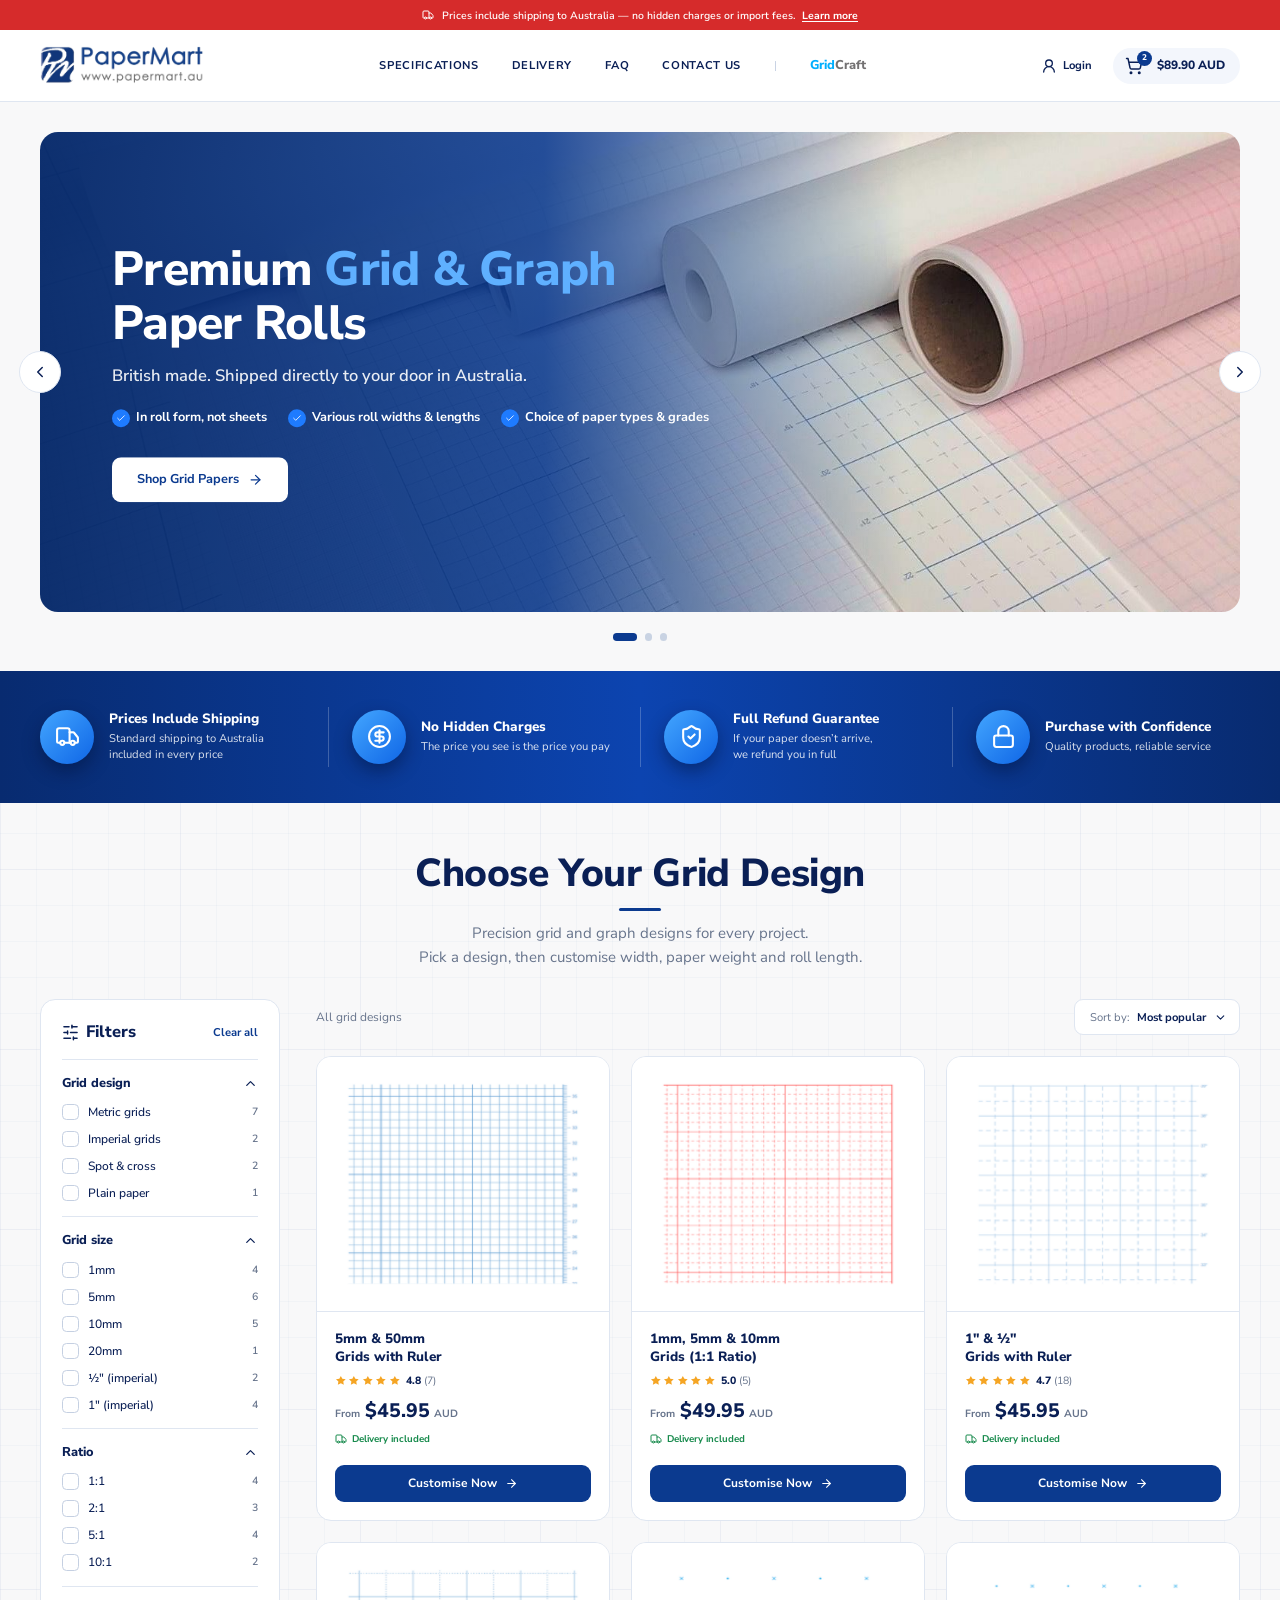
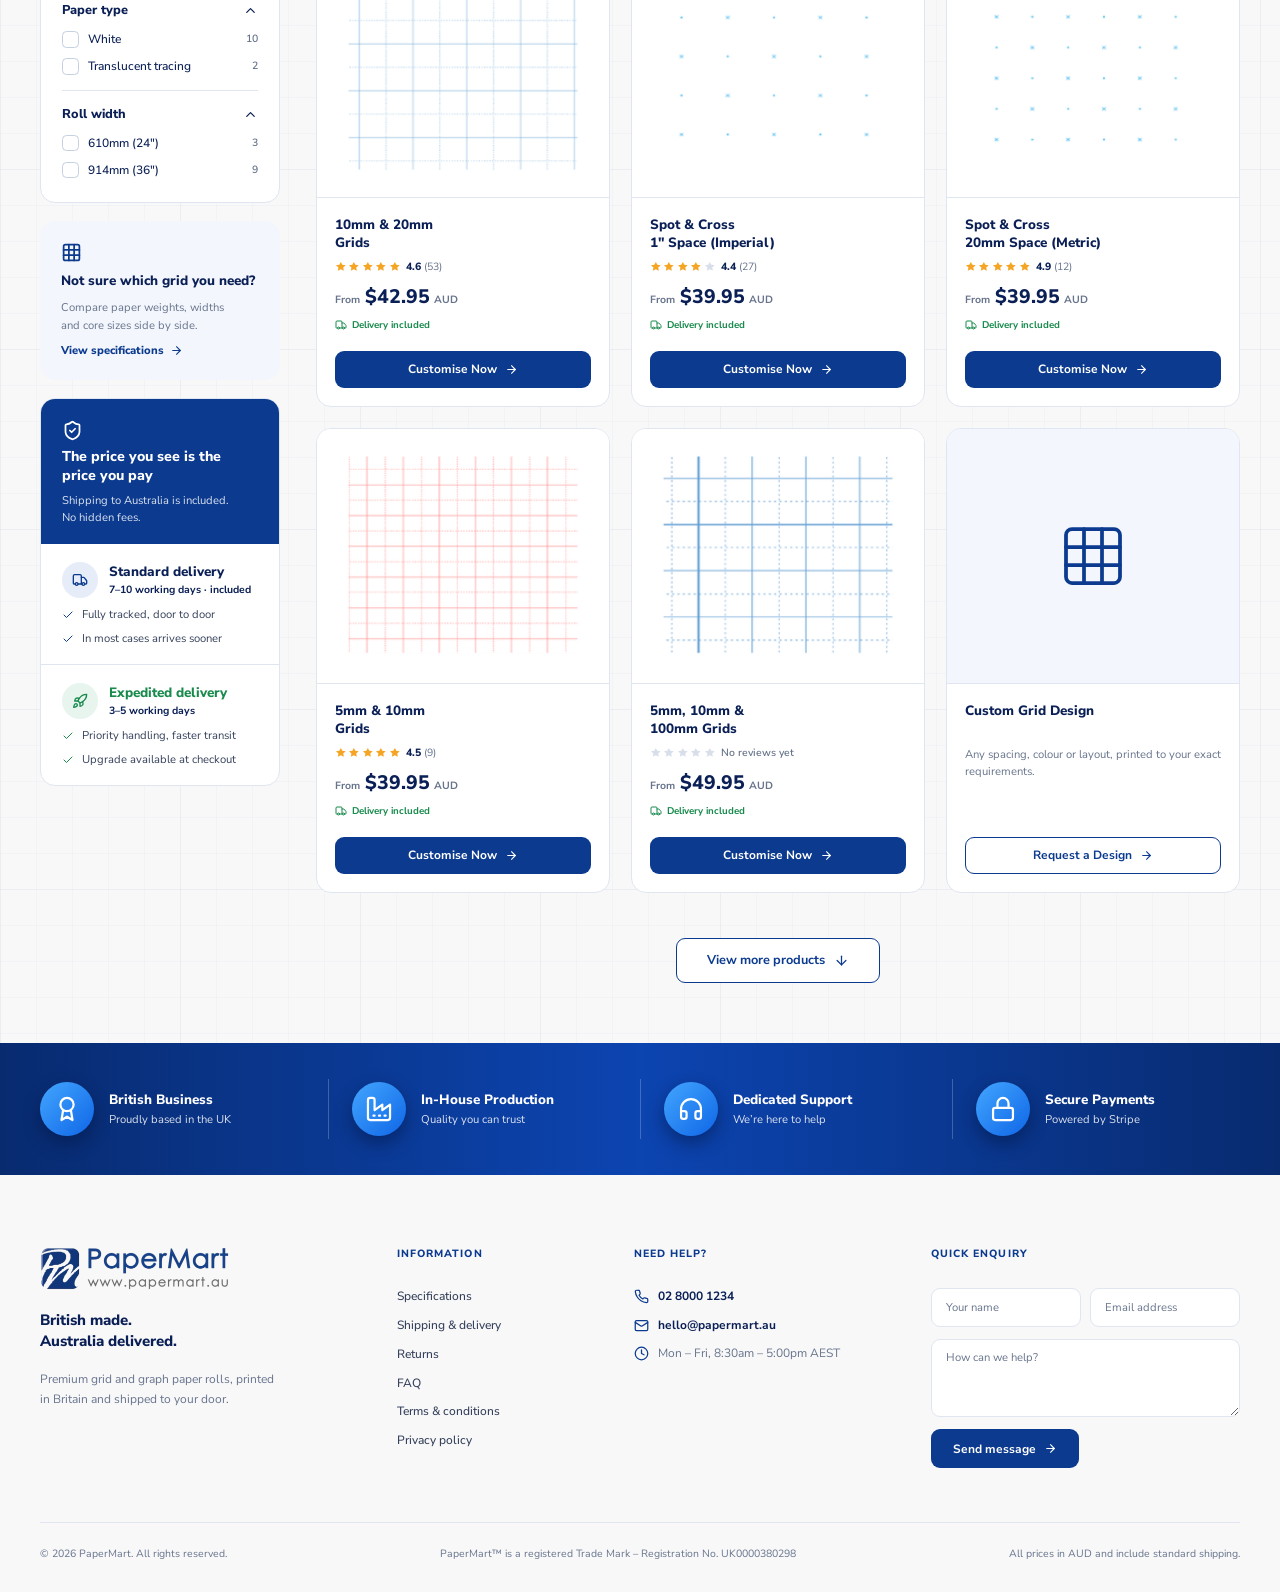
==== commit 9f078b68: "added small client fixes" ====
--- a/index.html
+++ b/index.html
@@ -12,7 +12,6 @@
 
   <link rel="stylesheet" href="css/normalize.css">
   <link rel="stylesheet" href="css/vendor/swiper-bundle.min.css">
-  <link rel="stylesheet" href="css/vendor/aos.css">
   <link rel="stylesheet" href="css/vendor/lenis.css">
   <link rel="stylesheet" href="css/style.css">
   <link rel="stylesheet" href="css/media.css">
@@ -25,7 +24,6 @@
       <span class="icon icon--truck info-bar__icon" aria-hidden="true"></span>
       <p class="info-bar__text">Prices include shipping to Australia — no hidden charges or import fees.</p>
       <a class="info-bar__link" href="delivery.html">Learn more</a>
-      <button class="info-bar__close" type="button" aria-label="Close announcement" data-info-bar-close><span class="icon icon--close" aria-hidden="true"></span></button>
     </div>
   </div>
 
@@ -38,11 +36,12 @@
 
       <nav class="nav" id="site-nav" aria-label="Main navigation" data-nav>
         <ul class="nav__list">
-          <li><a class="nav__link" href="gridcraft.html">GridCraft</a></li>
           <li><a class="nav__link" href="specifications.html">Specifications</a></li>
           <li><a class="nav__link" href="delivery.html">Delivery</a></li>
           <li><a class="nav__link" href="faq.html">FAQ</a></li>
           <li><a class="nav__link" href="contact.html">Contact us</a></li>
+          <li class="nav__sep" aria-hidden="true">|</li>
+          <li><a class="nav__link nav__link--gridcraft" href="gridcraft.html"><span><span class="nav__gridcraft-grid">Grid</span>Craft</span></a></li>
         </ul>
         <div class="nav__extra">
           <div class="nav__account">
@@ -603,7 +602,6 @@
   </footer>
 
   <script src="js/vendor/swiper-bundle.min.js" defer></script>
-  <script src="js/vendor/aos.js" defer></script>
   <script src="js/vendor/lenis.min.js" defer></script>
   <script src="js/main.js" defer></script>
 </body>
--- a/css/style.css
+++ b/css/style.css
@@ -29,6 +29,9 @@
   --c-dot: #c9d3e3;
   --c-accent: #5fb0ff;
   --c-bright: #1e7bff;
+  --c-announcement: #d62b2b;
+  --c-gridcraft-blue: #00affe; /* GridCraft wordmark (hero slide): "Grid" */
+  --c-gridcraft-grey: #737172; /* "Craft" */
 
   --font: "Nunito Sans", system-ui, sans-serif;
   --container: 1600px;
@@ -184,32 +187,14 @@
 .link-arrow:hover .icon { transform: translateX(3px); }
 
 /* =========================================================
-   INFO BAR (above the header, dismissible)
+   ANNOUNCEMENT BAR (above the header; hidden by main.js when it has no text)
    ========================================================= */
-.info-bar { overflow: hidden; background: var(--c-navy); color: var(--c-white); transition: height .35s var(--ease); }
+.info-bar { background: var(--c-announcement); color: var(--c-white); }
 .info-bar__inner { position: relative; display: flex; align-items: center; justify-content: center; gap: 10px; height: 40px; }
 .info-bar__icon { --icon-size: 16px; }
 .info-bar__text { font-size: 14px; font-weight: 600; line-height: 20px; }
-.info-bar__link { font-size: 14px; font-weight: 700; line-height: 20px; color: var(--c-accent); text-decoration: underline; text-underline-offset: 2px; transition: color .3s var(--ease); }
-.info-bar__link:hover { color: var(--c-white); }
-.info-bar__close {
-  position: absolute;
-  top: 50%;
-  right: -8px; /* icon edge lines up with the container edge */
-  display: grid;
-  place-items: center;
-  width: 32px;
-  height: 32px;
-  padding: 0;
-  border: 0;
-  border-radius: 50%;
-  background: none;
-  color: rgba(255, 255, 255, .7);
-  transform: translateY(-50%);
-  transition: color .3s var(--ease), background-color .3s var(--ease);
-}
-.info-bar__close .icon { --icon-size: 16px; }
-.info-bar__close:hover { color: var(--c-white); background: rgba(255, 255, 255, .1); }
+.info-bar__link { font-size: 14px; font-weight: 700; line-height: 20px; color: var(--c-white); text-decoration: underline; text-underline-offset: 2px; transition: opacity .3s var(--ease); }
+.info-bar__link:hover { opacity: .8; }
 
 /* =========================================================
    HEADER
@@ -257,6 +242,13 @@
 }
 .nav__link:hover, .nav__link[aria-current="page"] { color: var(--c-primary); }
 .nav__link:hover::after, .nav__link[aria-current="page"]::after { transform: translateX(-50%) scaleX(1); }
+/* GridCraft: a separate product line, set apart by a divider and its two-tone wordmark colours */
+.nav__sep { font-size: 15px; font-weight: 400; line-height: 20px; color: var(--c-checkbox); user-select: none; }
+.nav__link--gridcraft,
+.nav__link--gridcraft:hover,
+.nav__link--gridcraft[aria-current="page"] { font-size: 17px; font-weight: 800; letter-spacing: 0; text-transform: none; color: var(--c-gridcraft-grey); }
+.nav__link--gridcraft::after { background: var(--c-gridcraft-blue); }
+.nav__gridcraft-grid { color: var(--c-gridcraft-blue); }
 
 .header__actions { display: flex; align-items: center; gap: 28px; }
 .header__login {
@@ -733,11 +725,10 @@
 }
 .product-card:hover { border-color: #b9c8e2; transform: translateY(-2px); }
 /* keep the hover lift once AOS has animated the card in (AOS sets its own transform) */
-.product-grid .product-card[data-aos].aos-animate:hover { transform: translateY(-2px); }
 .product-card[hidden] { display: none; }
 /* Cards revealed by "View more products" (delay set per card in main.js) */
 .product-card.is-revealed { animation: card-reveal .6s cubic-bezier(.22, .61, .36, 1) backwards; }
-@keyframes card-reveal { from { opacity: 0; transform: translateY(28px); } to { opacity: 1; transform: none; } }
+@keyframes card-reveal { from { opacity: 0; } to { opacity: 1; } }
 @media (prefers-reduced-motion: reduce) { .product-card.is-revealed { animation: none; } }
 
 .product-card__media {
@@ -1218,8 +1209,8 @@
 
 /* ---------- Hero banner ---------- */
 .faq-hero { --hero-overlay: linear-gradient(90deg, #072a6b 0%, var(--c-primary) 44%, rgba(11, 58, 143, 0) 62%); }
-.faq-hero__banner { height: 420px; background: var(--c-primary); }
-.faq-hero__image { left: auto; width: 900px; }
+.faq-hero__banner { background: var(--c-primary); } /* same height as every other page banner */
+.faq-hero__image { left: auto; width: 900px; -webkit-mask-image: linear-gradient(90deg, transparent, #000 30%); mask-image: linear-gradient(90deg, transparent, #000 30%); } /* soft left edge into the blue */
 .faq-hero__title { font-size: 60px; font-weight: 800; line-height: 68px; letter-spacing: -.015em; }
 .faq-hero__text { margin-top: 16px; font-size: 21px; font-weight: 600; line-height: 32px; color: rgba(255, 255, 255, .9); }
 
--- a/css/media.css
+++ b/css/media.css
@@ -47,8 +47,6 @@
   .info-bar__text,
   .info-bar__link { font-size: 10.5px; line-height: 15px; }
   .info-bar__link { text-underline-offset: 1.5px; }
-  .info-bar__close { right: -6px; width: 24px; height: 24px; }
-  .info-bar__close .icon { --icon-size: 12px; }
 
   /* ---------- Header ---------- */
   .header__logo img { width: 164.25px; height: 39px; }
@@ -56,6 +54,10 @@
   .nav__list { gap: 33px; }
   .nav__link { padding-bottom: 8.25px; margin-bottom: -8.25px; font-size: 11.25px; line-height: 15px; }
   .nav__link::after { width: 18px; height: 2.25px; border-radius: 1.5px; }
+  .nav__sep { font-size: 11.25px; line-height: 15px; }
+  .nav__link--gridcraft,
+  .nav__link--gridcraft:hover,
+  .nav__link--gridcraft[aria-current="page"] { font-size: 12.75px; }
 
   .header__actions { gap: 21px; }
   .header__login { gap: 6px; font-size: 11.25px; line-height: 15px; }
@@ -350,7 +352,6 @@
      FAQ PAGE
      ========================================================= */
   /* Hero banner */
-  .faq-hero__banner { height: 315px; }
   .faq-hero__image { width: 675px; }
   .faq-hero__title { font-size: 45px; line-height: 51px; }
   .faq-hero__text { margin-top: 12px; font-size: 15.75px; line-height: 24px; }
@@ -729,10 +730,6 @@
   :root { --header-h: 80px; }
   .container { padding-inline: 32px; }
 
-  /* ---------- Info bar ---------- */
-  .info-bar__inner { padding-right: 48px; }
-  .info-bar__close { right: 24px; }
-
   /* ---------- Header + collapsible menu ---------- */
   .header__inner { position: relative; }
   .header__logo img { width: 168px; height: 40px; }
@@ -787,6 +784,10 @@
     -webkit-mask: url("../assets/icons/chevron-right.svg") center / contain no-repeat;
             mask: url("../assets/icons/chevron-right.svg") center / contain no-repeat;
   }
+  .nav__sep { display: none; }
+  .nav__link--gridcraft,
+  .nav__link--gridcraft:hover,
+  .nav__link--gridcraft[aria-current="page"] { font-size: 18px; }
   .nav__extra { display: block; max-width: 520px; margin-top: 24px; }
   .nav__account { display: flex; gap: 12px; }
   .nav__login {
@@ -1274,12 +1275,11 @@
   .container { padding-inline: 16px; }
 
   /* ---------- Info bar: text wraps, link inline ---------- */
-  .info-bar__inner { display: block; height: auto; padding: 10px 44px 10px 40px; font-size: 13px; line-height: 18px; }
+  .info-bar__inner { display: block; height: auto; padding: 10px 16px 10px 40px; font-size: 13px; line-height: 18px; }
   .info-bar__icon { position: absolute; left: 16px; top: 50%; transform: translateY(-50%); }
   .info-bar__text,
   .info-bar__link { display: inline; font-size: 13px; line-height: 18px; }
   .info-bar__link { margin-left: 4px; }
-  .info-bar__close { right: 8px; }
 
   /* ---------- Header ---------- */
   .header__logo img { width: 135px; height: 32px; }
@@ -1446,7 +1446,7 @@
     padding: 28px 20px 204px;
     --hero-overlay: linear-gradient(180deg, var(--c-primary) calc(100% - 180px), rgba(11, 58, 143, 0) calc(100% - 99px));
   }
-  .faq-hero__image { inset: auto 0 0 0; width: 100%; height: 180px; object-position: 50% 60%; }
+  .faq-hero__image { inset: auto 0 0 0; width: 100%; height: 180px; object-position: 50% 60%; -webkit-mask-image: none; mask-image: none; }
   .faq-hero__title { font-size: 30px; line-height: 34px; }
   .faq-hero__text { max-width: none; margin-top: 16px; font-size: 16px; line-height: 24px; }
 
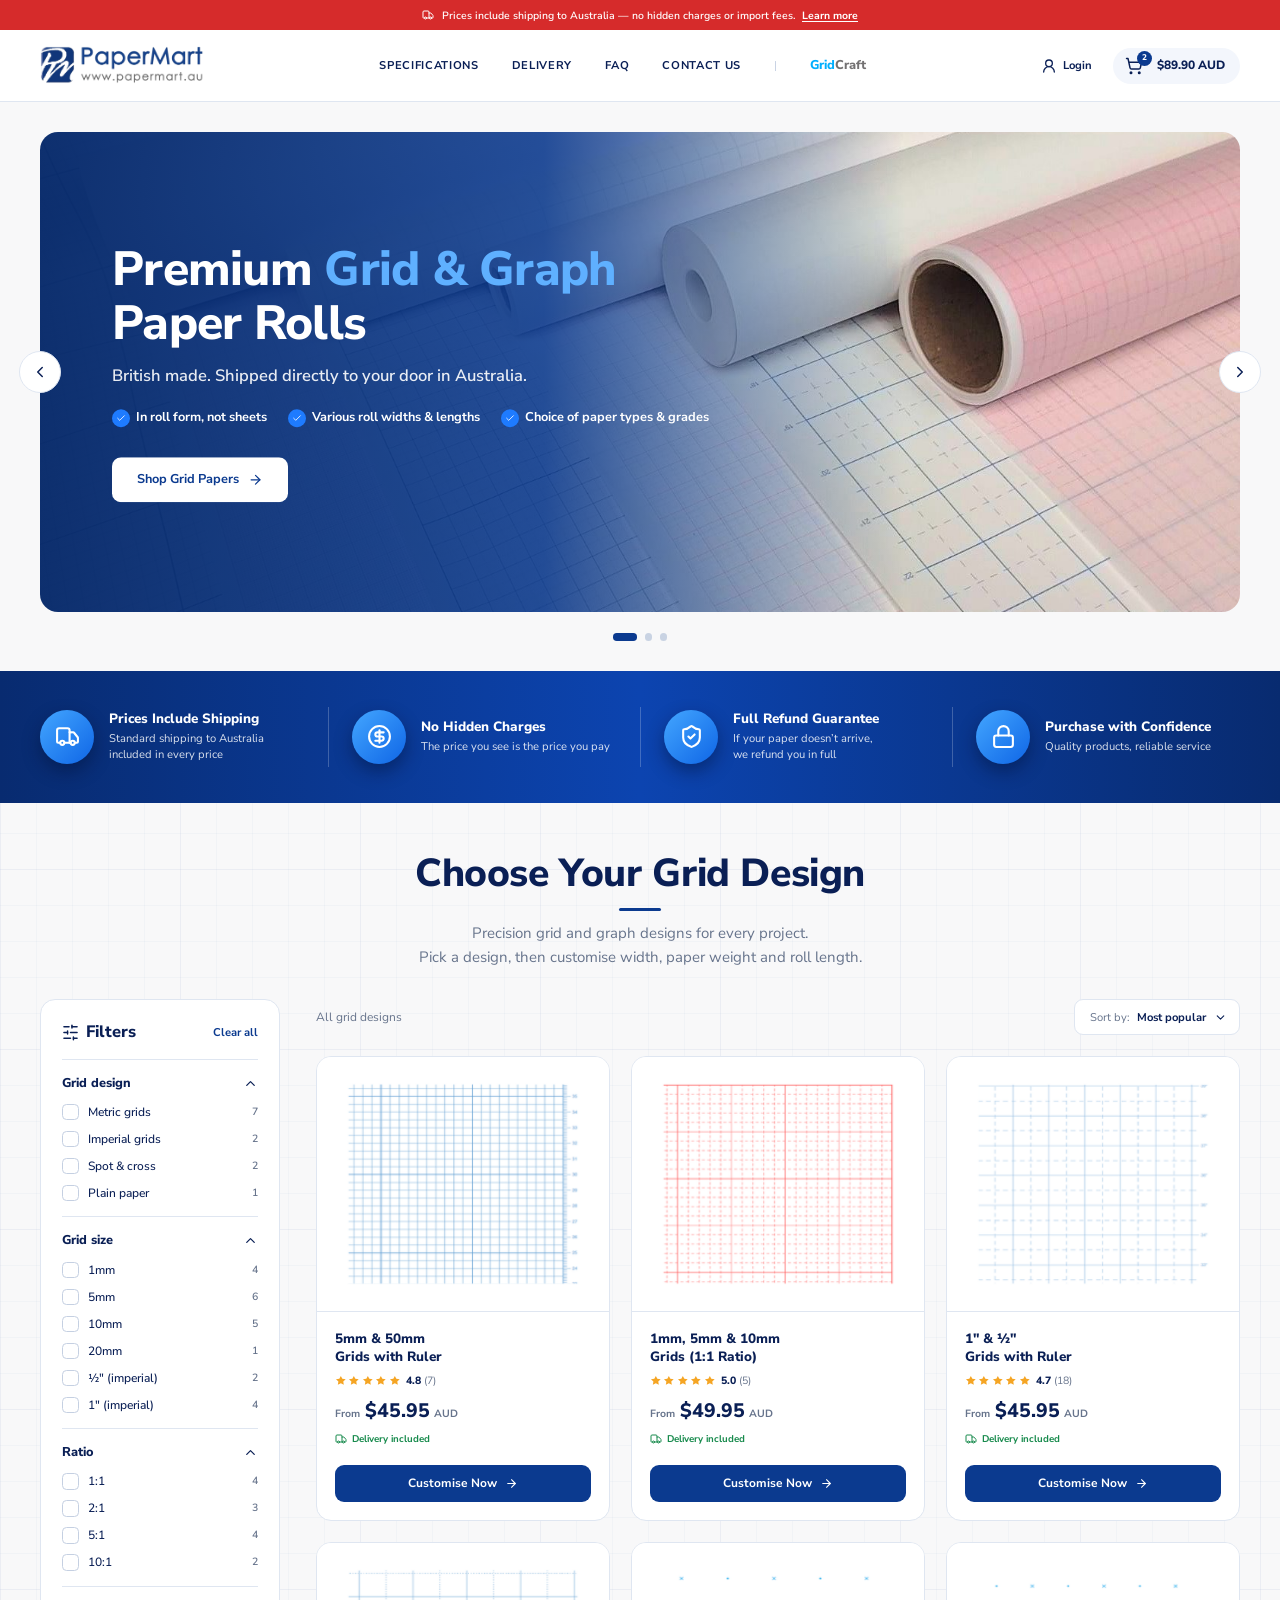
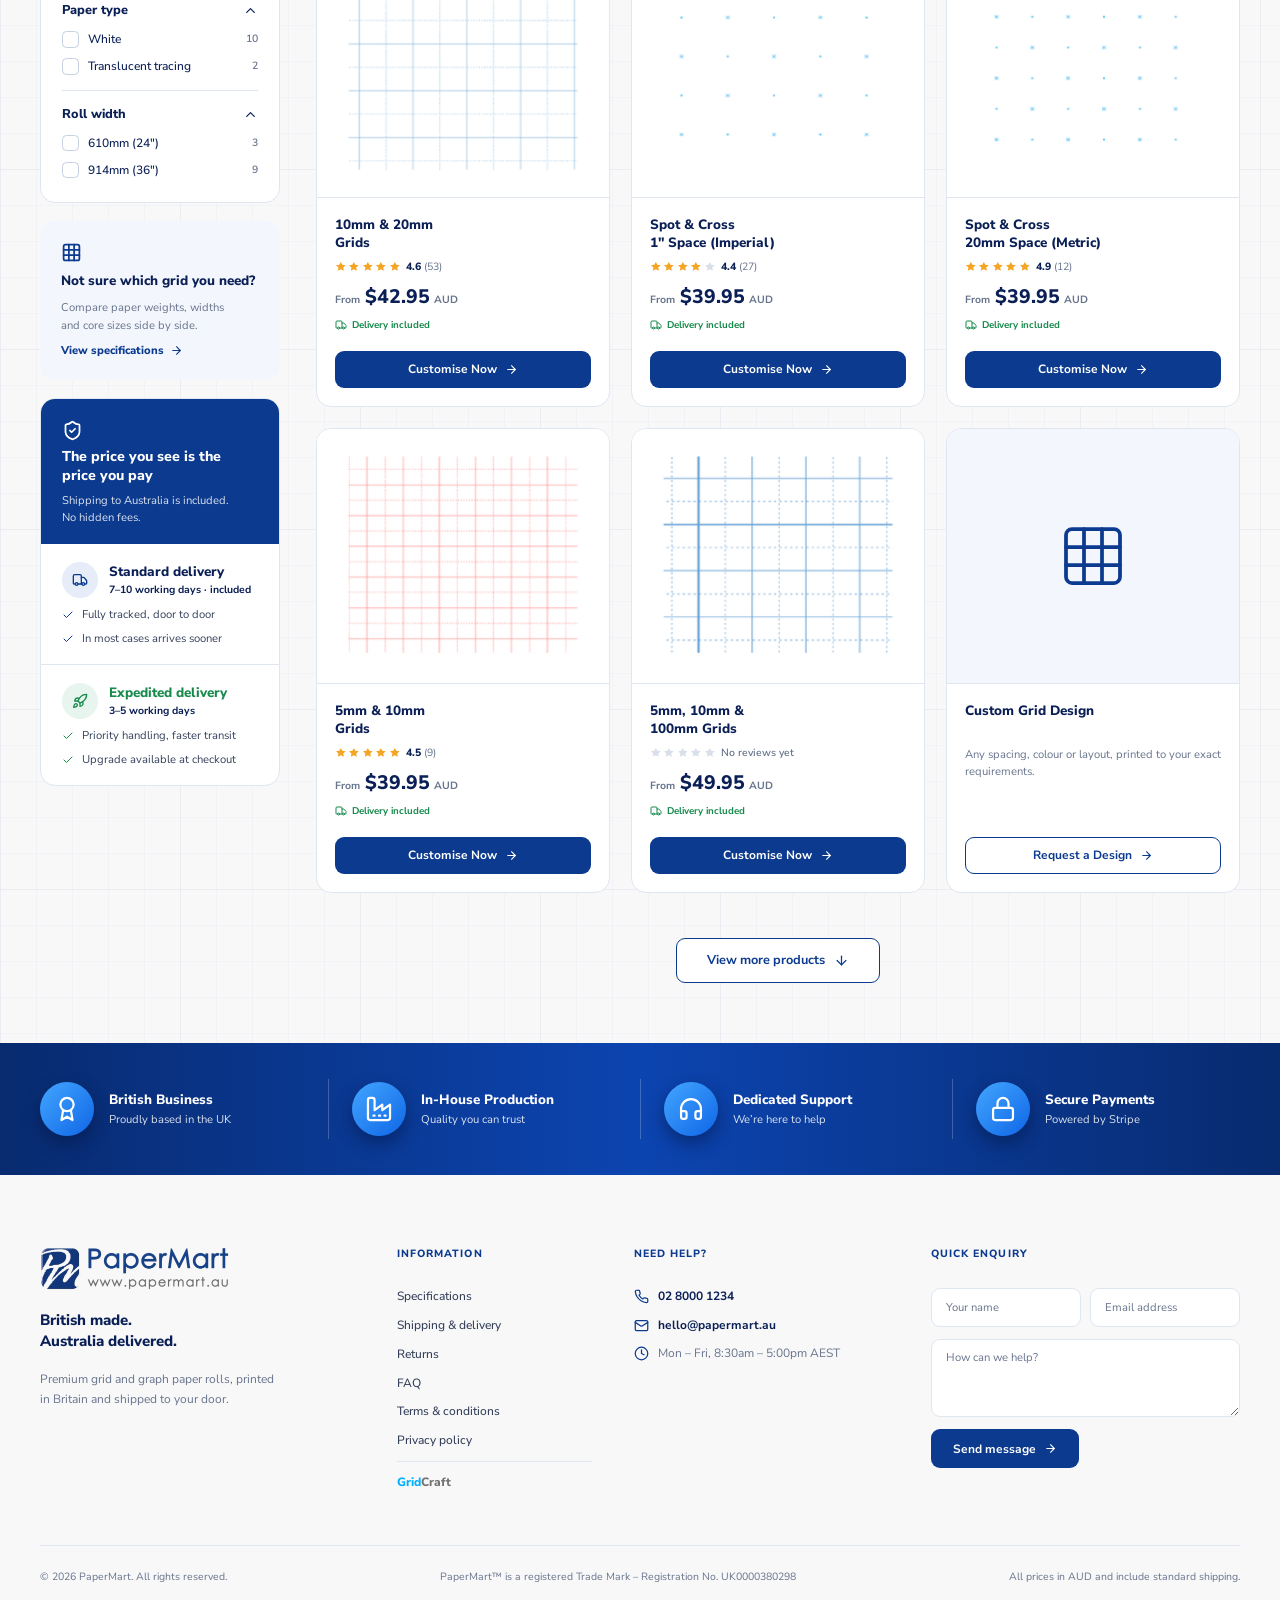
==== commit ab489de0: "added small fixes" ====
--- a/index.html
+++ b/index.html
@@ -36,6 +36,7 @@
 
       <nav class="nav" id="site-nav" aria-label="Main navigation" data-nav>
         <ul class="nav__list">
+          <li class="nav__home" hidden><a class="nav__link" href="index.html" aria-current="page">Home</a></li>
           <li><a class="nav__link" href="specifications.html">Specifications</a></li>
           <li><a class="nav__link" href="delivery.html">Delivery</a></li>
           <li><a class="nav__link" href="faq.html">FAQ</a></li>
@@ -554,6 +555,7 @@
             <li><a href="faq.html">FAQ</a></li>
             <li><a href="terms.html">Terms &amp; conditions</a></li>
             <li><a href="privacy.html">Privacy policy</a></li>
+            <li class="footer__links-gridcraft"><a class="footer__gridcraft" href="gridcraft.html"><span class="nav__gridcraft-grid">Grid</span>Craft</a></li>
           </ul>
         </nav>
 
--- a/css/style.css
+++ b/css/style.css
@@ -249,6 +249,7 @@
 .nav__link--gridcraft[aria-current="page"] { font-size: 17px; font-weight: 800; letter-spacing: 0; text-transform: none; color: var(--c-gridcraft-grey); }
 .nav__link--gridcraft::after { background: var(--c-gridcraft-blue); }
 .nav__gridcraft-grid { color: var(--c-gridcraft-blue); }
+.nav__home[hidden] { display: none; } /* "Home" is hidden on the homepage itself */
 
 .header__actions { display: flex; align-items: center; gap: 28px; }
 .header__login {
@@ -804,6 +805,10 @@
 .footer__links { display: flex; flex-direction: column; gap: 16px; }
 .footer__links a { font-size: 16px; font-weight: 500; line-height: 22px; color: var(--c-text); transition: color .3s var(--ease); }
 .footer__links a:hover { color: var(--c-primary); }
+/* GridCraft: separate product line, set off by a divider, in its wordmark colours */
+.footer__links-gridcraft { padding-top: 16px; border-top: 1px solid var(--c-border); }
+.footer__links .footer__gridcraft { font-weight: 800; color: var(--c-gridcraft-grey); transition: opacity .3s var(--ease); }
+.footer__links .footer__gridcraft:hover { color: var(--c-gridcraft-grey); opacity: .8; }
 
 .footer__contacts { display: flex; flex-direction: column; gap: 16px; }
 .footer__contacts li { display: flex; align-items: center; gap: 12px; font-size: 16px; line-height: 22px; }
--- a/css/media.css
+++ b/css/media.css
@@ -221,6 +221,7 @@
   .footer__col--help { flex-basis: 255px; }
   .footer__heading { font-size: 10.5px; line-height: 14.25px; }
   .footer__links { gap: 12px; }
+  .footer__links-gridcraft { padding-top: 12px; }
   .footer__links a { font-size: 12px; line-height: 16.5px; }
 
   .footer__contacts { gap: 12px; }
